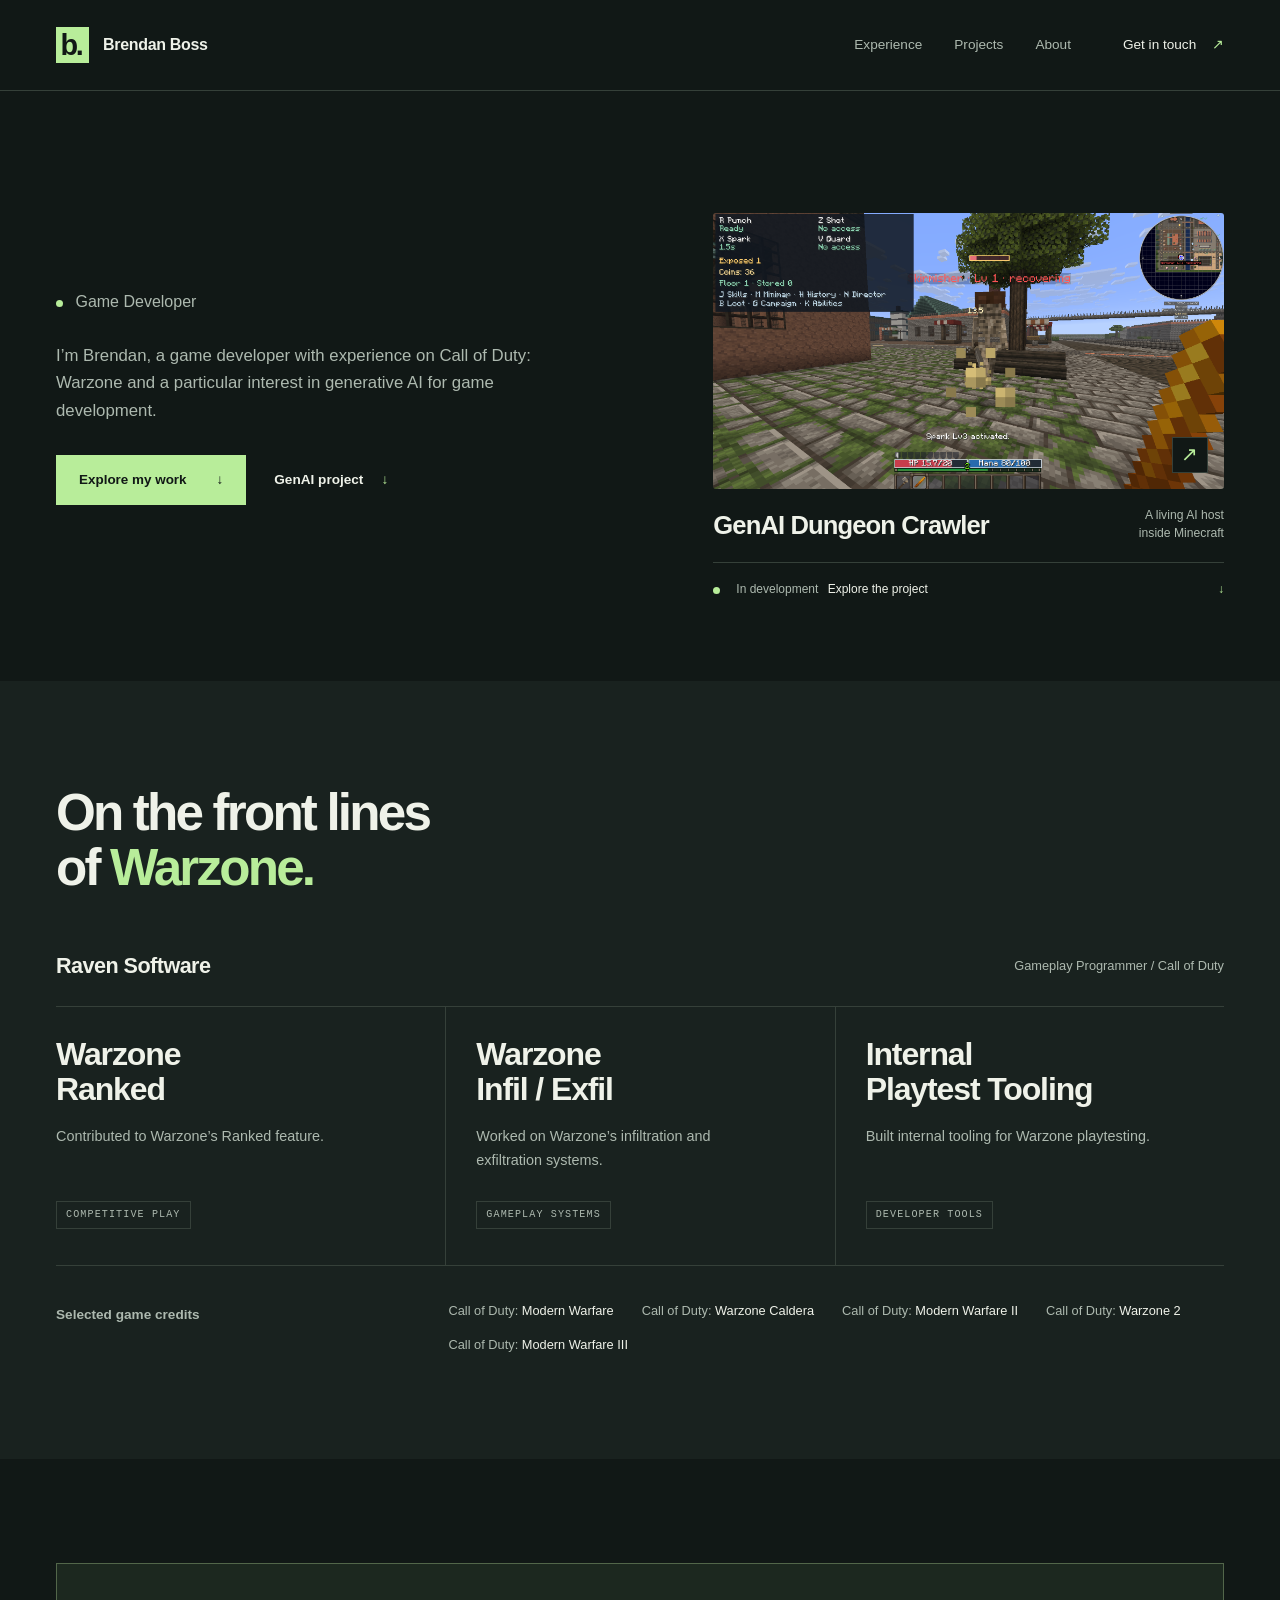
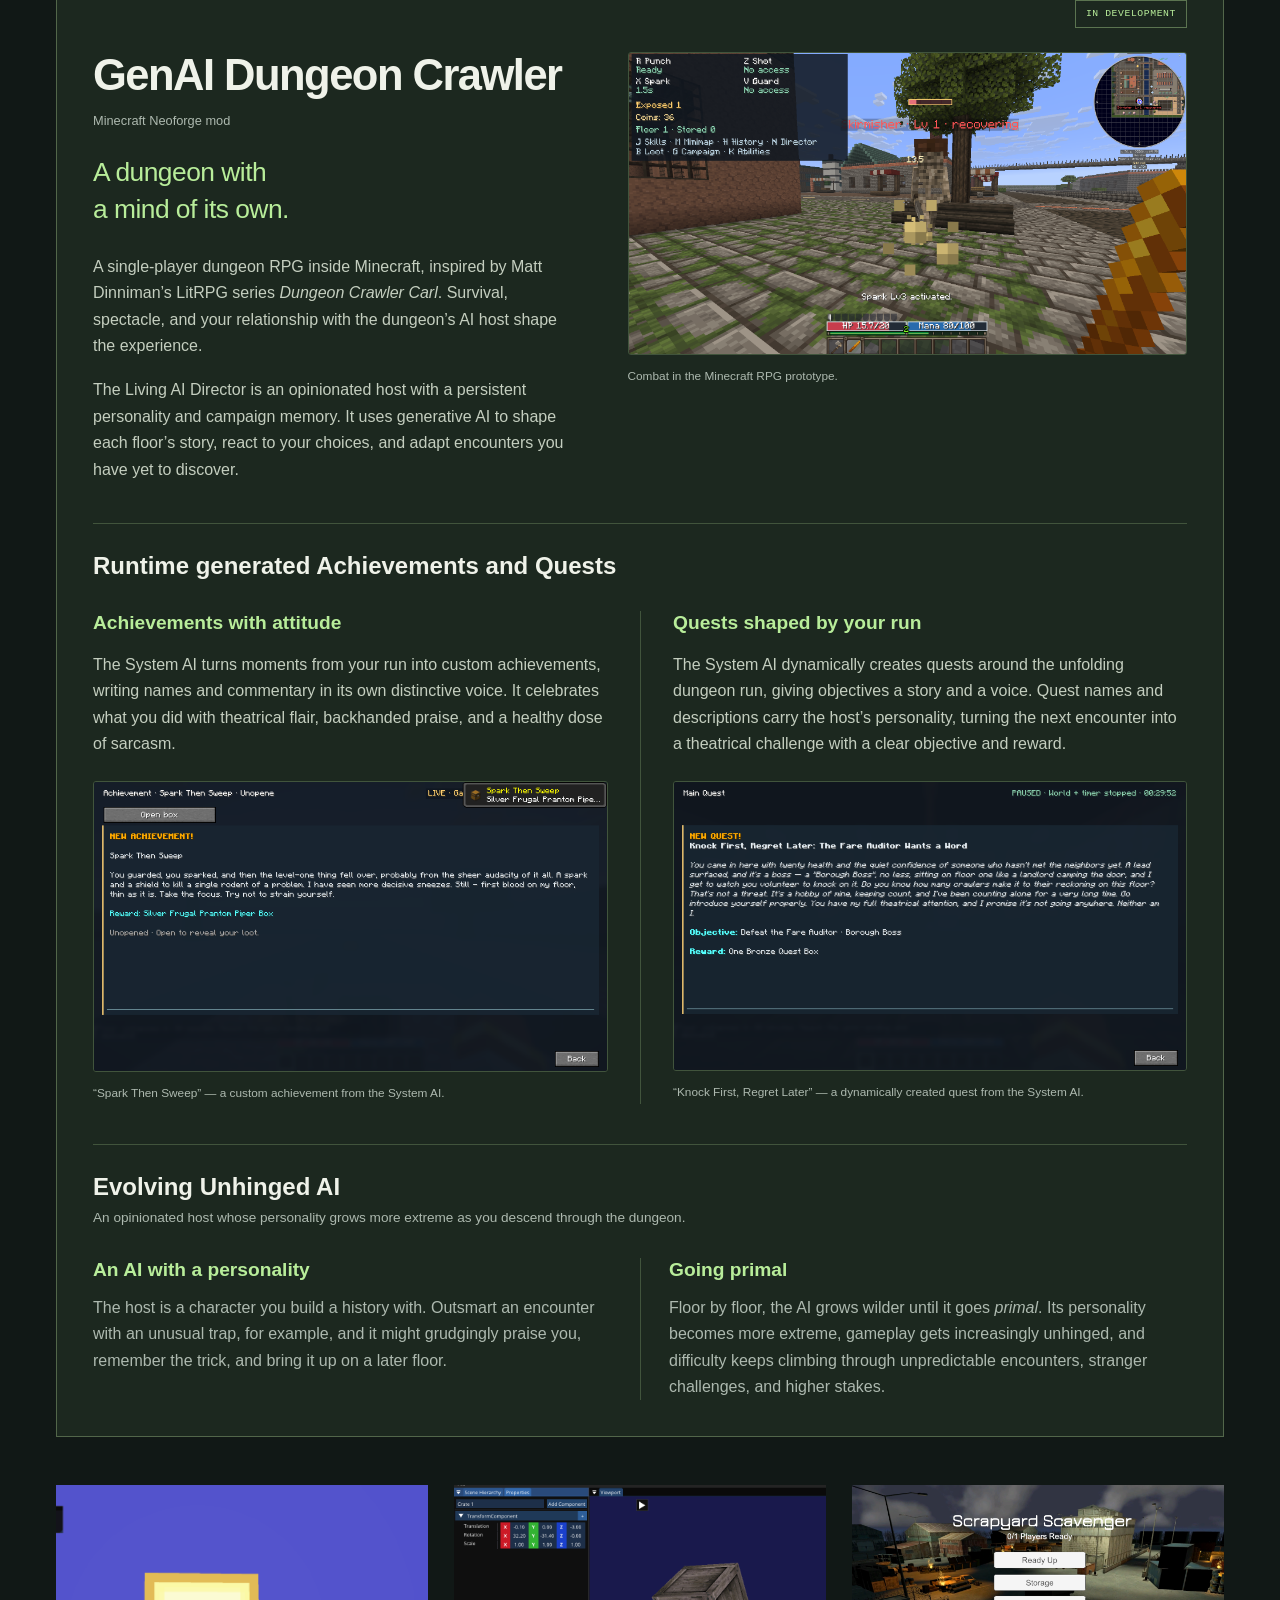
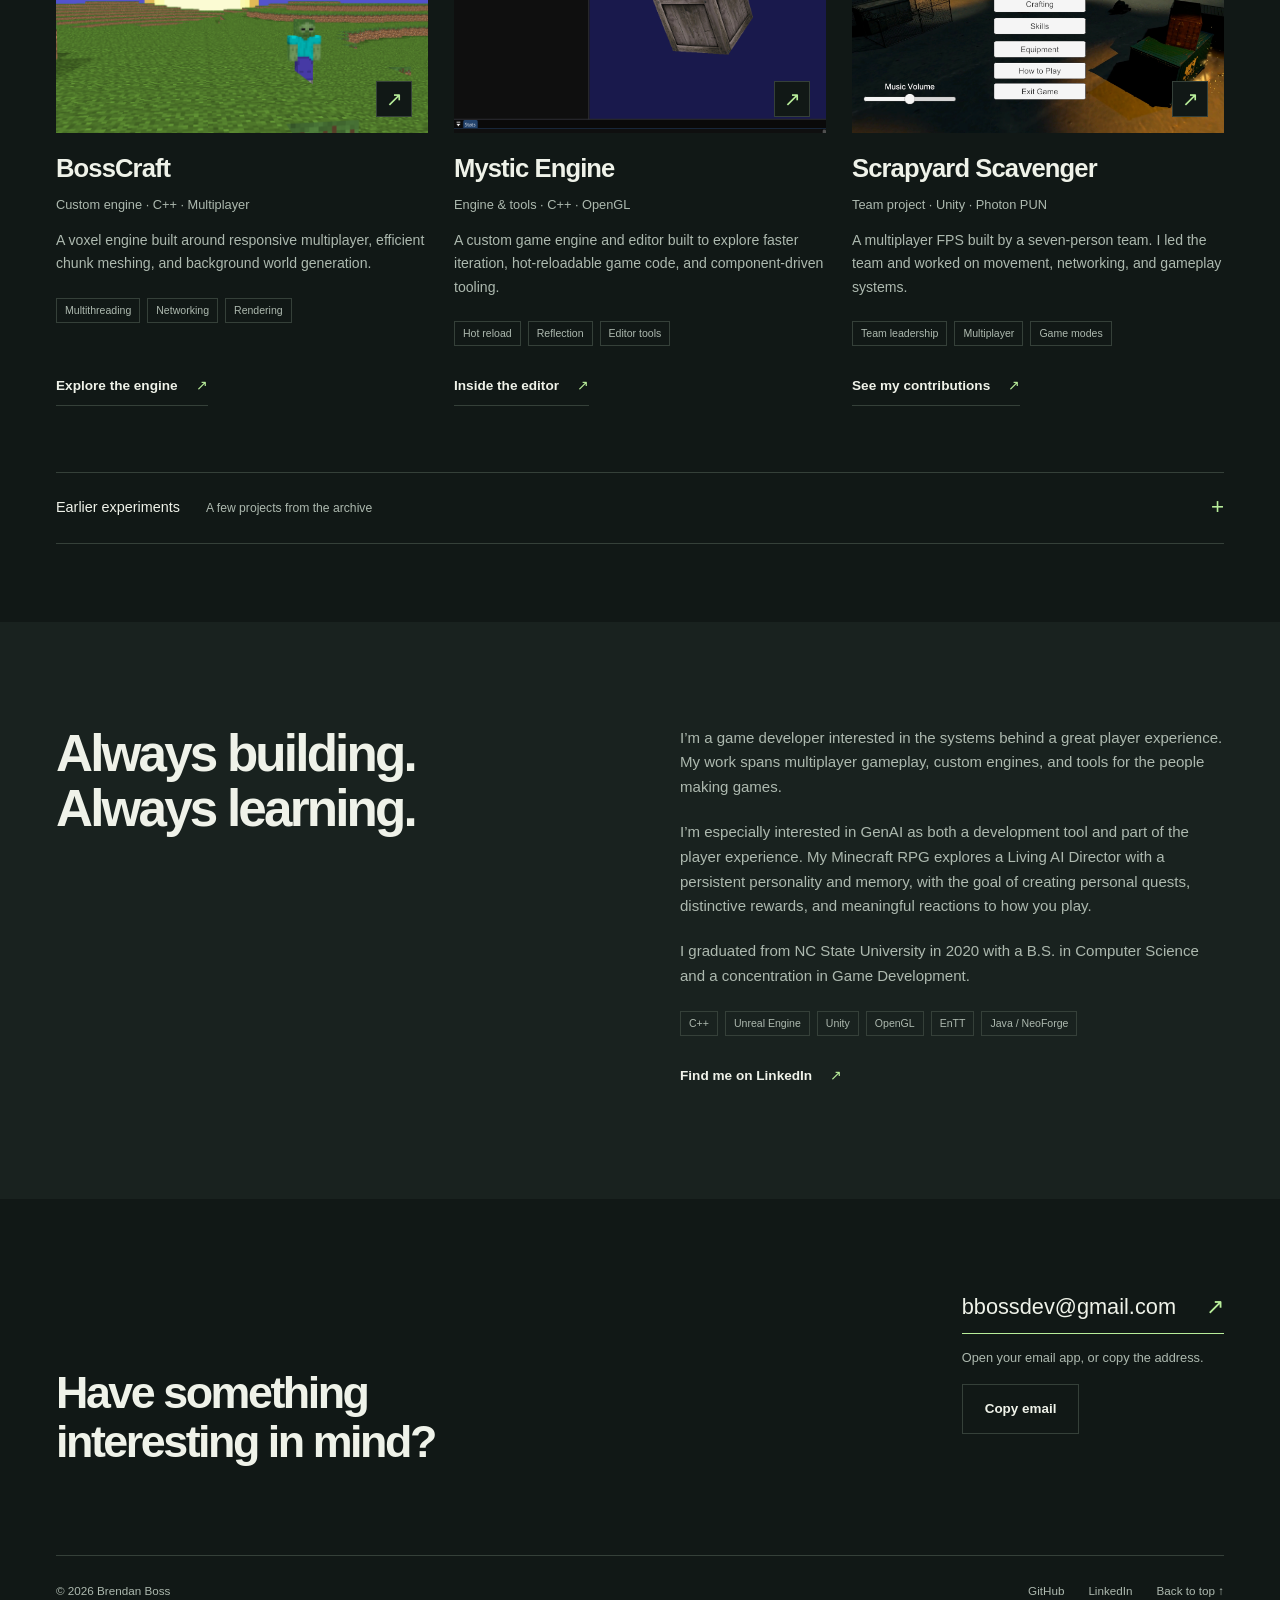
==== index.html @ 2149234e "Show runtime achievements and quests in aligned columns" ====
<!DOCTYPE html>
<html lang="en">
<head>
  <meta charset="utf-8">
  <meta name="viewport" content="width=device-width, initial-scale=1">
  <meta name="description" content="Brendan Boss, game developer exploring generative AI for games. Call of Duty: Warzone experience, custom engines, multiplayer systems, and GenAI Dungeon Crawler.">
  <meta name="author" content="Brendan Boss">
  <meta name="theme-color" content="#111816">
  <meta property="og:type" content="website">
  <meta property="og:title" content="Brendan Boss | Game Development & GenAI">
  <meta property="og:description" content="Game development experience on Call of Duty: Warzone, custom engines, and a growing interest in generative AI for games. Explore Brendan Boss’s work and GenAI Dungeon Crawler.">
  <meta property="og:url" content="https://likethebossone.github.io/">
  <meta property="og:image" content="https://likethebossone.github.io/assets/img/portfolio/ai-minecraft/gameplay.png">
  <meta property="og:image:alt" content="Minecraft RPG combat in a stone courtyard, with skill cooldowns, a minimap, and health and mana bars.">
  <link rel="canonical" href="https://likethebossone.github.io/">
  <link rel="icon" type="image/svg+xml" href="assets/img/favicon.svg">
  <link rel="icon" type="image/x-icon" href="assets/img/favicon.ico">
  <link rel="stylesheet" href="css/styles.css">
  <script src="js/scripts.js" defer></script>
  <title>Brendan Boss | Game Development & GenAI</title>
</head>
<body id="page-top">
  <a class="skip-link" href="#main">Skip to content</a>
  <header class="site-header">
    <div class="container nav-layout">
      <a class="brand" href="#page-top" aria-label="Brendan Boss, home"><span class="brand-mark" aria-hidden="true">b.</span>Brendan Boss</a>
      <button class="menu-toggle" aria-expanded="false" aria-controls="site-nav" hidden>Menu <span aria-hidden="true">+</span></button>
      <nav id="site-nav" class="site-nav" aria-label="Main navigation">
        <a href="#professional">Experience</a>
        <a href="#portfolio">Projects</a>
        <a href="#about">About</a>
        <a class="nav-contact" href="#contact">Get in touch <span aria-hidden="true">↗</span></a>
      </nav>
    </div>
  </header>
  <main id="main">
    <section class="hero container" aria-labelledby="hero-title">
      <div class="hero-copy">
        <h1 class="hero-role" id="hero-title"><span class="status-dot" aria-hidden="true"></span> Game Developer</h1>
        <p class="hero-intro">I’m Brendan, a game developer with experience on Call of Duty: Warzone and a particular interest in generative AI for game development.</p>
        <div class="hero-actions">
          <a class="button button-primary" href="#professional">Explore my work <span aria-hidden="true">↓</span></a>
          <a class="text-link" href="#ai-minecraft">GenAI project <span aria-hidden="true">↓</span></a>
        </div>
      </div>
      <aside class="hero-feature" aria-label="Featured personal project: GenAI Dungeon Crawler">
        <a href="#ai-minecraft" class="hero-image-link" aria-label="Explore GenAI Dungeon Crawler">
          <img src="assets/img/portfolio/ai-minecraft/gameplay.png" width="1902" height="1027" alt="Minecraft RPG combat in a stone courtyard, with skill cooldowns, a minimap, and health and mana bars." fetchpriority="high">
          <span class="image-corner" aria-hidden="true">↗</span>
        </a>
        <div class="hero-feature-caption"><div><h2>GenAI Dungeon Crawler</h2></div><span class="small-note">A living AI host<br>inside Minecraft</span></div>
        <a href="#ai-minecraft" class="now-link"><span class="status-dot" aria-hidden="true"></span><span>In development <strong>Explore the project</strong></span><span aria-hidden="true">↓</span></a>
      </aside>
    </section>

    <section class="section experience-section" id="professional" aria-labelledby="experience-title">
      <div class="container">
        <div class="section-heading"><h2 id="experience-title">On the front lines<br>of <span class="text-accent">Warzone.</span></h2></div>
        <div class="experience-intro"><span class="studio-name">Raven Software</span><span class="role-label">Gameplay Programmer / Call of Duty</span></div>
        <div class="contribution-grid">
          <article class="contribution"><h3>Warzone <br>Ranked</h3><p>Contributed to Warzone’s Ranked feature.</p><span class="category">Competitive play</span></article>
          <article class="contribution"><h3>Warzone <br>Infil / Exfil</h3><p>Worked on Warzone’s infiltration and exfiltration systems.</p><span class="category">Gameplay systems</span></article>
          <article class="contribution"><h3>Internal <br>Playtest Tooling</h3><p>Built internal tooling for Warzone playtesting.</p><span class="category">Developer tools</span></article>
        </div>
        <div class="credits"><h3>Selected game credits</h3><ul><li><span>Call of Duty:</span> Modern Warfare</li><li><span>Call of Duty:</span> Warzone Caldera</li><li><span>Call of Duty:</span> Modern Warfare II</li><li><span>Call of Duty:</span> Warzone 2</li><li><span>Call of Duty:</span> Modern Warfare III</li></ul></div>
      </div>
    </section>

    <section class="section projects-section" id="portfolio" aria-label="Selected projects">
      <div class="container">
        <article class="ai-feature" id="ai-minecraft" aria-labelledby="ai-title">
          <div class="ai-feature-header"><span class="status-label">In development</span></div>
          <div class="ai-overview">
            <div class="ai-copy">
              <h3 id="ai-title">GenAI Dungeon Crawler</h3>
              <p class="project-meta">Minecraft Neoforge mod</p>
              <p class="ai-tagline">A dungeon with<br>a mind of its own.</p>
              <div class="ai-description"><p>A single-player dungeon RPG inside Minecraft, inspired by Matt Dinniman’s LitRPG series <a href="https://mattdinniman.com/books/dungeon-crawler-carl/"><cite>Dungeon Crawler Carl</cite></a>. Survival, spectacle, and your relationship with the dungeon’s AI host shape the experience.</p><p>The Living AI Director is an opinionated host with a persistent personality and campaign memory. It uses generative AI to shape each floor’s story, react to your choices, and adapt encounters you have yet to discover.</p></div>
            </div>
            <figure class="ai-gameplay">
              <img src="assets/img/portfolio/ai-minecraft/gameplay.png" width="1902" height="1027" alt="Minecraft RPG combat in a stone courtyard, with skill cooldowns, a minimap, and health and mana bars." loading="lazy">
              <figcaption>Combat in the Minecraft RPG prototype.</figcaption>
            </figure>
          </div>
          <section class="ai-achievements ai-plans" aria-labelledby="ai-achievements-title">
            <div class="ai-plans-title ai-runtime-title"><h4 id="ai-achievements-title">Runtime generated Achievements and Quests</h4></div>
            <div class="ai-achievement-copy">
            <h5>Achievements with attitude</h5>
            <div class="ai-description"><p>The System AI turns moments from your run into custom achievements, writing names and commentary in its own distinctive voice. It celebrates what you did with theatrical flair, backhanded praise, and a healthy dose of sarcasm.</p></div>
            <figure class="ai-achievement-example">
              <a href="assets/img/portfolio/ai-minecraft/spark-then-sweep.png" aria-label="View the Spark Then Sweep achievement screenshot at full size"><img src="assets/img/portfolio/ai-minecraft/spark-then-sweep.png" width="1280" height="720" alt="Spark Then Sweep custom achievement: the System AI mocks a spark-and-shield victory, then awards a Silver Frugal Prantom Piper Box." loading="lazy"></a>
              <figcaption>“Spark Then Sweep” — a custom achievement from the System AI.</figcaption>
            </figure>
            </div>
            <div class="ai-achievement-copy ai-quest-copy">
              <h5>Quests shaped by your run</h5>
              <div class="ai-description"><p>The System AI dynamically creates quests around the unfolding dungeon run, giving objectives a story and a voice. Quest names and descriptions carry the host’s personality, turning the next encounter into a theatrical challenge with a clear objective and reward.</p></div>
            <figure class="ai-achievement-example">
              <a href="assets/img/portfolio/ai-minecraft/fare-auditor-quest.png" aria-label="View the Fare Auditor quest screenshot at full size"><img src="assets/img/portfolio/ai-minecraft/fare-auditor-quest.png" width="1280" height="720" alt="System AI quest titled Knock First, Regret Later: The Fare Auditor Wants a Word, with theatrical narration, an objective to defeat the Fare Auditor Borough Boss, and a Bronze Quest Box reward." loading="lazy"></a>
              <figcaption>“Knock First, Regret Later” — a dynamically created quest from the System AI.</figcaption>
            </figure>
            </div>
          </section>
          <div class="ai-plans"><div class="ai-plans-title"><h4>Evolving Unhinged AI</h4><p>An opinionated host whose personality grows more extreme as you descend through the dungeon.</p></div><div class="ai-plan-grid">
            <div><h5>An AI with a personality</h5><p>The host is a character you build a history with. Outsmart an encounter with an unusual trap, for example, and it might grudgingly praise you, remember the trick, and bring it up on a later floor.</p></div>
            <div><h5>Going primal</h5><p>Floor by floor, the AI grows wilder until it goes <em>primal</em>. Its personality becomes more extreme, gameplay gets increasingly unhinged, and difficulty keeps climbing through unpredictable encounters, stranger challenges, and higher stakes.</p></div>
          </div></div>
        </article>

        <div class="project-grid">
          <article class="project-card">
            <a class="project-image" href="projects/bosscraft.html" aria-label="Explore BossCraft"><img src="assets/img/portfolio/bosscraft-new.png" width="1914" height="1049" alt="BossCraft's voxel terrain beneath a square setting sun." loading="lazy"><span class="image-corner" aria-hidden="true">↗</span></a>
            <div class="project-body"><h3><a href="projects/bosscraft.html">BossCraft</a></h3><p class="project-meta">Custom engine · C++ · Multiplayer</p><p>A voxel engine built around responsive multiplayer, efficient chunk meshing, and background world generation.</p><ul class="tags" aria-label="Project focuses"><li>Multithreading</li><li>Networking</li><li>Rendering</li></ul><a class="text-link" href="projects/bosscraft.html">Explore the engine <span aria-hidden="true">↗</span></a></div>
          </article>
          <article class="project-card">
            <a class="project-image" href="projects/mystic.html" aria-label="Explore Mystic Engine"><img src="assets/img/portfolio/mysticEngine.png" width="1018" height="711" alt="Mystic's custom editor showing a 3D crate and editable transform components." loading="lazy"><span class="image-corner" aria-hidden="true">↗</span></a>
            <div class="project-body"><h3><a href="projects/mystic.html">Mystic Engine</a></h3><p class="project-meta">Engine & tools · C++ · OpenGL</p><p>A custom game engine and editor built to explore faster iteration, hot-reloadable game code, and component-driven tooling.</p><ul class="tags" aria-label="Project focuses"><li>Hot reload</li><li>Reflection</li><li>Editor tools</li></ul><a class="text-link" href="projects/mystic.html">Inside the editor <span aria-hidden="true">↗</span></a></div>
          </article>
          <article class="project-card">
            <a class="project-image" href="projects/scrapyard-scavenger.html" aria-label="Explore Scrapyard Scavenger"><img src="assets/img/portfolio/scrapyard.png" width="1415" height="972" alt="The Scrapyard Scavenger multiplayer lobby in an abandoned industrial yard." loading="lazy"><span class="image-corner" aria-hidden="true">↗</span></a>
            <div class="project-body"><h3><a href="projects/scrapyard-scavenger.html">Scrapyard Scavenger</a></h3><p class="project-meta">Team project · Unity · Photon PUN</p><p>A multiplayer FPS built by a seven-person team. I led the team and worked on movement, networking, and gameplay systems.</p><ul class="tags" aria-label="Project focuses"><li>Team leadership</li><li>Multiplayer</li><li>Game modes</li></ul><a class="text-link" href="projects/scrapyard-scavenger.html">See my contributions <span aria-hidden="true">↗</span></a></div>
          </article>
        </div>

        <details class="archive"><summary><span>Earlier experiments <span class="archive-note">A few projects from the archive</span></span><span class="details-symbol" aria-hidden="true">+</span></summary><div class="archive-list">
          <a href="https://github.com/LikeTheBossOne/ECS-Engine"><span><strong>ECS Library</strong><small>A from-scratch exploration of data-oriented engine architecture.</small></span><span aria-hidden="true">↗</span></a>
          <a href="https://github.com/LikeTheBossOne/AdventOfTheMystics"><span><strong>Advent of the Mystics</strong><small>Archived Unreal Engine RPG prototype using the Gameplay Ability System.</small></span><span aria-hidden="true">↗</span></a>
          <a href="https://github.com/LikeTheBossOne/ProceduralContentGen"><span><strong>Procedural Generation</strong><small>Archived dungeon-generation experiment in Java and Processing.</small></span><span aria-hidden="true">↗</span></a>
        </div></details>
      </div>
    </section>

    <section class="section about-section" id="about" aria-labelledby="about-title"><div class="container about-grid"><div><h2 id="about-title">Always building.<br>Always learning.</h2></div><div class="about-copy"><p>I’m a game developer interested in the systems behind a great player experience. My work spans multiplayer gameplay, custom engines, and tools for the people making games.</p><p>I’m especially interested in GenAI as both a development tool and part of the player experience. My Minecraft RPG explores a Living AI Director with a persistent personality and memory, with the goal of creating personal quests, distinctive rewards, and meaningful reactions to how you play.</p><p>I graduated from NC State University in 2020 with a B.S. in Computer Science and a concentration in Game Development.</p><ul class="tags" aria-label="Technologies"><li>C++</li><li>Unreal Engine</li><li>Unity</li><li>OpenGL</li><li>EnTT</li><li>Java / NeoForge</li></ul><a class="text-link" href="https://www.linkedin.com/in/brendanboss/">Find me on LinkedIn <span aria-hidden="true">↗</span></a></div></div></section>
    <section class="contact-section container" id="contact" aria-labelledby="contact-title"><div><h2 id="contact-title">Have something<br>interesting in mind?</h2></div><div class="contact-options">
        <a class="contact-link" href="mailto:bbossdev@gmail.com" aria-label="Email Brendan at bbossdev@gmail.com"><span id="contact-email">bbossdev@gmail.com</span> <span aria-hidden="true">↗</span></a>
        <p class="contact-help">Open your email app, or copy the address.</p>
        <button class="button copy-email" type="button" hidden>Copy email</button>
        <p class="copy-status" role="status" aria-live="polite"></p>
      </div></section>
  </main>
  <footer class="site-footer container"><span>© <span data-year>2026</span> Brendan Boss</span><div><a href="https://github.com/LikeTheBossOne">GitHub</a><a href="https://www.linkedin.com/in/brendanboss/">LinkedIn</a><a href="#page-top">Back to top ↑</a></div></footer>
</body>
</html>
---- css/styles.css ----
/* Brendan Boss portfolio: responsive and dependency-free. */
:root {
  color-scheme: dark;
  --bg: #111816;
  --surface: #19221f;
  --text: #eff2e9;
  --muted: #adb9af;
  --accent: #b8ed9a;
  --border: #354039;
  font-family: "Segoe UI", -apple-system, BlinkMacSystemFont, Arial, sans-serif;
  font-synthesis: none;
}
* { box-sizing: border-box; }
html { scroll-behavior: smooth; scroll-padding-top: 104px; }
body { margin: 0; background: var(--bg); color: var(--text); font-size: 16px; line-height: 1.65; }
a { color: inherit; text-decoration: none; text-underline-offset: .22em; }
a:hover { color: var(--accent); }
button { font: inherit; }
img { display: block; width: 100%; height: auto; }
figure { margin: 0; }
p, h1, h2, h3, h4, h5 { margin: 0; }
h1, h2, h3, h4, h5 { line-height: 1.08; font-weight: 600; }
h1, h2 { letter-spacing: -.055em; }
h2 { font-size: clamp(2.2rem, 4vw, 3.65rem); }
h3 { letter-spacing: -.035em; }
button, summary, a { -webkit-tap-highlight-color: transparent; }
:focus-visible { outline: 2px solid var(--accent); outline-offset: 6px; border-radius: 2px; }
::selection { background: var(--accent); color: var(--bg); }
[hidden] { display: none !important; }
.container { width: min(calc(100% - 112px), 1256px); margin-inline: auto; }
.text-accent { color: var(--accent); }
.category, .status-label {
  font-family: "Cascadia Code", Consolas, monospace;
  font-size: .7rem; font-weight: 400; letter-spacing: .11em; line-height: 1.6; text-transform: uppercase;
}
.role-label { font-size: .8rem; color: var(--muted); }
.status-dot { width: 7px; height: 7px; background: var(--accent); display: inline-block; flex: 0 0 7px; border-radius: 50%; margin-right: 8px; }
.skip-link { position: fixed; top: 10px; left: 10px; transform: translateY(-160%); z-index: 100; padding: 10px 18px; background: var(--accent); color: var(--bg); }
.skip-link:focus { transform: translateY(0); color: var(--bg); }
.site-header { border-bottom: 1px solid var(--border); background: var(--bg); position: sticky; top: 0; z-index: 20; }
.nav-layout { display: flex; justify-content: space-between; align-items: center; min-height: 90px; gap: 24px; }
.brand { display: inline-flex; gap: 14px; align-items: center; font-size: 1rem; font-weight: 600; letter-spacing: -.02em; white-space: nowrap; }
.brand-mark { display: grid; place-items: center; width: 33px; height: 36px; background: var(--accent); color: var(--bg); font-size: 1.8rem; line-height: 1; font-weight: 700; letter-spacing: -.08em; padding-right: 3px; }
.site-nav { display: flex; align-items: center; gap: 32px; font-size: .85rem; color: var(--muted); }
.site-nav .nav-contact { color: var(--text); margin-left: 20px; }
.nav-contact span { margin-left: 12px; color: var(--accent); }
.menu-toggle { display: none; }
.hero { display: grid; grid-template-columns: 1.15fr 1fr; column-gap: 70px; align-items: center; padding-block: 88px 64px; }
.hero .hero-role { font-size: 1rem; font-weight: 500; letter-spacing: 0; line-height: 1.4; color: var(--muted); margin: 0; }
h1 { font-size: clamp(3.4rem, 6.4vw, 6.4rem); line-height: .99; margin-top: 27px; font-weight: 550; }
.hero-intro { max-width: 490px; font-size: 1.05rem; color: var(--muted); margin-top: 28px; }
.hero-actions { display: flex; align-items: center; flex-wrap: wrap; gap: 28px; margin-top: 30px; }
.button { display: inline-flex; align-items: center; justify-content: space-between; gap: 30px; min-height: 48px; padding: 13px 22px; font-size: .84rem; font-weight: 600; border: 1px solid var(--border); }
.button-primary { background: var(--accent); color: var(--bg); border-color: var(--accent); }
.button-primary:hover { background: #d0f9ba; color: var(--bg); }
.text-link { display: inline-flex; align-items: center; gap: 18px; font-size: .85rem; font-weight: 600; padding-block: 7px; }
.text-link span { color: var(--accent); }
.hero-feature { min-width: 0; padding-top: 34px; }
.hero-image-link, .project-image { display: block; position: relative; overflow: hidden; background: var(--surface); }
.hero-image-link { border-radius: 3px; }
.hero-image-link img { aspect-ratio: 1902 / 1027; object-fit: contain; transition: transform .4s ease; }
.hero-image-link:hover img, .project-image:hover img { transform: scale(1.025); }
.image-corner { display: grid; place-items: center; position: absolute; right: 16px; bottom: 16px; background: var(--bg); color: var(--accent); width: 36px; height: 36px; font-size: 1.25rem; border: 1px solid var(--border); }
.hero-feature-caption { display: flex; align-items: center; justify-content: space-between; gap: 20px; padding-top: 17px; }
.hero-feature-caption h2 { font-size: 1.6rem; letter-spacing: -.035em; margin-top: 3px; }
.small-note { font-size: .76rem; color: var(--muted); text-align: right; line-height: 1.5; }
.now-link { display: flex; align-items: center; gap: 8px; font-size: .75rem; border-top: 1px solid var(--border); padding-block: 17px; margin-top: 20px; color: var(--muted); }
.now-link strong { font-weight: 500; color: var(--text); margin-left: 6px; }
.now-link > span:last-child { margin-left: auto; color: var(--accent); }
.section { padding-block: 104px; }
.experience-section { background: var(--surface); }
.section-heading { display: grid; grid-template-columns: 1fr 2.2fr; gap: 40px; align-items: start; margin-bottom: 52px; }
.experience-section .section-heading { display: block; }
.experience-intro { display: flex; gap: 20px; align-items: center; justify-content: space-between; border-bottom: 1px solid var(--border); padding-bottom: 23px; }
.studio-name { font-size: 1.35rem; letter-spacing: -.025em; font-weight: 600; }
.contribution-grid { display: grid; grid-template-columns: repeat(3, 1fr); }
.contribution { padding: 30px 30px 36px; border-bottom: 1px solid var(--border); display: flex; flex-direction: column; align-items: flex-start; }
.contribution:first-child { padding-left: 0; }
.contribution:last-child { padding-right: 0; }
.contribution + .contribution { border-left: 1px solid var(--border); }
.contribution h3 { font-size: 2rem; }
.contribution p { color: var(--muted); font-size: .9rem; max-width: 290px; margin-block: 19px 28px; }
.category { color: var(--muted); margin-top: auto; font-size: .63rem; border: 1px solid var(--border); padding: 5px 9px; }
.credits { padding-top: 34px; display: grid; grid-template-columns: 1fr 2.2fr; gap: 40px; }
.credits h3 { padding-top: 5px; font-size: .85rem; letter-spacing: 0; line-height: 1.5; color: var(--muted); }
.credits ul { list-style: none; padding: 0; margin: 0; display: flex; flex-wrap: wrap; column-gap: 28px; row-gap: 13px; }
.credits li { font-size: .8rem; }
.credits li span { color: var(--muted); }
.projects-section { padding-bottom: 78px; }
.ai-feature { border: 1px solid #52664a; background: #1c281f; padding: 36px; margin-bottom: 48px; scroll-margin-top: 32px; }
.ai-feature-header { display: flex; justify-content: flex-end; margin-bottom: 24px; }
.status-label { color: var(--accent); border: 1px solid #5b7450; padding: 5px 10px; letter-spacing: .06em; font-size: .61rem; }
.ai-overview { display: grid; grid-template-columns: minmax(0, 1fr) minmax(0, 1.15fr); align-items: start; gap: 48px; }
.ai-copy { min-width: 0; max-width: 65ch; }
.project-meta { color: var(--muted); font-size: .8rem; margin-top: 12px; line-height: 1.5; }
.ai-overview h3 { font-size: clamp(2rem, 3.4vw, 3rem); }
.ai-tagline { color: var(--accent); font-size: clamp(1.3rem, 2.1vw, 1.65rem); line-height: 1.4; margin-top: 24px; letter-spacing: -.02em; }
.ai-description { margin-top: 26px; }
.ai-description p { font-size: 1rem; color: #c4cebf; }
.ai-description p + p { margin-top: 18px; }
.ai-gameplay { width: min(100%, 560px); justify-self: end; margin: 0; }
.ai-gameplay img { border: 1px solid #41543c; border-radius: 3px; }
.ai-plans { margin-top: 40px; border-top: 1px solid #41543c; padding-top: 29px; }
.ai-plans-title h4 { font-size: 1.5rem; }
.ai-achievements { display: grid; grid-template-columns: repeat(2, minmax(0, 1fr)); align-items: start; gap: 32px 0; }
.ai-achievement-copy { min-width: 0; padding-right: 32px; display: grid; grid-template-rows: subgrid; grid-row: span 3; row-gap: 0; }
.ai-runtime-title { grid-column: 1 / -1; }
.ai-achievement-copy h5 { color: var(--accent); font-size: 1.2rem; line-height: 1.3; margin: 0; }
.ai-achievement-copy .ai-description { margin-top: 16px; }
.ai-quest-copy { border-left: 1px solid #41543c; padding-left: 32px; padding-right: 0; }
.ai-achievement-example { width: 100%; margin: 24px 0 0; }
.ai-achievement-example a { display: block; }
.ai-achievement-example img { width: 100%; height: auto; border: 1px solid #41543c; border-radius: 3px; }
.ai-plans-title > p { font-size: .85rem; color: var(--muted); margin-top: 8px; }
.ai-plan-grid { display: grid; grid-template-columns: repeat(2, minmax(0, 1fr)); row-gap: 28px; margin-top: 28px; }
.ai-plan-grid > div { padding-inline: 28px; }
.ai-plan-grid > div:nth-child(odd) { padding-left: 0; }
.ai-plan-grid > div:nth-child(even) { padding-right: 0; border-left: 1px solid #41543c; }
.ai-plan-grid h5 { color: var(--accent); font-size: 1.2rem; line-height: 1.3; margin-block: 0 12px; }
.ai-plan-grid p { color: var(--muted); font-size: 1rem; }
.ai-details { border-top: 1px solid #41543c; margin-top: 30px; }
summary { list-style: none; cursor: pointer; }
summary::-webkit-details-marker { display: none; }
.ai-details > summary { display: flex; justify-content: space-between; align-items: center; gap: 20px; padding-block: 19px; font-size: .82rem; }
.ai-details summary > span, .details-symbol { font-size: 1.4rem; color: var(--accent); line-height: 1; transition: transform .15s; }
details[open] > summary > span:last-child { transform: rotate(45deg); }
.details-content { font-size: .85rem; color: var(--muted); padding-bottom: 24px; max-width: 900px; }
.ai-flow { display: flex; flex-wrap: wrap; list-style: none; padding: 0; gap: 10px; margin-block: 24px; }
.ai-flow li { color: var(--text); border: 1px solid #52664a; padding: 8px 13px; font-size: .75rem; }
.ai-flow li:not(:last-child)::after { content: " →"; margin-left: 10px; color: var(--accent); }
.ai-status { border-top: 1px solid #41543c; display: grid; grid-template-columns: 1fr 1fr; gap: 48px; padding-top: 25px; }
.ai-status p { font-size: .77rem; color: var(--muted); margin-top: 6px; }
.status-heading { font-size: .85rem; font-weight: 500; color: var(--accent); }
.project-grid { display: grid; grid-template-columns: repeat(3, 1fr); gap: 26px; }
.project-card { display: flex; flex-direction: column; min-width: 0; }
.project-image img { aspect-ratio: 1.5; object-fit: cover; transition: transform .4s ease; }
.project-body { display: flex; flex-direction: column; align-items: flex-start; flex: 1; padding: 22px 0 16px; }
.project-body h3 { font-size: 1.6rem; }
.project-body > p:not(.project-meta) { margin-top: 15px; font-size: .88rem; color: var(--muted); }
.tags { display: flex; flex-wrap: wrap; gap: 7px; padding: 0; list-style: none; margin-block: 22px; }
.tags li { font-size: .66rem; padding: 3px 8px; border: 1px solid var(--border); color: var(--muted); }
.project-body > .text-link { margin-top: auto; border-bottom: 1px solid var(--border); }
.archive { margin-top: 50px; border-block: 1px solid var(--border); }
.archive > summary { display: flex; align-items: center; justify-content: space-between; gap: 20px; padding-block: 23px; font-size: .9rem; }
.archive-note { font-size: .76rem; color: var(--muted); margin-left: 22px; }
.archive-list { padding-bottom: 15px; }
.archive-list > a { display: flex; align-items: center; justify-content: space-between; gap: 20px; border-top: 1px solid var(--border); padding-block: 17px; }
.archive-list strong { font-size: .9rem; font-weight: 500; }
.archive-list small { display: block; font-size: .78rem; color: var(--muted); margin-top: 3px; }
.archive-list > a > span:last-child { color: var(--accent); }
.about-section { background: var(--surface); }
.about-grid { display: grid; grid-template-columns: 1fr 1fr; gap: 80px; }
.about-grid h2 { margin-top: 0; }
.about-copy p { color: var(--muted); font-size: .94rem; }
.about-copy p + p { margin-top: 20px; }
.contact-section { display: flex; justify-content: space-between; align-items: flex-end; gap: 35px; padding-block: 90px; }
.contact-section h2 { margin-top: 0; font-size: clamp(2rem, 3.5vw, 3rem); }
.contact-link { display: inline-flex; align-items: center; gap: 30px; border-bottom: 1px solid var(--accent); padding-bottom: 8px; margin-bottom: 5px; font-size: clamp(1rem, 1.7vw, 1.4rem); }
.contact-link > span[aria-hidden] { color: var(--accent); }
.contact-options { max-width: 100%; }
.contact-help, .copy-status { font-size: .8rem; color: var(--muted); }
.contact-help { margin-block: 8px 16px; }
.copy-email { color: var(--text); background: transparent; cursor: pointer; }
.copy-email:hover { border-color: var(--accent); color: var(--accent); }
.copy-email:disabled { opacity: .65; cursor: wait; }
.copy-status { min-height: 1.65em; margin-top: 10px; }
.site-footer { border-top: 1px solid var(--border); display: flex; justify-content: space-between; align-items: center; gap: 20px; padding-block: 25px; font-size: .73rem; color: var(--muted); }
.site-footer > div { display: flex; gap: 24px; }
/* Individual project stories share navigation and visual styles. */
.case-header { padding-block: 50px 44px; }
.back-link { font-size: .8rem; color: var(--muted); display: inline-block; padding-block: 8px; margin-bottom: 40px; }
.case-header h1 { font-size: clamp(2.9rem, 6vw, 5.4rem); margin-block: 18px 24px; }
.case-lead { max-width: 750px; color: var(--muted); font-size: 1.13rem; }
.case-meta { display: flex; flex-wrap: wrap; gap: 22px 60px; margin-block: 33px; }
.case-meta dt { color: var(--muted); font-family: Consolas, monospace; text-transform: uppercase; letter-spacing: .08em; font-size: .63rem; }
.case-meta dd { margin: 4px 0 0; font-size: .85rem; }
.case-cover img { max-height: 650px; object-fit: contain; background: #0b100e; }
figcaption { color: var(--muted); font-size: .74rem; margin-top: 12px; }
.case-content { max-width: 860px; padding-block: 65px 40px; }
.case-content section { margin-bottom: 54px; }
.case-content h2 { font-size: 2rem; letter-spacing: -.035em; margin-bottom: 22px; }
.case-content h3 { font-size: 1.2rem; margin-block: 25px 12px; }
.case-content p, .case-content li { color: var(--muted); font-size: .98rem; }
.case-content p + p { margin-top: 16px; }
.case-content ul { padding-left: 22px; }
.case-content li { margin-bottom: 12px; padding-left: 4px; }
.case-content strong { color: var(--text); font-weight: 500; }
.case-content p a, .case-content li a { color: var(--accent); text-decoration: underline; }
.case-content figure { margin-top: 26px; }
.case-next { border-top: 1px solid var(--border); padding-block: 40px 65px; display: flex; align-items: center; justify-content: space-between; gap: 25px; }
.case-next h2 { font-size: 2rem; }
@media (min-width: 1450px) { .hero { column-gap: 95px; } }
@media (max-width: 1100px) {
  .container { width: calc(100% - 64px); }
  .hero { column-gap: 36px; padding-top: 65px; }
  h1 { font-size: clamp(3.5rem, 6.5vw, 5.5rem); }
  .site-nav { gap: 22px; }
  .site-nav .nav-contact { margin-left: 0; }
  .contribution h3 { font-size: 1.7rem; }
  .project-grid { gap: 22px; }
  .project-body h3 { font-size: 1.4rem; }
  .about-grid { gap: 50px; }
  .ai-overview { gap: 32px; }
  .ai-plan-grid > div { padding-inline: 20px; }
}
@media (max-width: 800px) {
  .ai-achievements { grid-template-columns: 1fr; gap: 26px; }
  .ai-achievement-copy { padding-right: 0; display: block; grid-row: auto; }
  .ai-quest-copy { border-left: 0; padding-left: 0; border-top: 1px solid #41543c; padding-top: 26px; }
  .nav-layout { min-height: 76px; flex-wrap: wrap; gap: 0; }
  .brand { min-height: 76px; }
  .menu-toggle:not([hidden]) { display: flex; align-items: center; gap: 18px; border: 1px solid var(--border); background: transparent; color: var(--text); padding: 8px 12px; font-size: .78rem; min-height: 44px; cursor: pointer; }
  .menu-toggle span { color: var(--accent); font-size: 1.1rem; }
  .site-nav { width: 100%; flex-wrap: wrap; justify-content: space-between; padding-bottom: 14px; gap: 4px 16px; }
  .site-nav a { padding-block: 9px; }
  .js-enabled .site-nav:not(.is-open) { display: none; }
  .brand { font-size: .9rem; }
  .site-nav { gap: 20px; font-size: .78rem; }
  .hero { gap: 25px; }
  h1 { font-size: clamp(3rem, 6.5vw, 4.2rem); }
  .hero-intro { font-size: .95rem; }
  .now-link { align-items: baseline; }
  .now-link strong { display: block; margin-left: 0; }
  .section { padding-block: 76px; }
  .section-heading, .credits { grid-template-columns: 1fr 2fr; gap: 24px; }
  .contribution { padding-inline: 20px; }
  .contribution h3 { font-size: 1.4rem; }
  .contribution p { font-size: .83rem; }
  .ai-feature { padding: 28px; }
  .ai-overview { grid-template-columns: 1fr; gap: 28px; }
  .ai-gameplay { justify-self: center; }
  .ai-plan-grid { grid-template-columns: 1fr; gap: 25px; }
  .ai-plan-grid > div { padding-inline: 0; }
  .ai-plan-grid > div:nth-child(even) { border-left: 0; }
  .ai-plan-grid > div + div { border-left: 0; border-top: 1px solid #41543c; padding-top: 22px; }
  .project-grid { grid-template-columns: 1fr 1fr; row-gap: 38px; }
  .project-card:last-child { grid-column: 1/-1; display: grid; grid-template-columns: 1fr 1fr; gap: 22px; }
  .project-card:last-child .project-image img { height: 100%; }
  .project-card:last-child .project-body { padding-top: 0; }
  .contact-section { align-items: flex-start; flex-direction: column; padding-block: 65px; }
}
@media (max-width: 600px) {
  html { scroll-padding-top: 88px; }
  .container { width: calc(100% - 40px); }
  .nav-layout { min-height: 70px; flex-wrap: wrap; gap: 0; }
  .brand { min-height: 70px; }
  .brand-mark { width: 28px; height: 31px; font-size: 1.55rem; }
  .hero { grid-template-columns: 1fr; padding-block: 48px 40px; gap: 0; }
  h1 { font-size: clamp(2.9rem, 12.5vw, 4.5rem); margin-top: 24px; }
  .hero-intro { margin-top: 24px; font-size: .97rem; }
  .hero-actions { gap: 24px; margin-top: 24px; }
  .hero-feature { padding-top: 40px; }
  .hero-feature-caption h2 { font-size: 1.45rem; }
  .now-link { align-items: center; margin-top: 17px; }
  .now-link strong { display: inline; margin-left: 4px; }
  .section { padding-block: 58px; }
  .section-heading { display: block; margin-bottom: 34px; }
  .experience-intro { align-items: flex-start; flex-direction: column; gap: 7px; padding-bottom: 20px; }
  .contribution-grid { display: block; }
  .contribution, .contribution:first-child, .contribution:last-child { padding: 25px 0; }
  .contribution + .contribution { border-left: 0; }
  .contribution h3 { margin: 0; font-size: 1.5rem; }
  .contribution h3 br { display: none; }
  .contribution p { margin-block: 12px; font-size: .88rem; }
  .credits { display: block; padding-top: 28px; }
  .credits ul { display: block; margin-top: 15px; }
  .credits li + li { margin-top: 9px; }
  .ai-feature { padding: 24px 20px; margin-bottom: 35px; }
  .ai-feature-header { margin-bottom: 28px; }
  .status-label { font-size: .55rem; padding: 4px 7px; }
  .ai-overview { grid-template-columns: 1fr; gap: 23px; }
  .ai-overview h3 { font-size: 2rem; }
  .ai-tagline { font-size: 1.23rem; }
  .ai-description p { font-size: .85rem; }
  .ai-plans { margin-top: 26px; padding-top: 24px; }
  .ai-plans-title > p { margin-top: 10px; }
  .ai-plan-grid h5 { margin-bottom: 8px; }
  .ai-details > summary { font-size: .76rem; }
  .ai-flow { display: grid; }
  .ai-flow li:not(:last-child)::after { content: " ↓"; }
  .ai-status { grid-template-columns: 1fr; gap: 20px; }
  .project-grid { grid-template-columns: 1fr; gap: 36px; }
  .project-card:last-child { display: flex; gap: 0; }
  .project-card:last-child .project-image img { height: auto; }
  .project-card:last-child .project-body { padding-top: 22px; }
  .project-body h3 { font-size: 1.7rem; }
  .project-body .tags { margin-block: 18px; }
  .archive { margin-top: 34px; }
  .archive-note { display: block; margin: 4px 0 0; }
  .about-grid { grid-template-columns: 1fr; gap: 28px; }
  .contact-section { padding-block: 58px; gap: 30px; }
  .contact-link { font-size: 1.07rem; }
  .site-footer { align-items: flex-start; flex-direction: column; padding-block: 24px; gap: 12px; }
  .site-footer > div { flex-wrap: wrap; }
  .case-header { padding-top: 25px; }
  .back-link { margin-bottom: 24px; }
  .case-lead { font-size: 1rem; }
  .case-meta { gap: 20px 32px; }
  .case-content { padding-top: 45px; }
  .case-content h2 { font-size: 1.7rem; }
  .case-next { align-items: flex-start; flex-direction: column; gap: 20px; }
}
@media (prefers-reduced-motion: reduce) {
  html { scroll-behavior: auto; }
  *, *::before, *::after { transition: none !important; animation: none !important; }
}
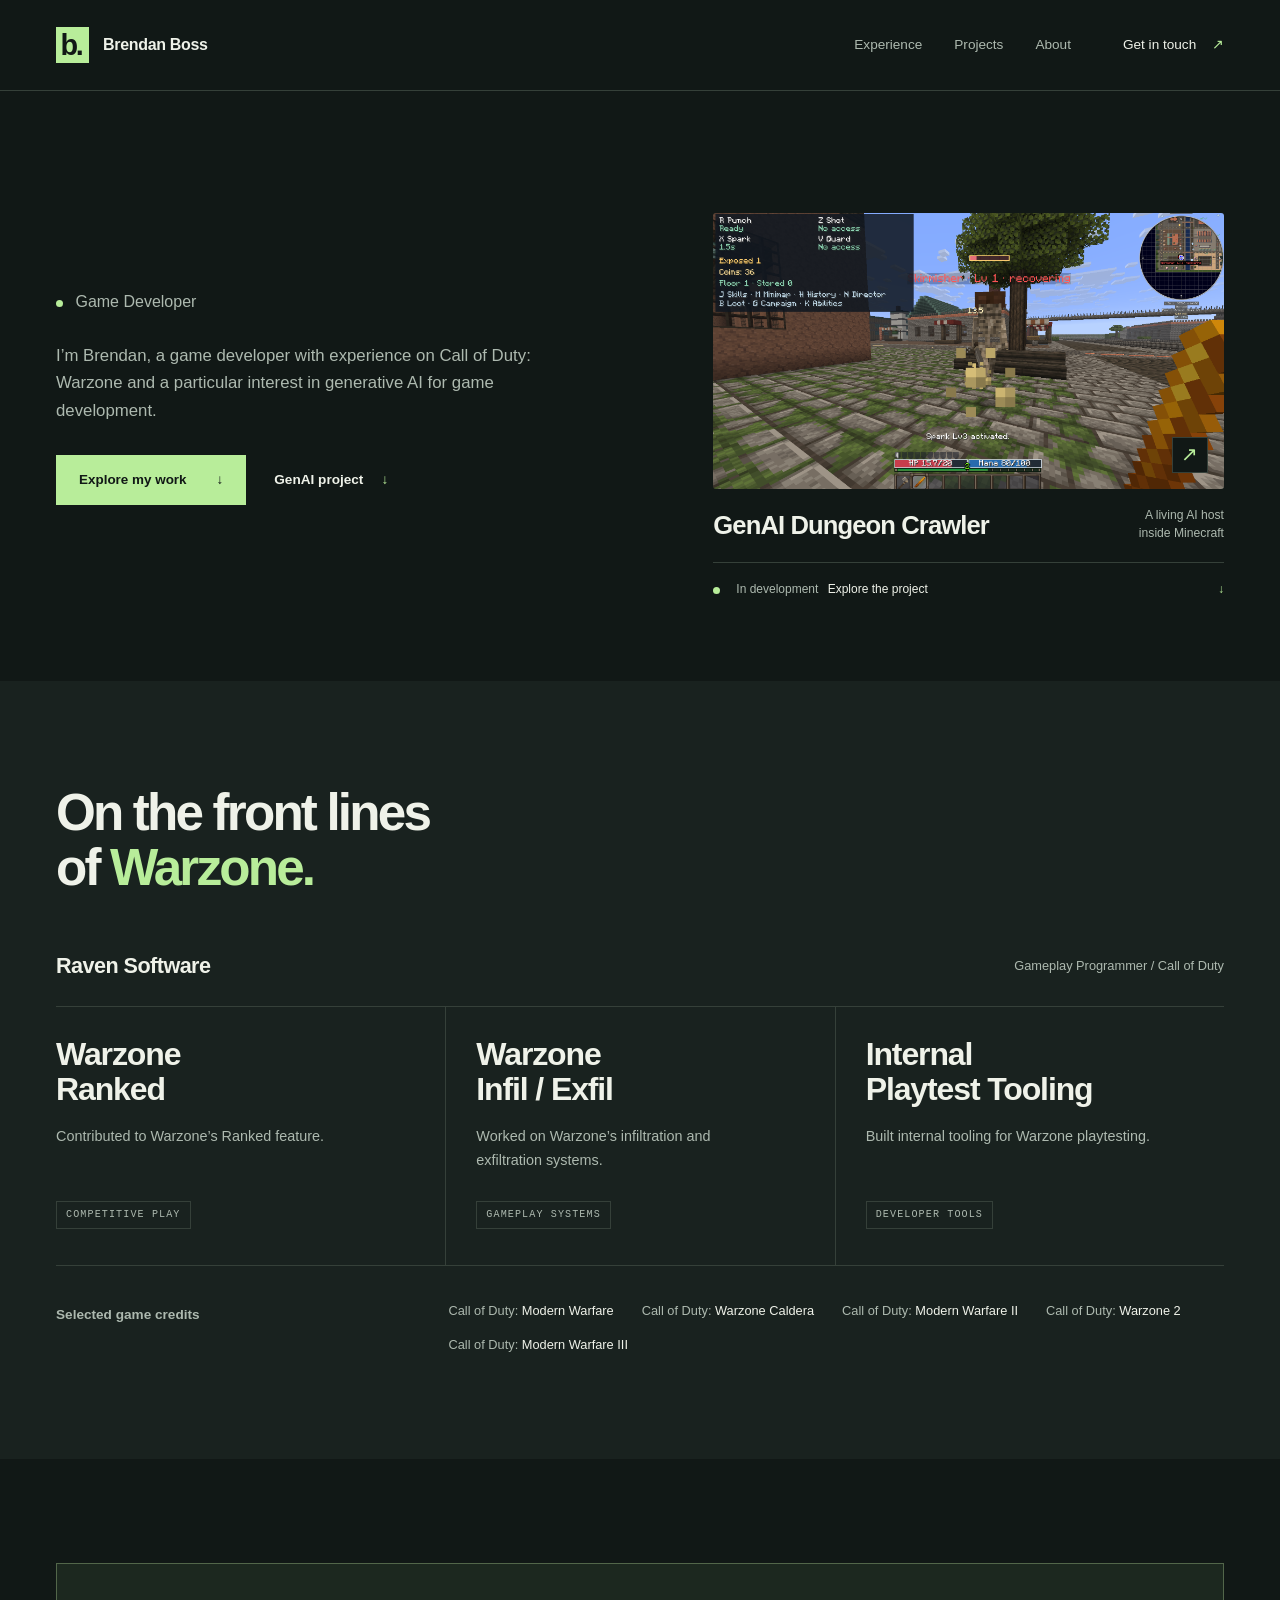
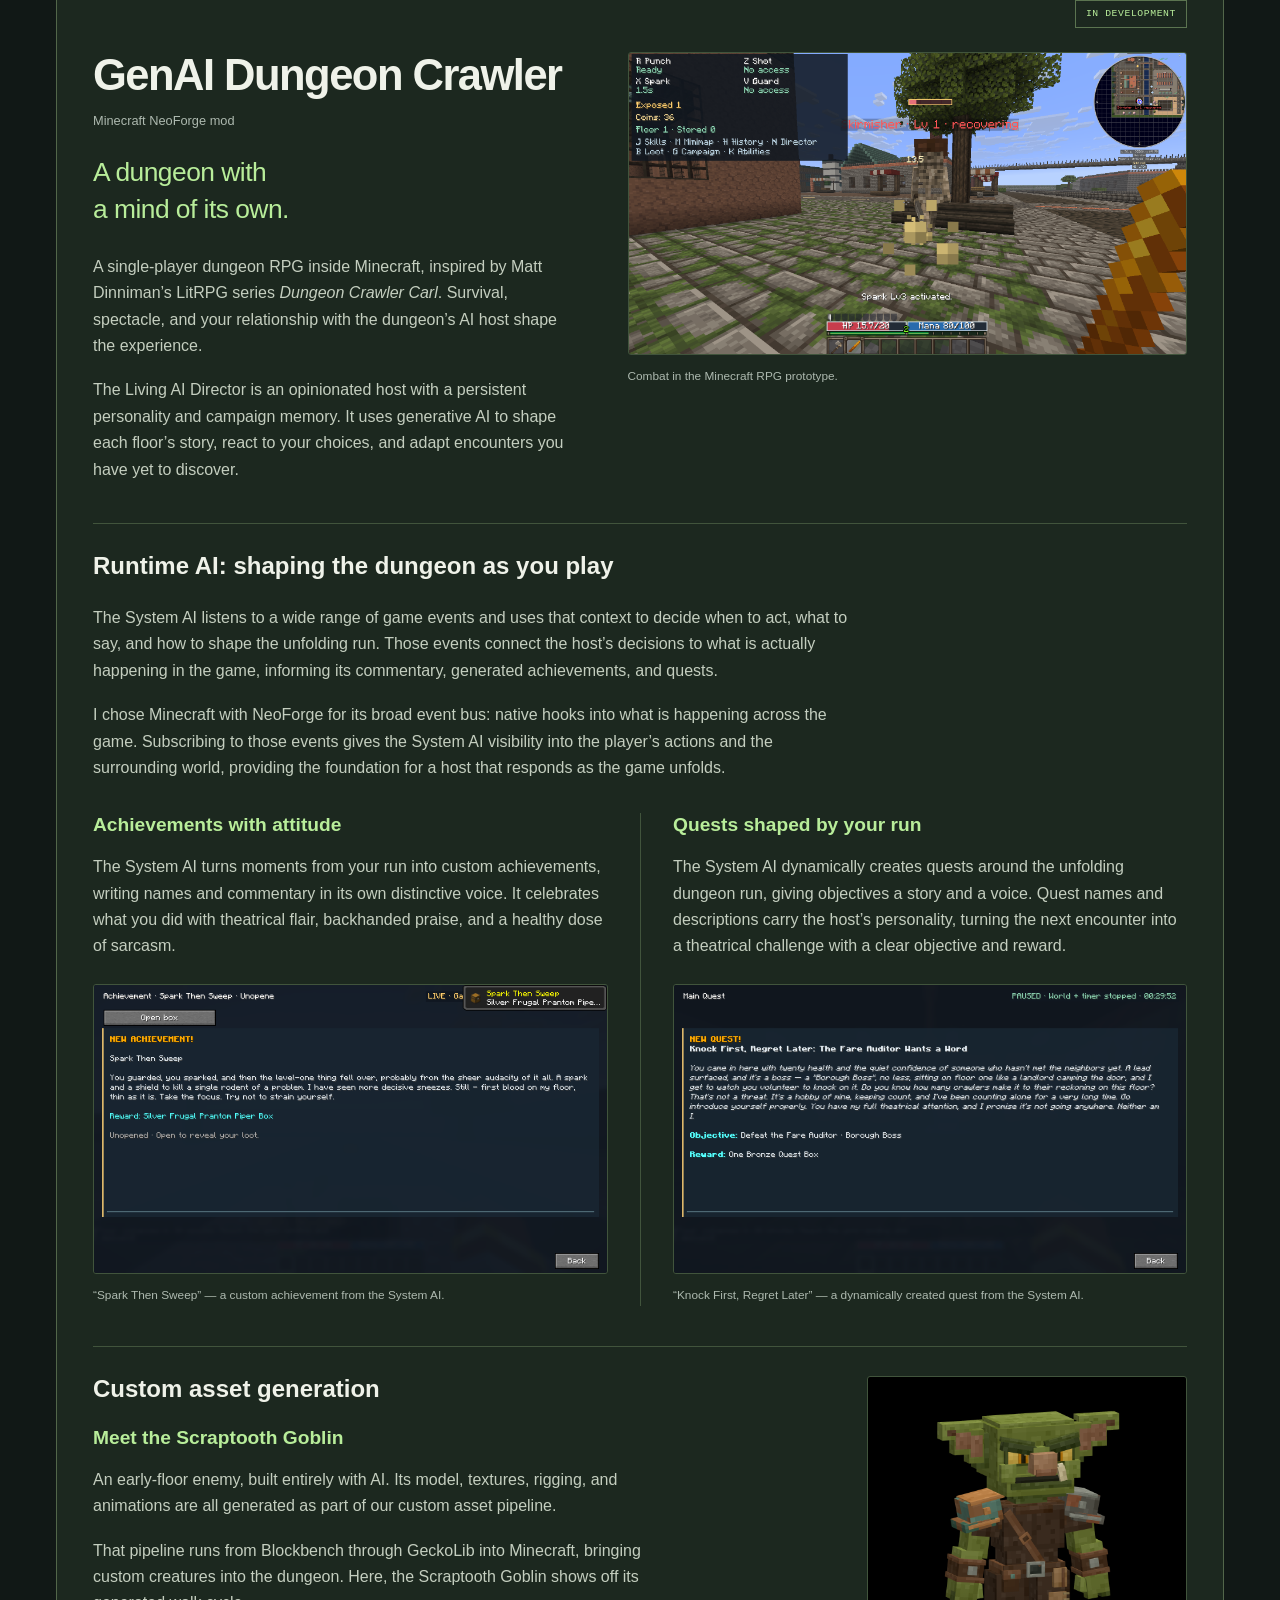
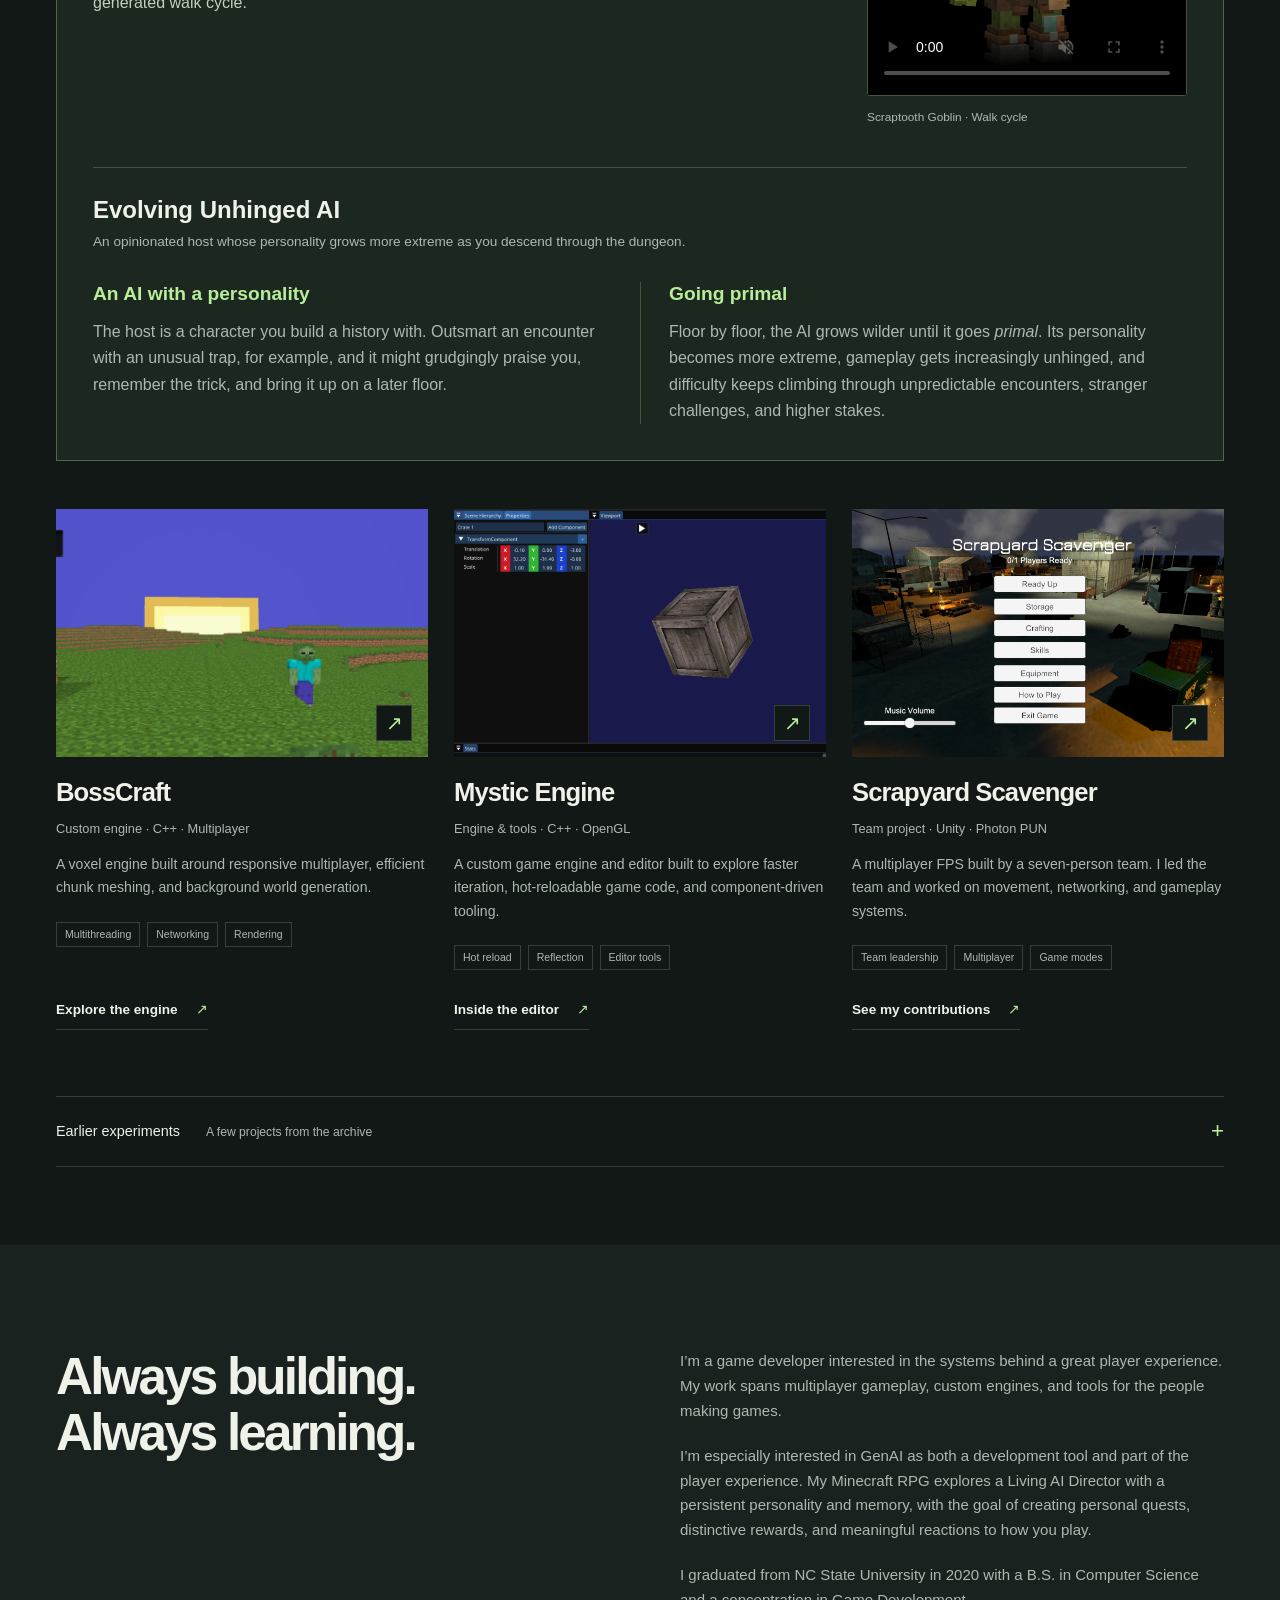
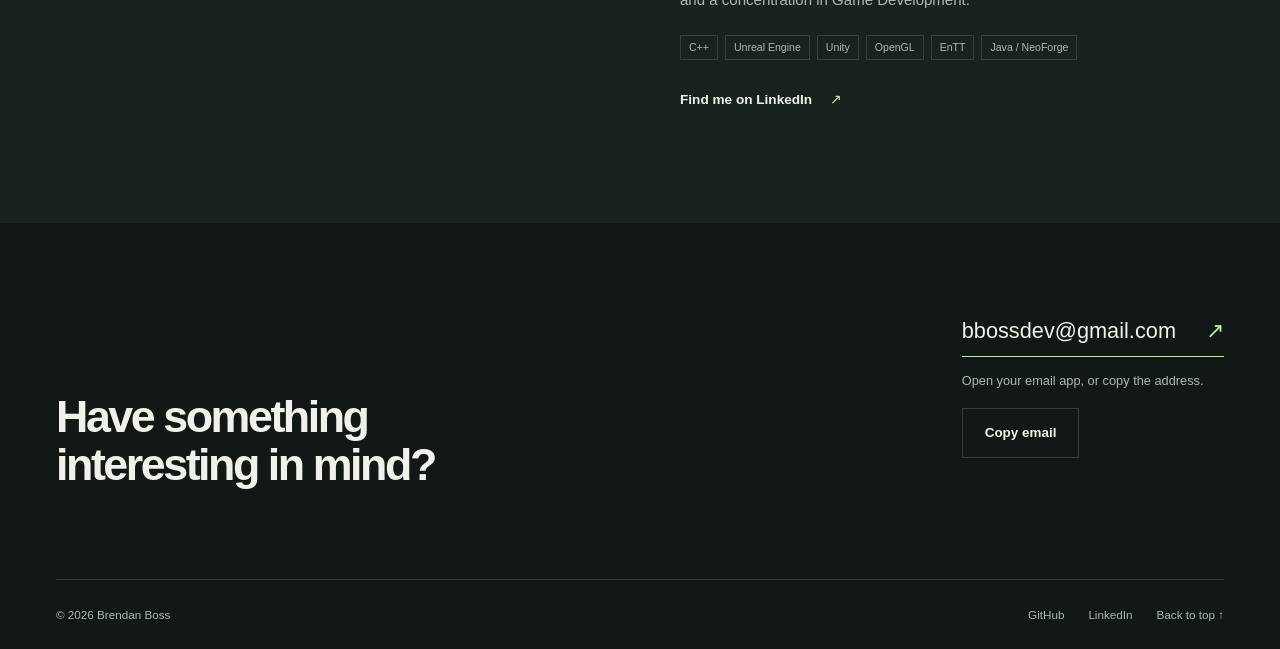
==== commit 424b39d9: "Showcase AI-generated assets and event-driven runtime AI" ====
--- a/index.html
+++ b/index.html
@@ -73,7 +73,7 @@
           <div class="ai-overview">
             <div class="ai-copy">
               <h3 id="ai-title">GenAI Dungeon Crawler</h3>
-              <p class="project-meta">Minecraft Neoforge mod</p>
+              <p class="project-meta">Minecraft NeoForge mod</p>
               <p class="ai-tagline">A dungeon with<br>a mind of its own.</p>
               <div class="ai-description"><p>A single-player dungeon RPG inside Minecraft, inspired by Matt Dinniman’s LitRPG series <a href="https://mattdinniman.com/books/dungeon-crawler-carl/"><cite>Dungeon Crawler Carl</cite></a>. Survival, spectacle, and your relationship with the dungeon’s AI host shape the experience.</p><p>The Living AI Director is an opinionated host with a persistent personality and campaign memory. It uses generative AI to shape each floor’s story, react to your choices, and adapt encounters you have yet to discover.</p></div>
             </div>
@@ -83,7 +83,13 @@
             </figure>
           </div>
           <section class="ai-achievements ai-plans" aria-labelledby="ai-achievements-title">
-            <div class="ai-plans-title ai-runtime-title"><h4 id="ai-achievements-title">Runtime generated Achievements and Quests</h4></div>
+            <div class="ai-plans-title ai-runtime-title">
+              <h4 id="ai-achievements-title">Runtime AI: shaping the dungeon as you play</h4>
+              <div class="ai-description ai-runtime-intro">
+                <p>The System AI listens to a wide range of game events and uses that context to decide when to act, what to say, and how to shape the unfolding run. Those events connect the host’s decisions to what is actually happening in the game, informing its commentary, generated achievements, and quests.</p>
+                <p>I chose Minecraft with NeoForge for its broad event bus: native hooks into what is happening across the game. Subscribing to those events gives the System AI visibility into the player’s actions and the surrounding world, providing the foundation for a host that responds as the game unfolds.</p>
+              </div>
+            </div>
             <div class="ai-achievement-copy">
             <h5>Achievements with attitude</h5>
             <div class="ai-description"><p>The System AI turns moments from your run into custom achievements, writing names and commentary in its own distinctive voice. It celebrates what you did with theatrical flair, backhanded praise, and a healthy dose of sarcasm.</p></div>
@@ -99,6 +105,25 @@
               <a href="assets/img/portfolio/ai-minecraft/fare-auditor-quest.png" aria-label="View the Fare Auditor quest screenshot at full size"><img src="assets/img/portfolio/ai-minecraft/fare-auditor-quest.png" width="1280" height="720" alt="System AI quest titled Knock First, Regret Later: The Fare Auditor Wants a Word, with theatrical narration, an objective to defeat the Fare Auditor Borough Boss, and a Bronze Quest Box reward." loading="lazy"></a>
               <figcaption>“Knock First, Regret Later” — a dynamically created quest from the System AI.</figcaption>
             </figure>
+            </div>
+          </section>
+          <section class="ai-assets ai-plans" aria-labelledby="ai-assets-title">
+            <div class="ai-assets-grid">
+              <div class="ai-asset-copy">
+                <div class="ai-plans-title"><h4 id="ai-assets-title">Custom asset generation</h4></div>
+                <h5>Meet the Scraptooth Goblin</h5>
+                <div class="ai-description">
+                  <p>An early-floor enemy, built entirely with AI. Its model, textures, rigging, and animations are all generated as part of our custom asset pipeline.</p>
+                  <p>That pipeline runs from Blockbench through GeckoLib into Minecraft, bringing custom creatures into the dungeon. Here, the Scraptooth Goblin shows off its generated walk cycle.</p>
+                </div>
+              </div>
+              <figure class="ai-asset-demo">
+                <video controls autoplay muted loop playsinline preload="metadata" poster="assets/img/portfolio/ai-minecraft/scraptooth-goblin.png" aria-label="Scraptooth Goblin walk animation">
+                  <source src="assets/video/ai-minecraft/scraptooth-goblin-walk.mp4" type="video/mp4">
+                  <a href="assets/video/ai-minecraft/scraptooth-goblin-walk.mp4">Watch the Scraptooth Goblin walk animation.</a>
+                </video>
+                <figcaption>Scraptooth Goblin · Walk cycle</figcaption>
+              </figure>
             </div>
           </section>
           <div class="ai-plans"><div class="ai-plans-title"><h4>Evolving Unhinged AI</h4><p>An opinionated host whose personality grows more extreme as you descend through the dungeon.</p></div><div class="ai-plan-grid">
--- a/css/styles.css
+++ b/css/styles.css
@@ -102,9 +102,16 @@
 .ai-gameplay img { border: 1px solid #41543c; border-radius: 3px; }
 .ai-plans { margin-top: 40px; border-top: 1px solid #41543c; padding-top: 29px; }
 .ai-plans-title h4 { font-size: 1.5rem; }
+.ai-assets-grid { display: grid; grid-template-columns: minmax(0, 1fr) minmax(0, 320px); align-items: start; gap: 40px; }
+.ai-asset-copy { max-width: 62ch; }
+.ai-asset-copy .ai-description { margin-top: 16px; }
+.ai-asset-copy h5 { color: var(--accent); font-size: 1.2rem; line-height: 1.3; margin: 24px 0 0; }
+.ai-asset-demo { min-width: 0; width: min(100%, 320px); justify-self: center; margin: 0; }
+.ai-asset-demo video { display: block; width: 100%; aspect-ratio: 1; object-fit: contain; background: #000; border: 1px solid #41543c; border-radius: 3px; }
 .ai-achievements { display: grid; grid-template-columns: repeat(2, minmax(0, 1fr)); align-items: start; gap: 32px 0; }
 .ai-achievement-copy { min-width: 0; padding-right: 32px; display: grid; grid-template-rows: subgrid; grid-row: span 3; row-gap: 0; }
 .ai-runtime-title { grid-column: 1 / -1; }
+.ai-runtime-intro { max-width: 85ch; }
 .ai-achievement-copy h5 { color: var(--accent); font-size: 1.2rem; line-height: 1.3; margin: 0; }
 .ai-achievement-copy .ai-description { margin-top: 16px; }
 .ai-quest-copy { border-left: 1px solid #41543c; padding-left: 32px; padding-right: 0; }
@@ -204,6 +211,7 @@
   .ai-plan-grid > div { padding-inline: 20px; }
 }
 @media (max-width: 800px) {
+  .ai-assets-grid { grid-template-columns: 1fr; }
   .ai-achievements { grid-template-columns: 1fr; gap: 26px; }
   .ai-achievement-copy { padding-right: 0; display: block; grid-row: auto; }
   .ai-quest-copy { border-left: 0; padding-left: 0; border-top: 1px solid #41543c; padding-top: 26px; }
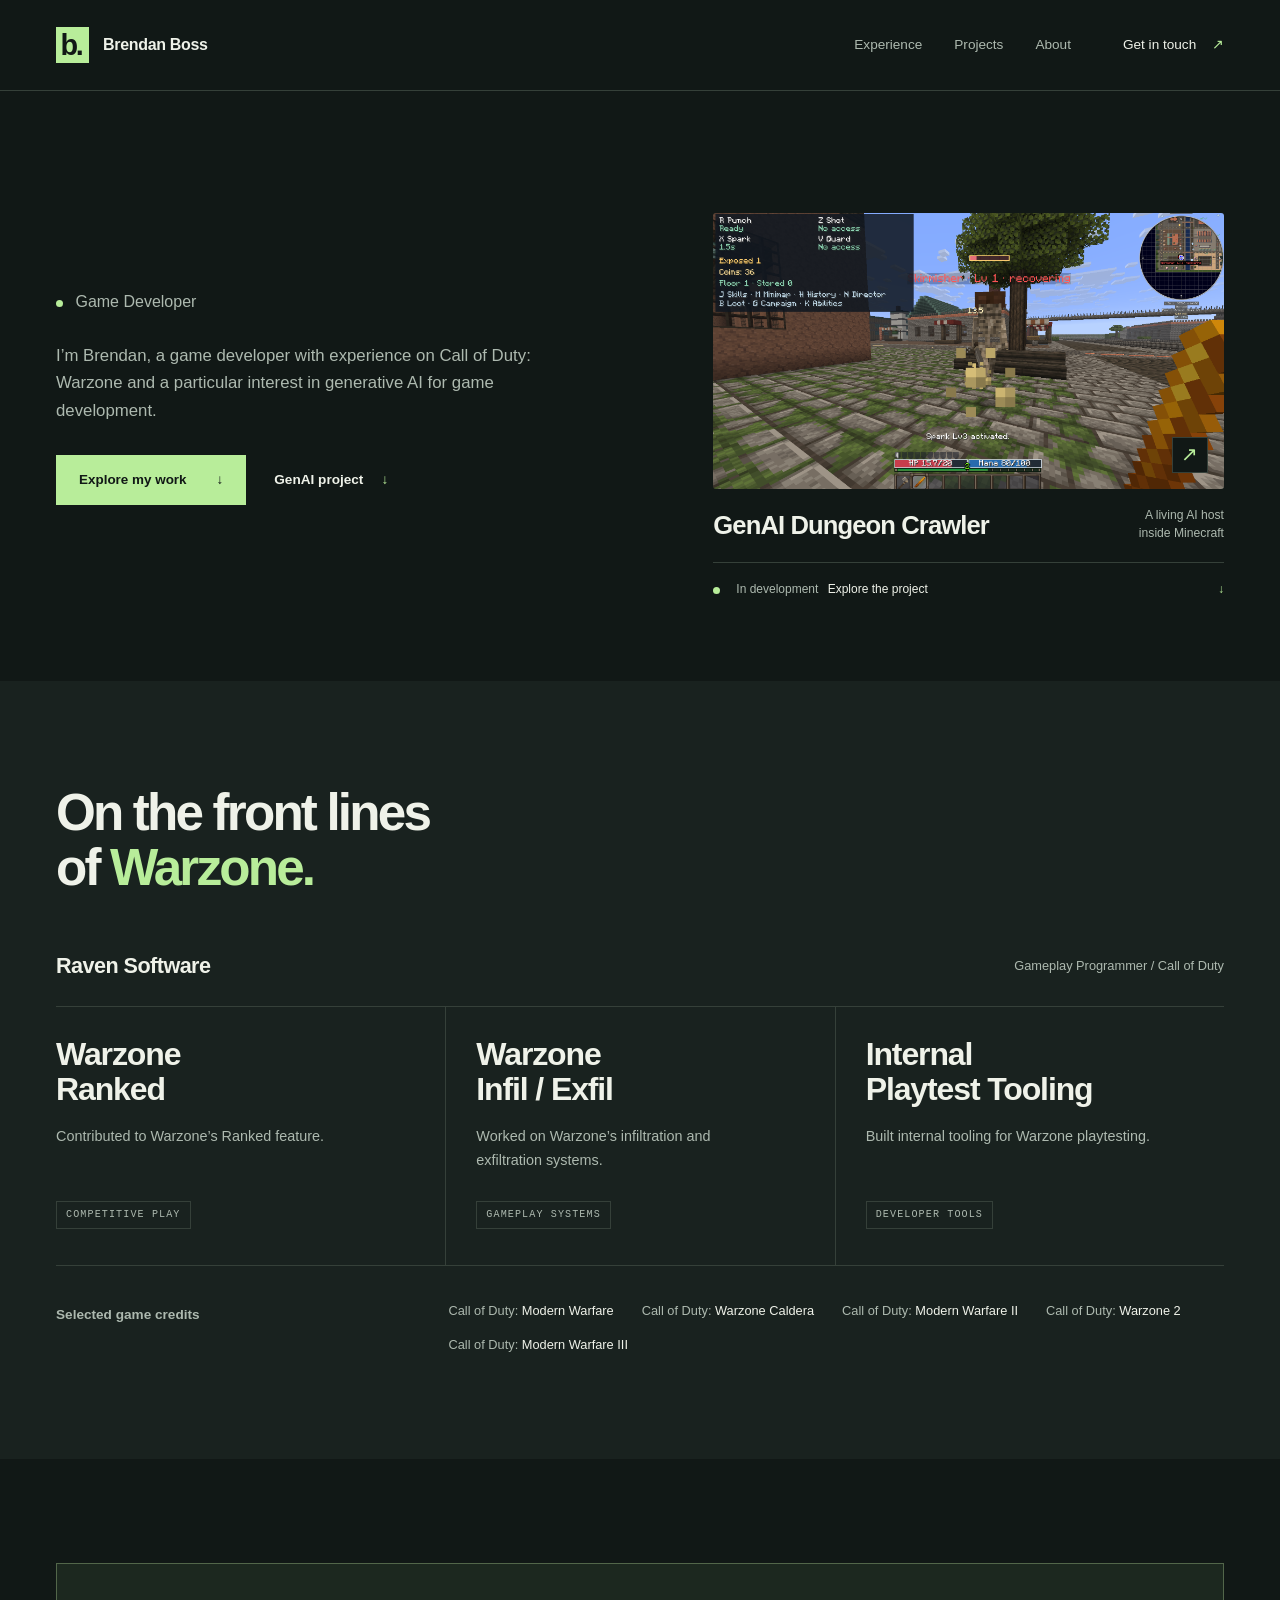
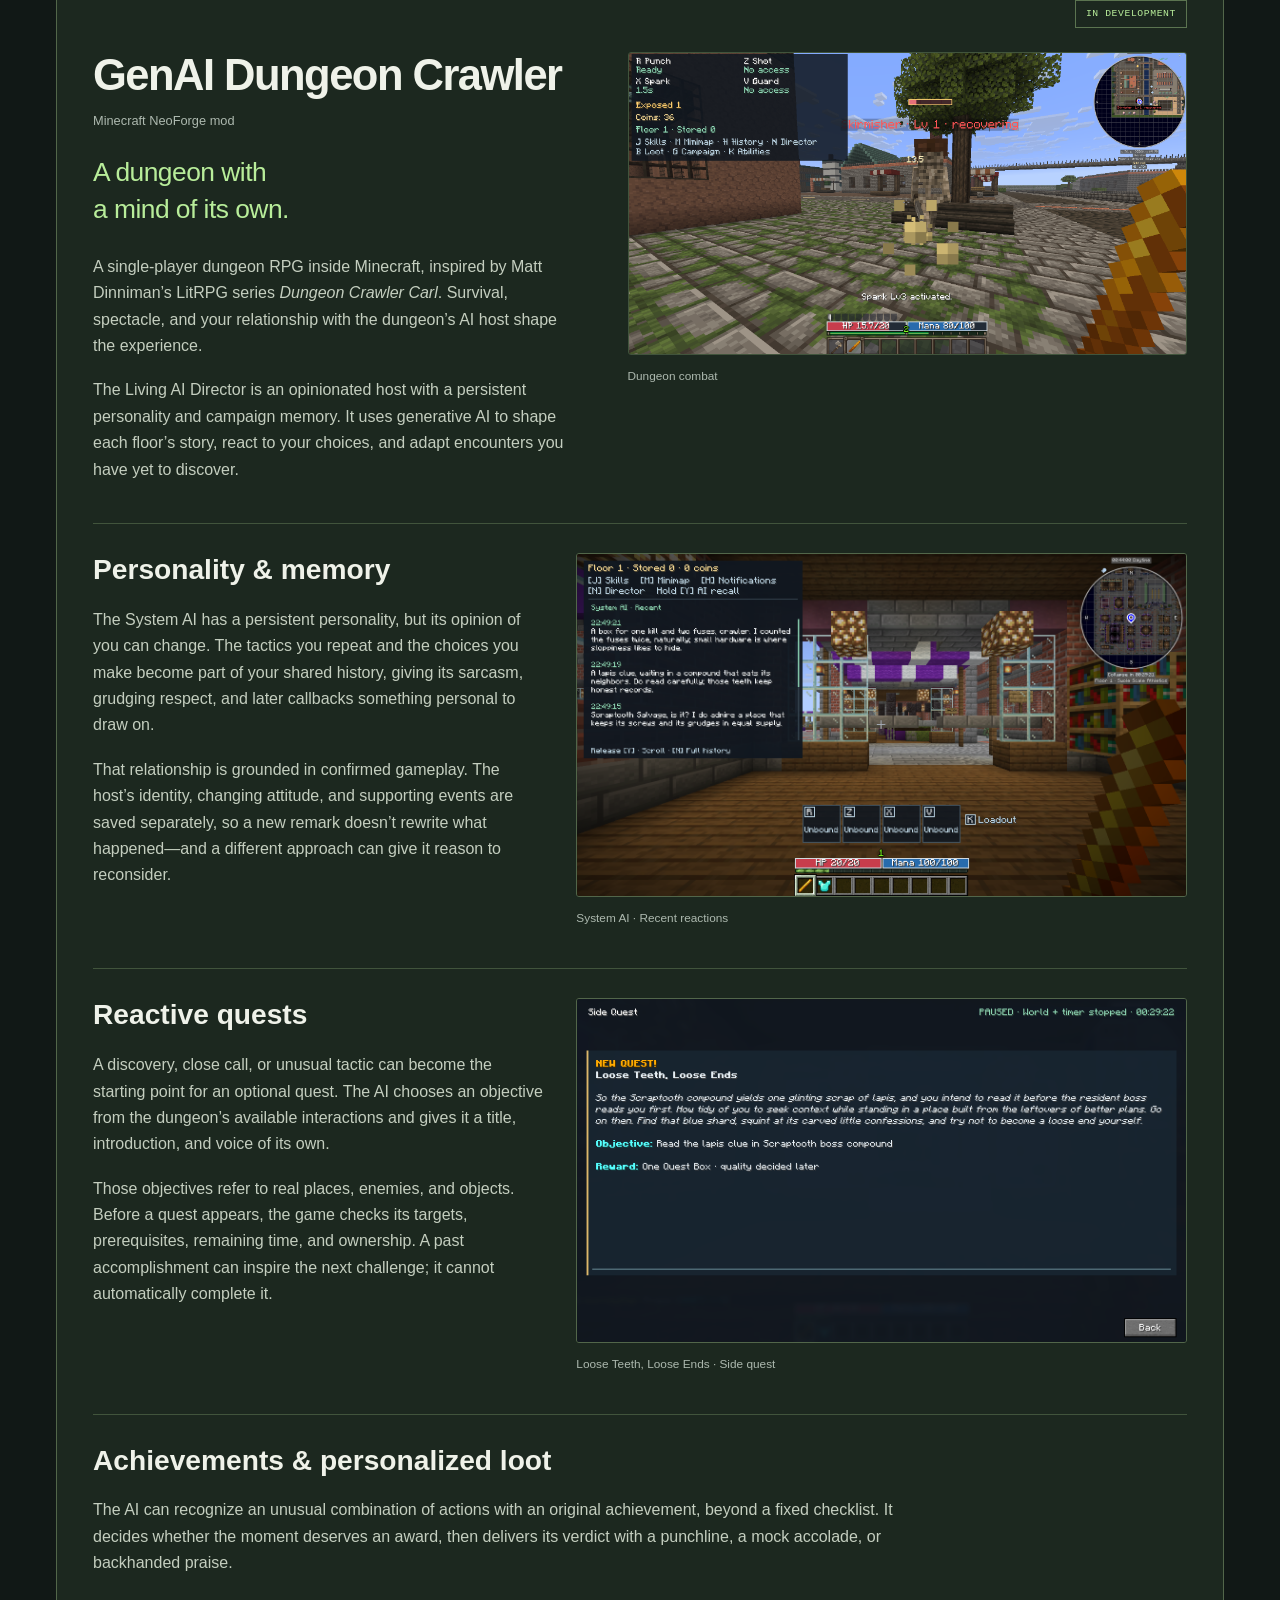
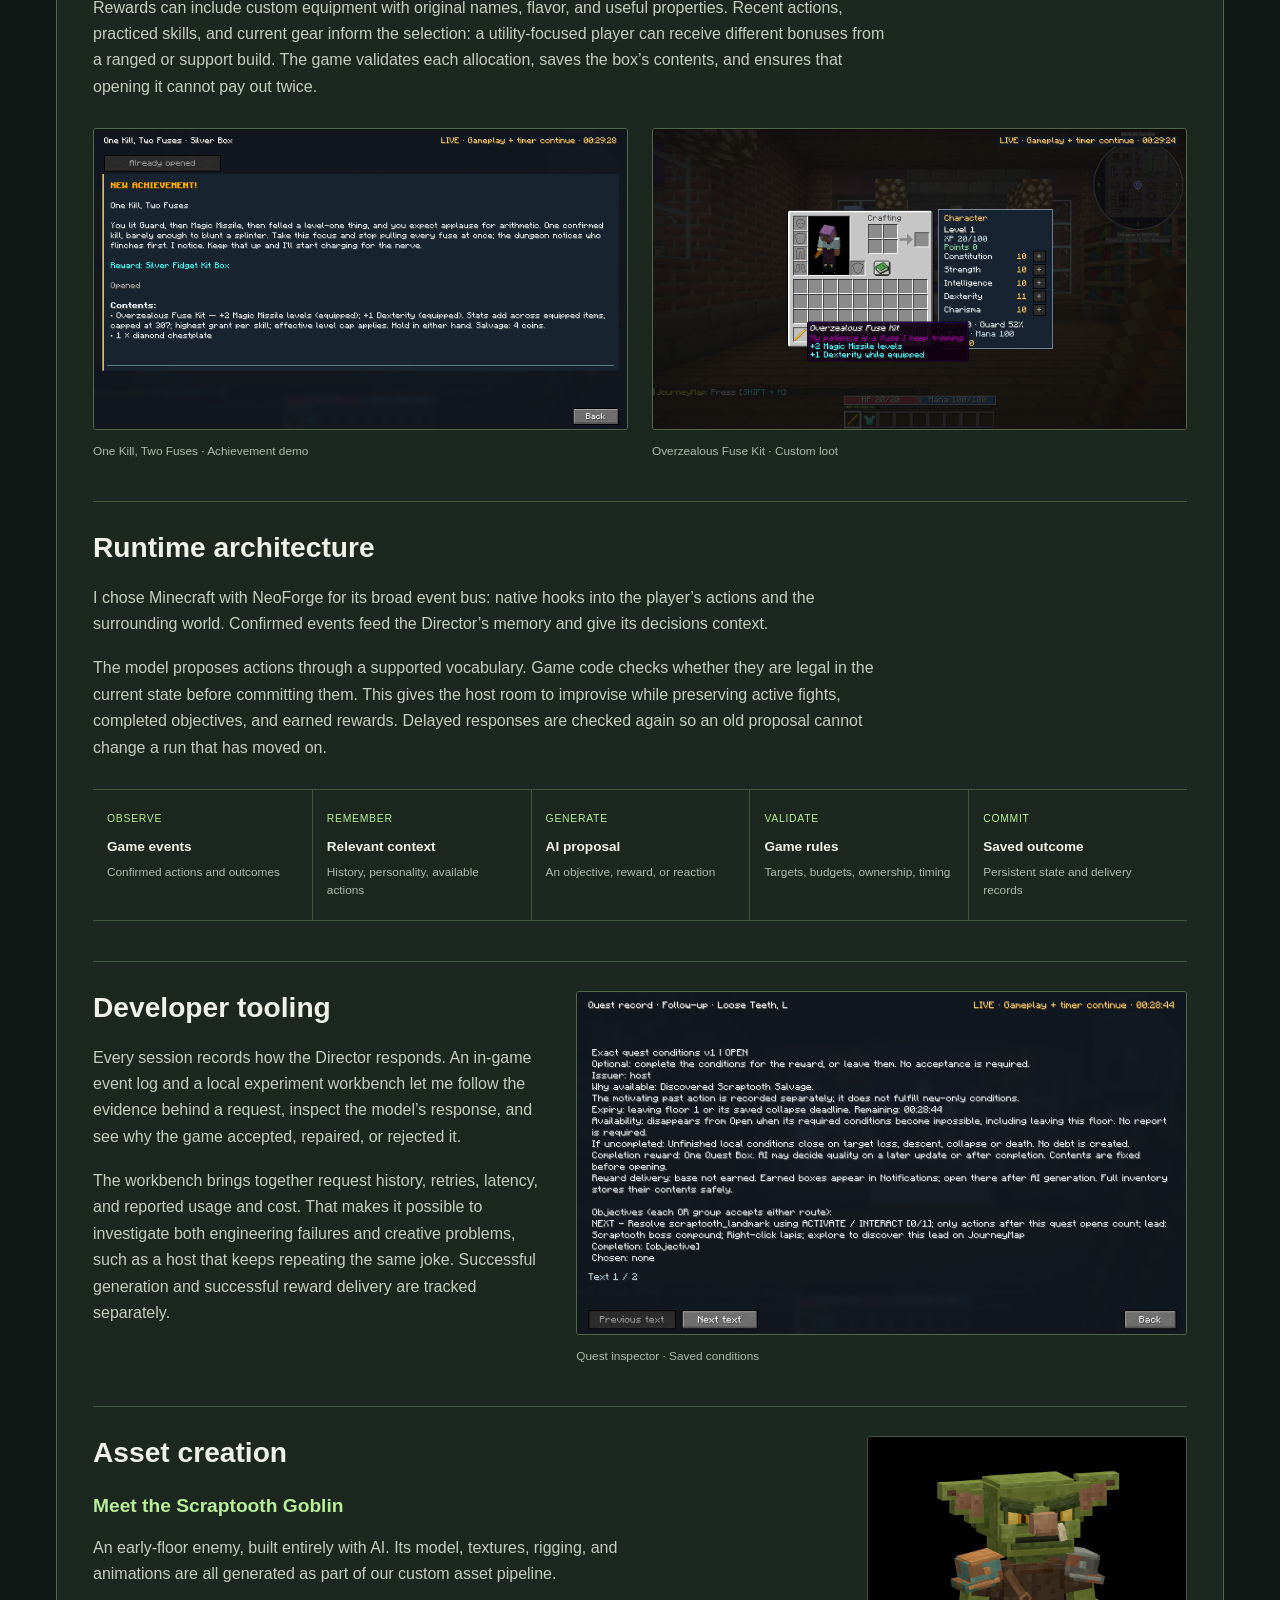
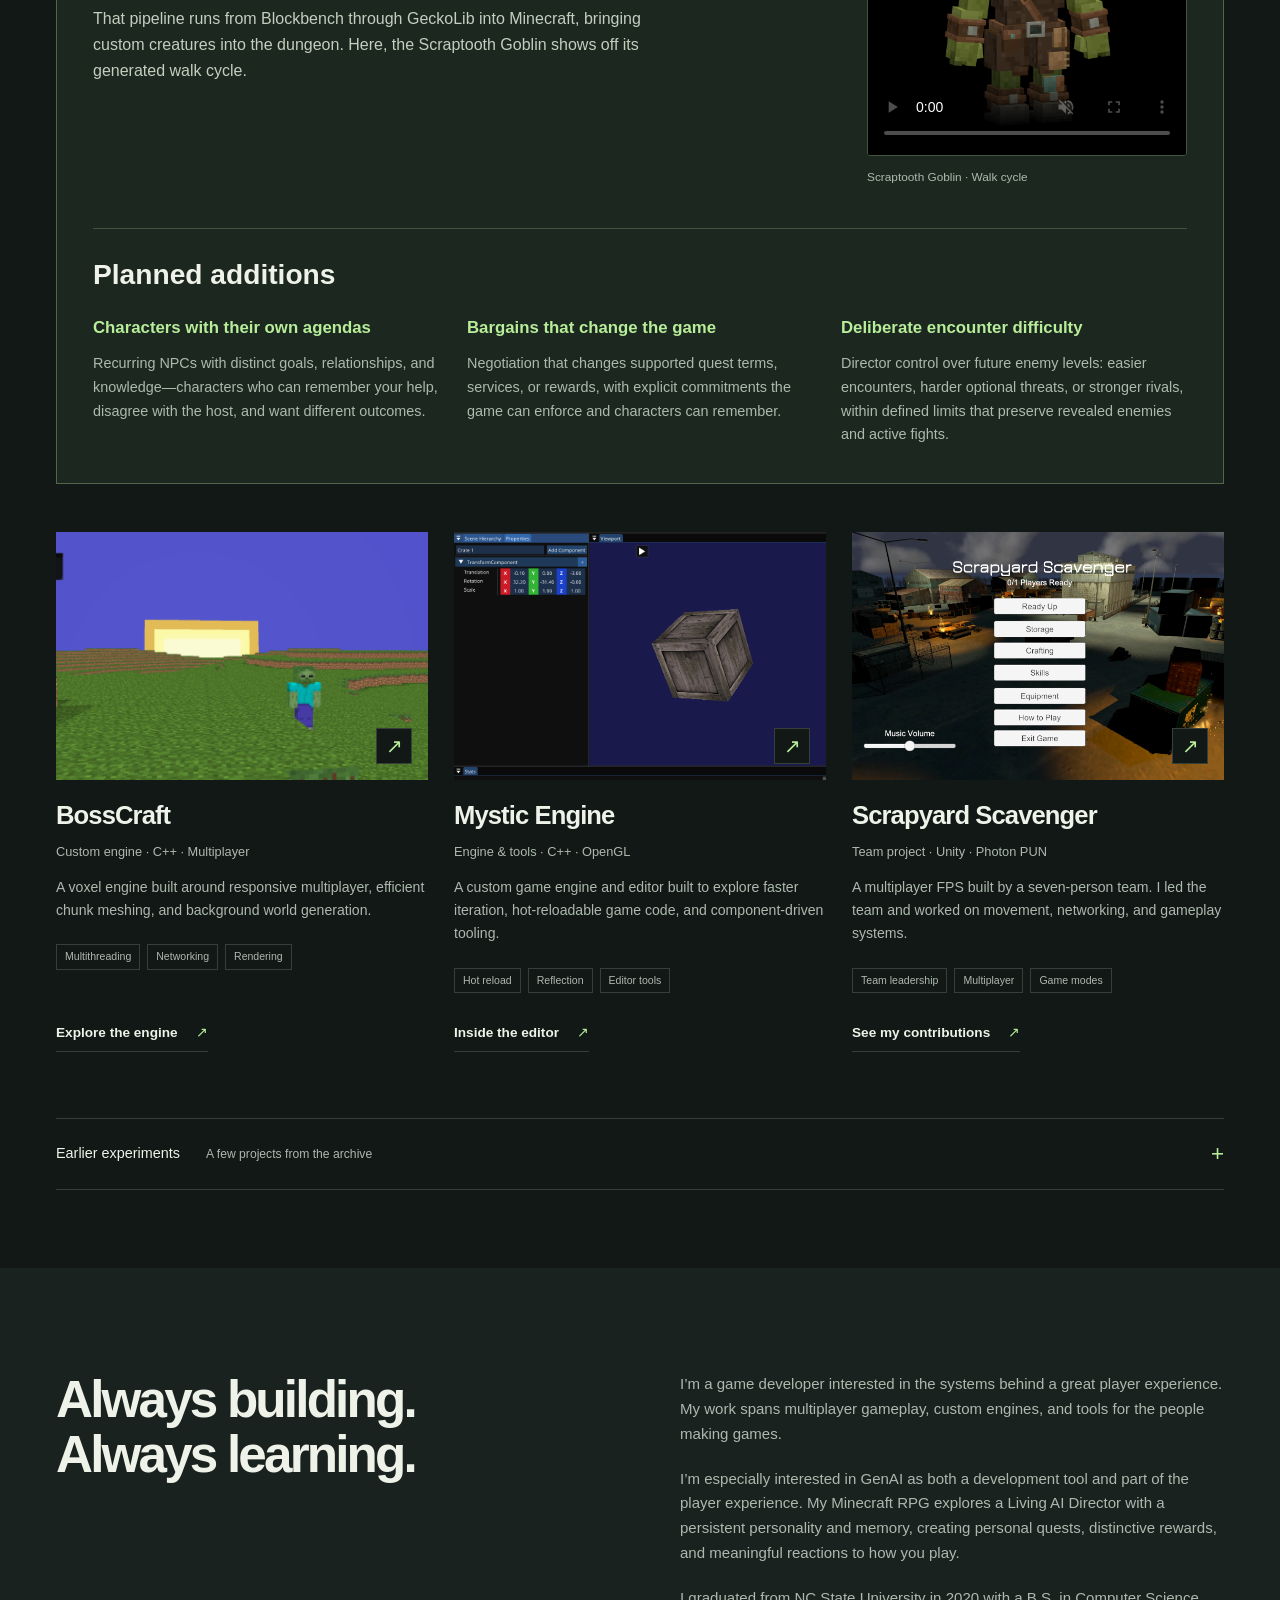
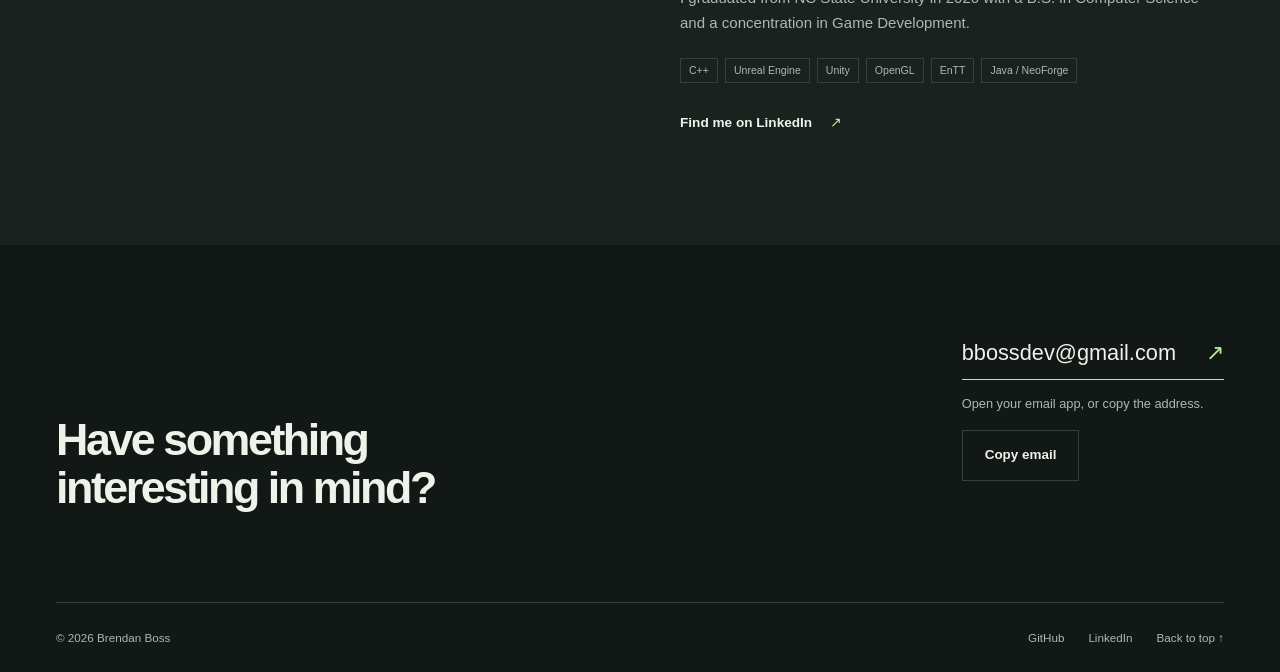
==== commit a6b451eb: "Showcase AI systems with live gameplay captures" ====
--- a/index.html
+++ b/index.html
@@ -79,38 +79,72 @@
             </div>
             <figure class="ai-gameplay">
               <img src="assets/img/portfolio/ai-minecraft/gameplay.png" width="1902" height="1027" alt="Minecraft RPG combat in a stone courtyard, with skill cooldowns, a minimap, and health and mana bars." loading="lazy">
-              <figcaption>Combat in the Minecraft RPG prototype.</figcaption>
+              <figcaption>Dungeon combat</figcaption>
             </figure>
           </div>
-          <section class="ai-achievements ai-plans" aria-labelledby="ai-achievements-title">
-            <div class="ai-plans-title ai-runtime-title">
-              <h4 id="ai-achievements-title">Runtime AI: shaping the dungeon as you play</h4>
-              <div class="ai-description ai-runtime-intro">
-                <p>The System AI listens to a wide range of game events and uses that context to decide when to act, what to say, and how to shape the unfolding run. Those events connect the host’s decisions to what is actually happening in the game, informing its commentary, generated achievements, and quests.</p>
-                <p>I chose Minecraft with NeoForge for its broad event bus: native hooks into what is happening across the game. Subscribing to those events gives the System AI visibility into the player’s actions and the surrounding world, providing the foundation for a host that responds as the game unfolds.</p>
-              </div>
-            </div>
-            <div class="ai-achievement-copy">
-            <h5>Achievements with attitude</h5>
-            <div class="ai-description"><p>The System AI turns moments from your run into custom achievements, writing names and commentary in its own distinctive voice. It celebrates what you did with theatrical flair, backhanded praise, and a healthy dose of sarcasm.</p></div>
-            <figure class="ai-achievement-example">
-              <a href="assets/img/portfolio/ai-minecraft/spark-then-sweep.png" aria-label="View the Spark Then Sweep achievement screenshot at full size"><img src="assets/img/portfolio/ai-minecraft/spark-then-sweep.png" width="1280" height="720" alt="Spark Then Sweep custom achievement: the System AI mocks a spark-and-shield victory, then awards a Silver Frugal Prantom Piper Box." loading="lazy"></a>
-              <figcaption>“Spark Then Sweep” — a custom achievement from the System AI.</figcaption>
-            </figure>
-            </div>
-            <div class="ai-achievement-copy ai-quest-copy">
-              <h5>Quests shaped by your run</h5>
-              <div class="ai-description"><p>The System AI dynamically creates quests around the unfolding dungeon run, giving objectives a story and a voice. Quest names and descriptions carry the host’s personality, turning the next encounter into a theatrical challenge with a clear objective and reward.</p></div>
-            <figure class="ai-achievement-example">
-              <a href="assets/img/portfolio/ai-minecraft/fare-auditor-quest.png" aria-label="View the Fare Auditor quest screenshot at full size"><img src="assets/img/portfolio/ai-minecraft/fare-auditor-quest.png" width="1280" height="720" alt="System AI quest titled Knock First, Regret Later: The Fare Auditor Wants a Word, with theatrical narration, an objective to defeat the Fare Auditor Borough Boss, and a Bronze Quest Box reward." loading="lazy"></a>
-              <figcaption>“Knock First, Regret Later” — a dynamically created quest from the System AI.</figcaption>
-            </figure>
-            </div>
-          </section>
-          <section class="ai-assets ai-plans" aria-labelledby="ai-assets-title">
+          <section class="ai-story ai-story-media ai-plans" aria-labelledby="ai-relationship-title">
+            <div class="ai-story-copy">
+              <h4 id="ai-relationship-title">Personality & memory</h4>
+              <div class="ai-description"><p>The System AI has a persistent personality, but its opinion of you can change. The tactics you repeat and the choices you make become part of your shared history, giving its sarcasm, grudging respect, and later callbacks something personal to draw on.</p><p>That relationship is grounded in confirmed gameplay. The host’s identity, changing attitude, and supporting events are saved separately, so a new remark doesn’t rewrite what happened—and a different approach can give it reason to reconsider.</p></div>
+            </div>
+            <figure class="ai-capture">
+              <a href="assets/img/portfolio/ai-minecraft/host-reactions.png" aria-label="View the System AI's recent reactions at full size"><img src="assets/img/portfolio/ai-minecraft/host-reactions.png" width="1280" height="720" alt="System AI recall overlay with original comments about Scraptooth Salvage, a clue, and the player's earned box." loading="lazy"></a>
+              <figcaption>System AI · Recent reactions</figcaption>
+            </figure>
+          </section>
+          <section class="ai-story ai-story-media ai-plans" aria-labelledby="ai-quests-title">
+            <div class="ai-story-copy">
+              <h4 id="ai-quests-title">Reactive quests</h4>
+              <div class="ai-description"><p>A discovery, close call, or unusual tactic can become the starting point for an optional quest. The AI chooses an objective from the dungeon’s available interactions and gives it a title, introduction, and voice of its own.</p><p>Those objectives refer to real places, enemies, and objects. Before a quest appears, the game checks its targets, prerequisites, remaining time, and ownership. A past accomplishment can inspire the next challenge; it cannot automatically complete it.</p></div>
+            </div>
+            <figure class="ai-capture">
+              <a href="assets/img/portfolio/ai-minecraft/loose-teeth-quest.png" aria-label="View the Loose Teeth, Loose Ends quest at full size"><img src="assets/img/portfolio/ai-minecraft/loose-teeth-quest.png" width="1280" height="720" alt="Loose Teeth, Loose Ends quest with an objective to read a clue in the Scraptooth boss compound." loading="lazy"></a>
+              <figcaption>Loose Teeth, Loose Ends · Side quest</figcaption>
+            </figure>
+          </section>
+          <section class="ai-story ai-plans" aria-labelledby="ai-rewards-title">
+            <div class="ai-story-copy ai-story-wide">
+              <h4 id="ai-rewards-title">Achievements & personalized loot</h4>
+              <div class="ai-description"><p>The AI can recognize an unusual combination of actions with an original achievement, beyond a fixed checklist. It decides whether the moment deserves an award, then delivers its verdict with a punchline, a mock accolade, or backhanded praise.</p><p>Rewards can include custom equipment with original names, flavor, and useful properties. Recent actions, practiced skills, and current gear inform the selection: a utility-focused player can receive different bonuses from a ranged or support build. The game validates each allocation, saves the box’s contents, and ensures that opening it cannot pay out twice.</p></div>
+            </div>
+            <div class="ai-capture-grid">
+            <figure class="ai-capture">
+              <a href="assets/img/portfolio/ai-minecraft/one-kill-two-fuses.png" aria-label="View the One Kill, Two Fuses achievement at full size"><img src="assets/img/portfolio/ai-minecraft/one-kill-two-fuses.png" width="1280" height="720" alt="One Kill, Two Fuses achievement with sarcastic AI commentary and its opened reward." loading="lazy"></a>
+              <figcaption>One Kill, Two Fuses · Achievement demo</figcaption>
+            </figure>
+            <figure class="ai-capture">
+              <a href="assets/img/portfolio/ai-minecraft/overzealous-fuse-kit.png" aria-label="View the Overzealous Fuse Kit tooltip at full size"><img src="assets/img/portfolio/ai-minecraft/overzealous-fuse-kit.png" width="1280" height="720" alt="Overzealous Fuse Kit tooltip showing plus two Magic Missile levels and plus one Dexterity." loading="lazy"></a>
+              <figcaption>Overzealous Fuse Kit · Custom loot</figcaption>
+            </figure>
+            </div>
+          </section>
+          <section class="ai-story ai-plans" aria-labelledby="ai-architecture-title">
+            <div class="ai-story-copy ai-story-wide">
+              <h4 id="ai-architecture-title">Runtime architecture</h4>
+              <div class="ai-description"><p>I chose Minecraft with NeoForge for its broad event bus: native hooks into the player’s actions and the surrounding world. Confirmed events feed the Director’s memory and give its decisions context.</p><p>The model proposes actions through a supported vocabulary. Game code checks whether they are legal in the current state before committing them. This gives the host room to improvise while preserving active fights, completed objectives, and earned rewards. Delayed responses are checked again so an old proposal cannot change a run that has moved on.</p></div>
+            </div>
+            <ol class="ai-pipeline" aria-label="From gameplay to a saved AI-directed outcome">
+              <li><span>Observe</span><strong>Game events</strong><small>Confirmed actions and outcomes</small></li>
+              <li><span>Remember</span><strong>Relevant context</strong><small>History, personality, available actions</small></li>
+              <li><span>Generate</span><strong>AI proposal</strong><small>An objective, reward, or reaction</small></li>
+              <li><span>Validate</span><strong>Game rules</strong><small>Targets, budgets, ownership, timing</small></li>
+              <li><span>Commit</span><strong>Saved outcome</strong><small>Persistent state and delivery records</small></li>
+            </ol>
+          </section>
+          <section class="ai-story ai-story-media ai-plans" aria-labelledby="ai-workbench-title">
+            <div class="ai-story-copy">
+              <h4 id="ai-workbench-title">Developer tooling</h4>
+              <div class="ai-description"><p>Every session records how the Director responds. An in-game event log and a local experiment workbench let me follow the evidence behind a request, inspect the model’s response, and see why the game accepted, repaired, or rejected it.</p><p>The workbench brings together request history, retries, latency, and reported usage and cost. That makes it possible to investigate both engineering failures and creative problems, such as a host that keeps repeating the same joke. Successful generation and successful reward delivery are tracked separately.</p></div>
+            </div>
+            <figure class="ai-capture">
+              <a href="assets/img/portfolio/ai-minecraft/quest-inspection.png" aria-label="View the generated quest's saved conditions at full size"><img src="assets/img/portfolio/ai-minecraft/quest-inspection.png" width="1280" height="720" alt="In-game inspection of Loose Teeth, Loose Ends, showing its discovery trigger, exact objective, expiry, and reward delivery state." loading="lazy"></a>
+              <figcaption>Quest inspector · Saved conditions</figcaption>
+            </figure>
+          </section>
+          <section class="ai-assets ai-story ai-plans" aria-labelledby="ai-assets-title">
             <div class="ai-assets-grid">
               <div class="ai-asset-copy">
-                <div class="ai-plans-title"><h4 id="ai-assets-title">Custom asset generation</h4></div>
+                <h4 id="ai-assets-title">Asset creation</h4>
                 <h5>Meet the Scraptooth Goblin</h5>
                 <div class="ai-description">
                   <p>An early-floor enemy, built entirely with AI. Its model, textures, rigging, and animations are all generated as part of our custom asset pipeline.</p>
@@ -126,10 +160,14 @@
               </figure>
             </div>
           </section>
-          <div class="ai-plans"><div class="ai-plans-title"><h4>Evolving Unhinged AI</h4><p>An opinionated host whose personality grows more extreme as you descend through the dungeon.</p></div><div class="ai-plan-grid">
-            <div><h5>An AI with a personality</h5><p>The host is a character you build a history with. Outsmart an encounter with an unusual trap, for example, and it might grudgingly praise you, remember the trick, and bring it up on a later floor.</p></div>
-            <div><h5>Going primal</h5><p>Floor by floor, the AI grows wilder until it goes <em>primal</em>. Its personality becomes more extreme, gameplay gets increasingly unhinged, and difficulty keeps climbing through unpredictable encounters, stranger challenges, and higher stakes.</p></div>
-          </div></div>
+          <section class="ai-story ai-plans" aria-labelledby="ai-future-title">
+            <h4 id="ai-future-title">Planned additions</h4>
+            <div class="ai-future-grid">
+              <div><h5>Characters with their own agendas</h5><p>Recurring NPCs with distinct goals, relationships, and knowledge—characters who can remember your help, disagree with the host, and want different outcomes.</p></div>
+              <div><h5>Bargains that change the game</h5><p>Negotiation that changes supported quest terms, services, or rewards, with explicit commitments the game can enforce and characters can remember.</p></div>
+              <div><h5>Deliberate encounter difficulty</h5><p>Director control over future enemy levels: easier encounters, harder optional threats, or stronger rivals, within defined limits that preserve revealed enemies and active fights.</p></div>
+            </div>
+          </section>
         </article>
 
         <div class="project-grid">
@@ -155,7 +193,7 @@
       </div>
     </section>
 
-    <section class="section about-section" id="about" aria-labelledby="about-title"><div class="container about-grid"><div><h2 id="about-title">Always building.<br>Always learning.</h2></div><div class="about-copy"><p>I’m a game developer interested in the systems behind a great player experience. My work spans multiplayer gameplay, custom engines, and tools for the people making games.</p><p>I’m especially interested in GenAI as both a development tool and part of the player experience. My Minecraft RPG explores a Living AI Director with a persistent personality and memory, with the goal of creating personal quests, distinctive rewards, and meaningful reactions to how you play.</p><p>I graduated from NC State University in 2020 with a B.S. in Computer Science and a concentration in Game Development.</p><ul class="tags" aria-label="Technologies"><li>C++</li><li>Unreal Engine</li><li>Unity</li><li>OpenGL</li><li>EnTT</li><li>Java / NeoForge</li></ul><a class="text-link" href="https://www.linkedin.com/in/brendanboss/">Find me on LinkedIn <span aria-hidden="true">↗</span></a></div></div></section>
+    <section class="section about-section" id="about" aria-labelledby="about-title"><div class="container about-grid"><div><h2 id="about-title">Always building.<br>Always learning.</h2></div><div class="about-copy"><p>I’m a game developer interested in the systems behind a great player experience. My work spans multiplayer gameplay, custom engines, and tools for the people making games.</p><p>I’m especially interested in GenAI as both a development tool and part of the player experience. My Minecraft RPG explores a Living AI Director with a persistent personality and memory, creating personal quests, distinctive rewards, and meaningful reactions to how you play.</p><p>I graduated from NC State University in 2020 with a B.S. in Computer Science and a concentration in Game Development.</p><ul class="tags" aria-label="Technologies"><li>C++</li><li>Unreal Engine</li><li>Unity</li><li>OpenGL</li><li>EnTT</li><li>Java / NeoForge</li></ul><a class="text-link" href="https://www.linkedin.com/in/brendanboss/">Find me on LinkedIn <span aria-hidden="true">↗</span></a></div></div></section>
     <section class="contact-section container" id="contact" aria-labelledby="contact-title"><div><h2 id="contact-title">Have something<br>interesting in mind?</h2></div><div class="contact-options">
         <a class="contact-link" href="mailto:bbossdev@gmail.com" aria-label="Email Brendan at bbossdev@gmail.com"><span id="contact-email">bbossdev@gmail.com</span> <span aria-hidden="true">↗</span></a>
         <p class="contact-help">Open your email app, or copy the address.</p>
--- a/css/styles.css
+++ b/css/styles.css
@@ -102,29 +102,33 @@
 .ai-gameplay img { border: 1px solid #41543c; border-radius: 3px; }
 .ai-plans { margin-top: 40px; border-top: 1px solid #41543c; padding-top: 29px; }
 .ai-plans-title h4 { font-size: 1.5rem; }
+.ai-story h4 { font-size: clamp(1.4rem, 2.2vw, 1.85rem); line-height: 1.2; max-width: 30ch; }
+.ai-story-copy { max-width: 78ch; }
+.ai-story-wide { max-width: 90ch; }
+.ai-story .ai-description { margin-top: 20px; }
+.ai-story-media { display: grid; grid-template-columns: minmax(0, .85fr) minmax(0, 1.15fr); gap: 32px; align-items: start; }
+.ai-capture { min-width: 0; }
+.ai-capture a { display: block; }
+.ai-capture img { border: 1px solid #52664a; border-radius: 3px; }
+.ai-capture a:hover img { border-color: var(--accent); }
+.ai-capture figcaption { line-height: 1.6; }
+.ai-capture-grid { display: grid; grid-template-columns: repeat(2, minmax(0, 1fr)); gap: 24px; margin-top: 28px; }
+.ai-pipeline { list-style: none; padding: 0; margin: 28px 0 0; display: grid; grid-template-columns: repeat(5, minmax(0, 1fr)); border-block: 1px solid #41543c; }
+.ai-pipeline li { padding: 20px 14px; position: relative; }
+.ai-pipeline li + li { border-left: 1px solid #41543c; }
+.ai-pipeline span { display: block; color: var(--accent); font-size: .65rem; margin-bottom: 10px; text-transform: uppercase; letter-spacing: .07em; }
+.ai-pipeline strong { display: block; font-size: .85rem; font-weight: 600; line-height: 1.4; }
+.ai-pipeline small { display: block; color: var(--muted); font-size: .74rem; line-height: 1.5; margin-top: 8px; }
+.ai-future-grid { display: grid; grid-template-columns: repeat(3, minmax(0, 1fr)); gap: 28px; margin-top: 26px; }
+.ai-future-grid h5 { color: var(--accent); font-size: 1.05rem; line-height: 1.35; margin-bottom: 12px; }
+.ai-future-grid p { color: var(--muted); font-size: .9rem; }
 .ai-assets-grid { display: grid; grid-template-columns: minmax(0, 1fr) minmax(0, 320px); align-items: start; gap: 40px; }
 .ai-asset-copy { max-width: 62ch; }
 .ai-asset-copy .ai-description { margin-top: 16px; }
 .ai-asset-copy h5 { color: var(--accent); font-size: 1.2rem; line-height: 1.3; margin: 24px 0 0; }
 .ai-asset-demo { min-width: 0; width: min(100%, 320px); justify-self: center; margin: 0; }
 .ai-asset-demo video { display: block; width: 100%; aspect-ratio: 1; object-fit: contain; background: #000; border: 1px solid #41543c; border-radius: 3px; }
-.ai-achievements { display: grid; grid-template-columns: repeat(2, minmax(0, 1fr)); align-items: start; gap: 32px 0; }
-.ai-achievement-copy { min-width: 0; padding-right: 32px; display: grid; grid-template-rows: subgrid; grid-row: span 3; row-gap: 0; }
-.ai-runtime-title { grid-column: 1 / -1; }
-.ai-runtime-intro { max-width: 85ch; }
-.ai-achievement-copy h5 { color: var(--accent); font-size: 1.2rem; line-height: 1.3; margin: 0; }
-.ai-achievement-copy .ai-description { margin-top: 16px; }
-.ai-quest-copy { border-left: 1px solid #41543c; padding-left: 32px; padding-right: 0; }
-.ai-achievement-example { width: 100%; margin: 24px 0 0; }
-.ai-achievement-example a { display: block; }
-.ai-achievement-example img { width: 100%; height: auto; border: 1px solid #41543c; border-radius: 3px; }
 .ai-plans-title > p { font-size: .85rem; color: var(--muted); margin-top: 8px; }
-.ai-plan-grid { display: grid; grid-template-columns: repeat(2, minmax(0, 1fr)); row-gap: 28px; margin-top: 28px; }
-.ai-plan-grid > div { padding-inline: 28px; }
-.ai-plan-grid > div:nth-child(odd) { padding-left: 0; }
-.ai-plan-grid > div:nth-child(even) { padding-right: 0; border-left: 1px solid #41543c; }
-.ai-plan-grid h5 { color: var(--accent); font-size: 1.2rem; line-height: 1.3; margin-block: 0 12px; }
-.ai-plan-grid p { color: var(--muted); font-size: 1rem; }
 .ai-details { border-top: 1px solid #41543c; margin-top: 30px; }
 summary { list-style: none; cursor: pointer; }
 summary::-webkit-details-marker { display: none; }
@@ -208,13 +212,18 @@
   .project-body h3 { font-size: 1.4rem; }
   .about-grid { gap: 50px; }
   .ai-overview { gap: 32px; }
-  .ai-plan-grid > div { padding-inline: 20px; }
 }
 @media (max-width: 800px) {
+  .ai-story-media { grid-template-columns: 1fr; gap: 24px; }
+  .ai-story-copy { max-width: none; }
+  .ai-future-grid { grid-template-columns: 1fr; gap: 24px; }
+  .ai-pipeline { grid-template-columns: 1fr; }
+  .ai-pipeline li { display: grid; grid-template-columns: 90px 1fr; column-gap: 16px; padding: 16px 0; }
+  .ai-pipeline li + li { border-left: 0; border-top: 1px solid #41543c; }
+  .ai-pipeline span { grid-row: span 2; margin: 2px 0 0; }
+  .ai-pipeline small { margin-top: 3px; }
+  .ai-capture-grid { grid-template-columns: 1fr; }
   .ai-assets-grid { grid-template-columns: 1fr; }
-  .ai-achievements { grid-template-columns: 1fr; gap: 26px; }
-  .ai-achievement-copy { padding-right: 0; display: block; grid-row: auto; }
-  .ai-quest-copy { border-left: 0; padding-left: 0; border-top: 1px solid #41543c; padding-top: 26px; }
   .nav-layout { min-height: 76px; flex-wrap: wrap; gap: 0; }
   .brand { min-height: 76px; }
   .menu-toggle:not([hidden]) { display: flex; align-items: center; gap: 18px; border: 1px solid var(--border); background: transparent; color: var(--text); padding: 8px 12px; font-size: .78rem; min-height: 44px; cursor: pointer; }
@@ -237,10 +246,6 @@
   .ai-feature { padding: 28px; }
   .ai-overview { grid-template-columns: 1fr; gap: 28px; }
   .ai-gameplay { justify-self: center; }
-  .ai-plan-grid { grid-template-columns: 1fr; gap: 25px; }
-  .ai-plan-grid > div { padding-inline: 0; }
-  .ai-plan-grid > div:nth-child(even) { border-left: 0; }
-  .ai-plan-grid > div + div { border-left: 0; border-top: 1px solid #41543c; padding-top: 22px; }
   .project-grid { grid-template-columns: 1fr 1fr; row-gap: 38px; }
   .project-card:last-child { grid-column: 1/-1; display: grid; grid-template-columns: 1fr 1fr; gap: 22px; }
   .project-card:last-child .project-image img { height: 100%; }
@@ -282,7 +287,6 @@
   .ai-description p { font-size: .85rem; }
   .ai-plans { margin-top: 26px; padding-top: 24px; }
   .ai-plans-title > p { margin-top: 10px; }
-  .ai-plan-grid h5 { margin-bottom: 8px; }
   .ai-details > summary { font-size: .76rem; }
   .ai-flow { display: grid; }
   .ai-flow li:not(:last-child)::after { content: " ↓"; }
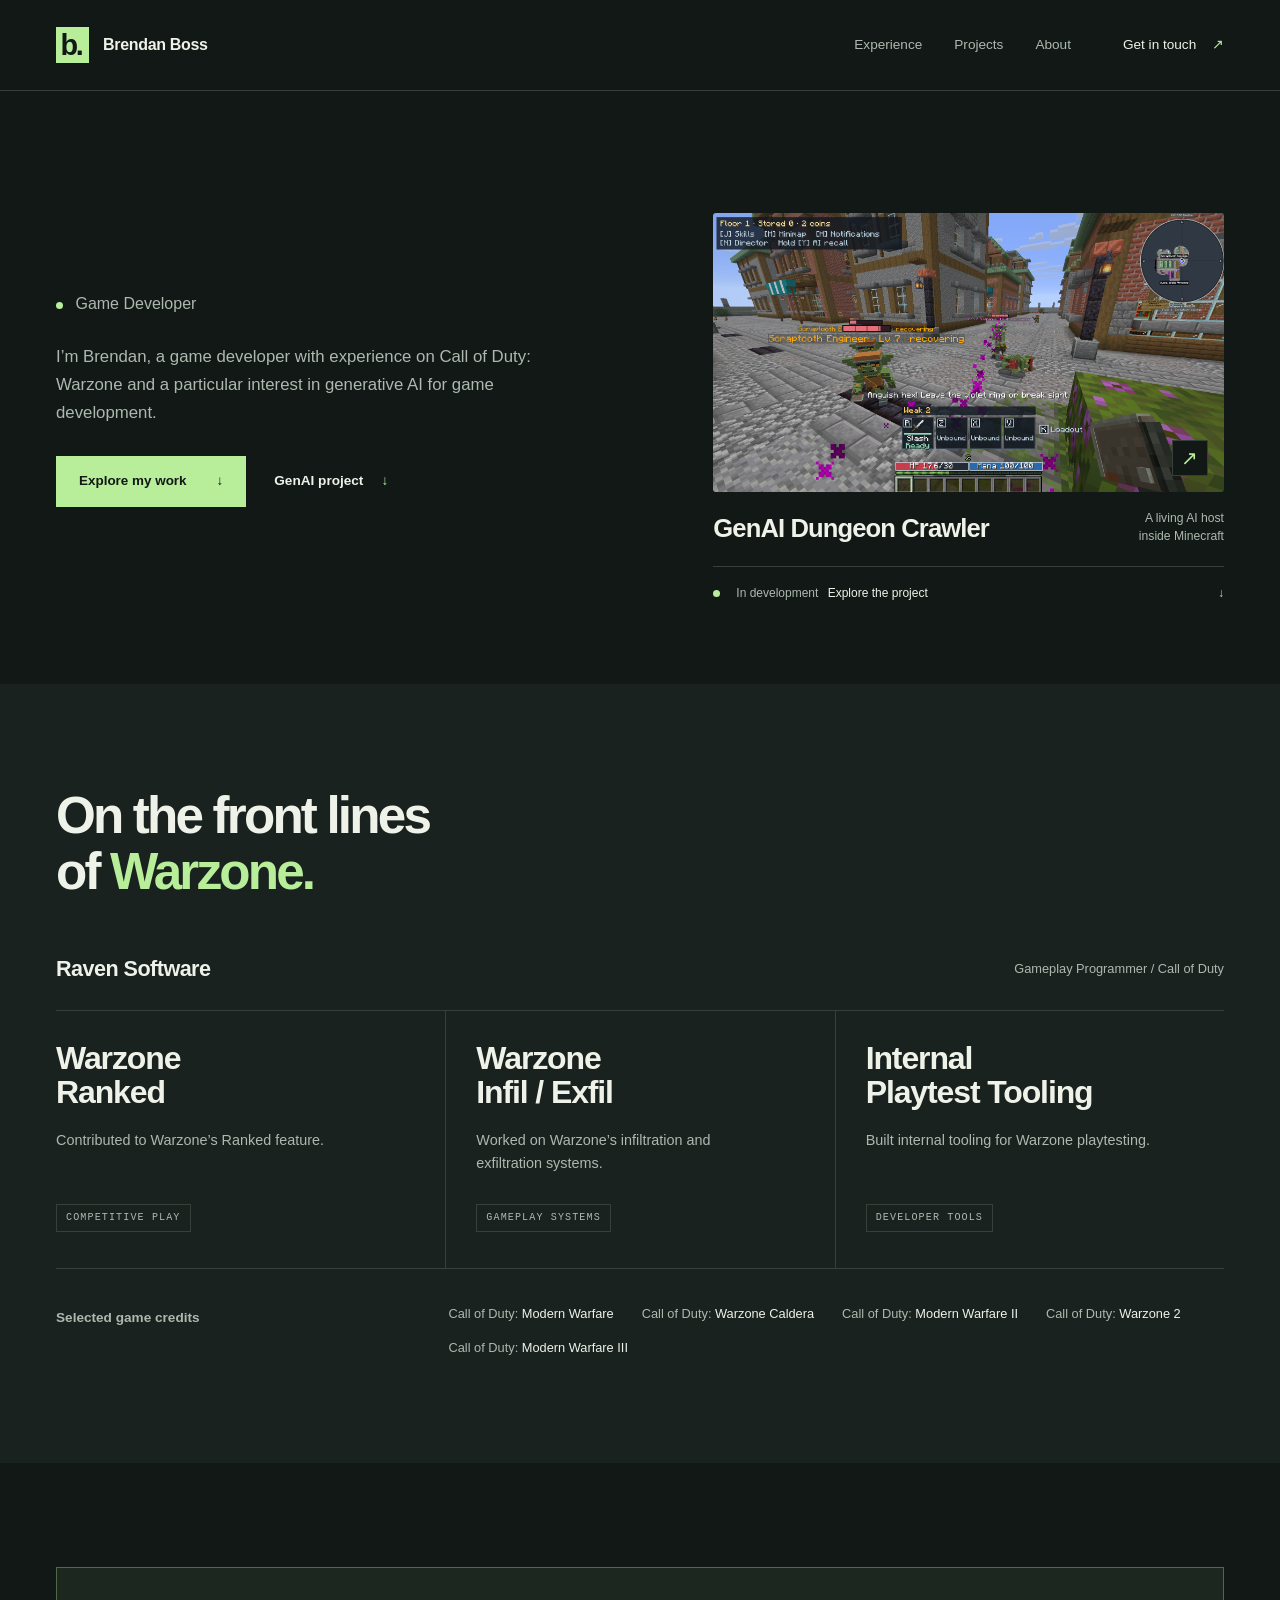
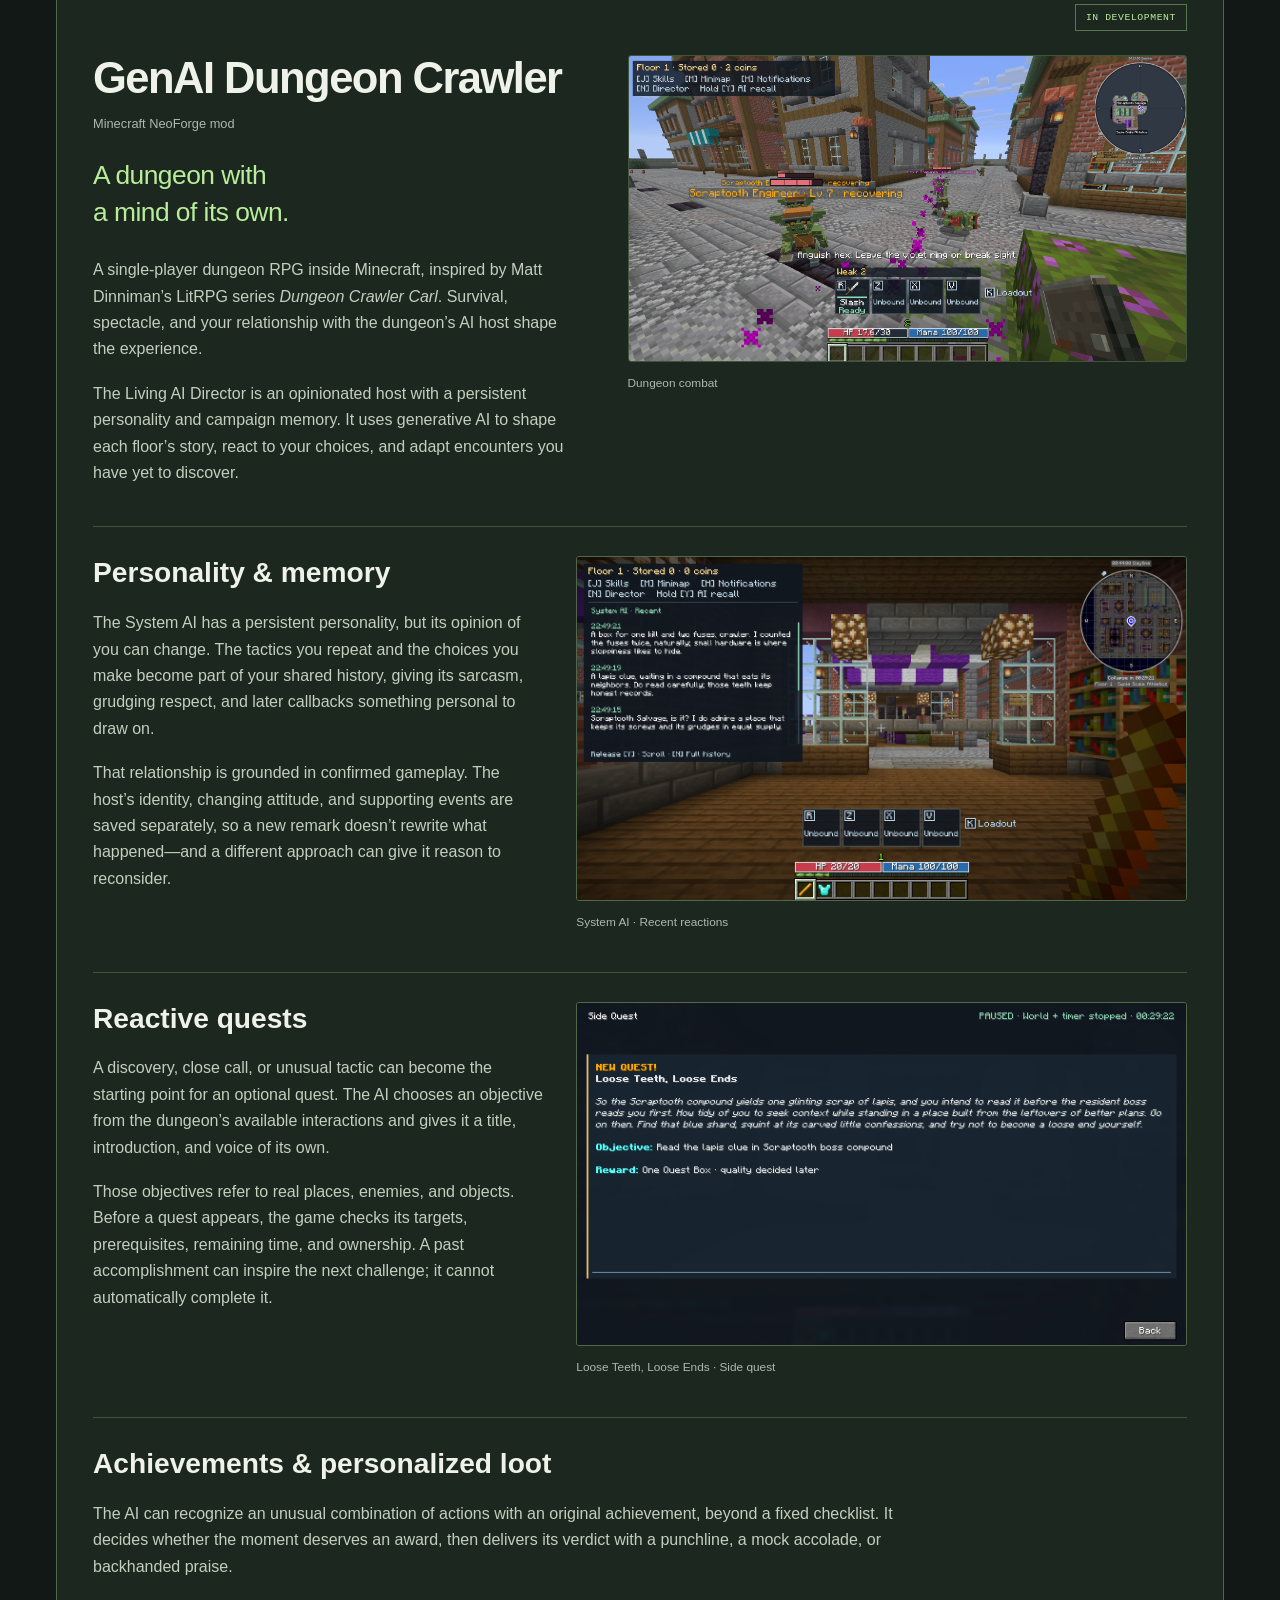
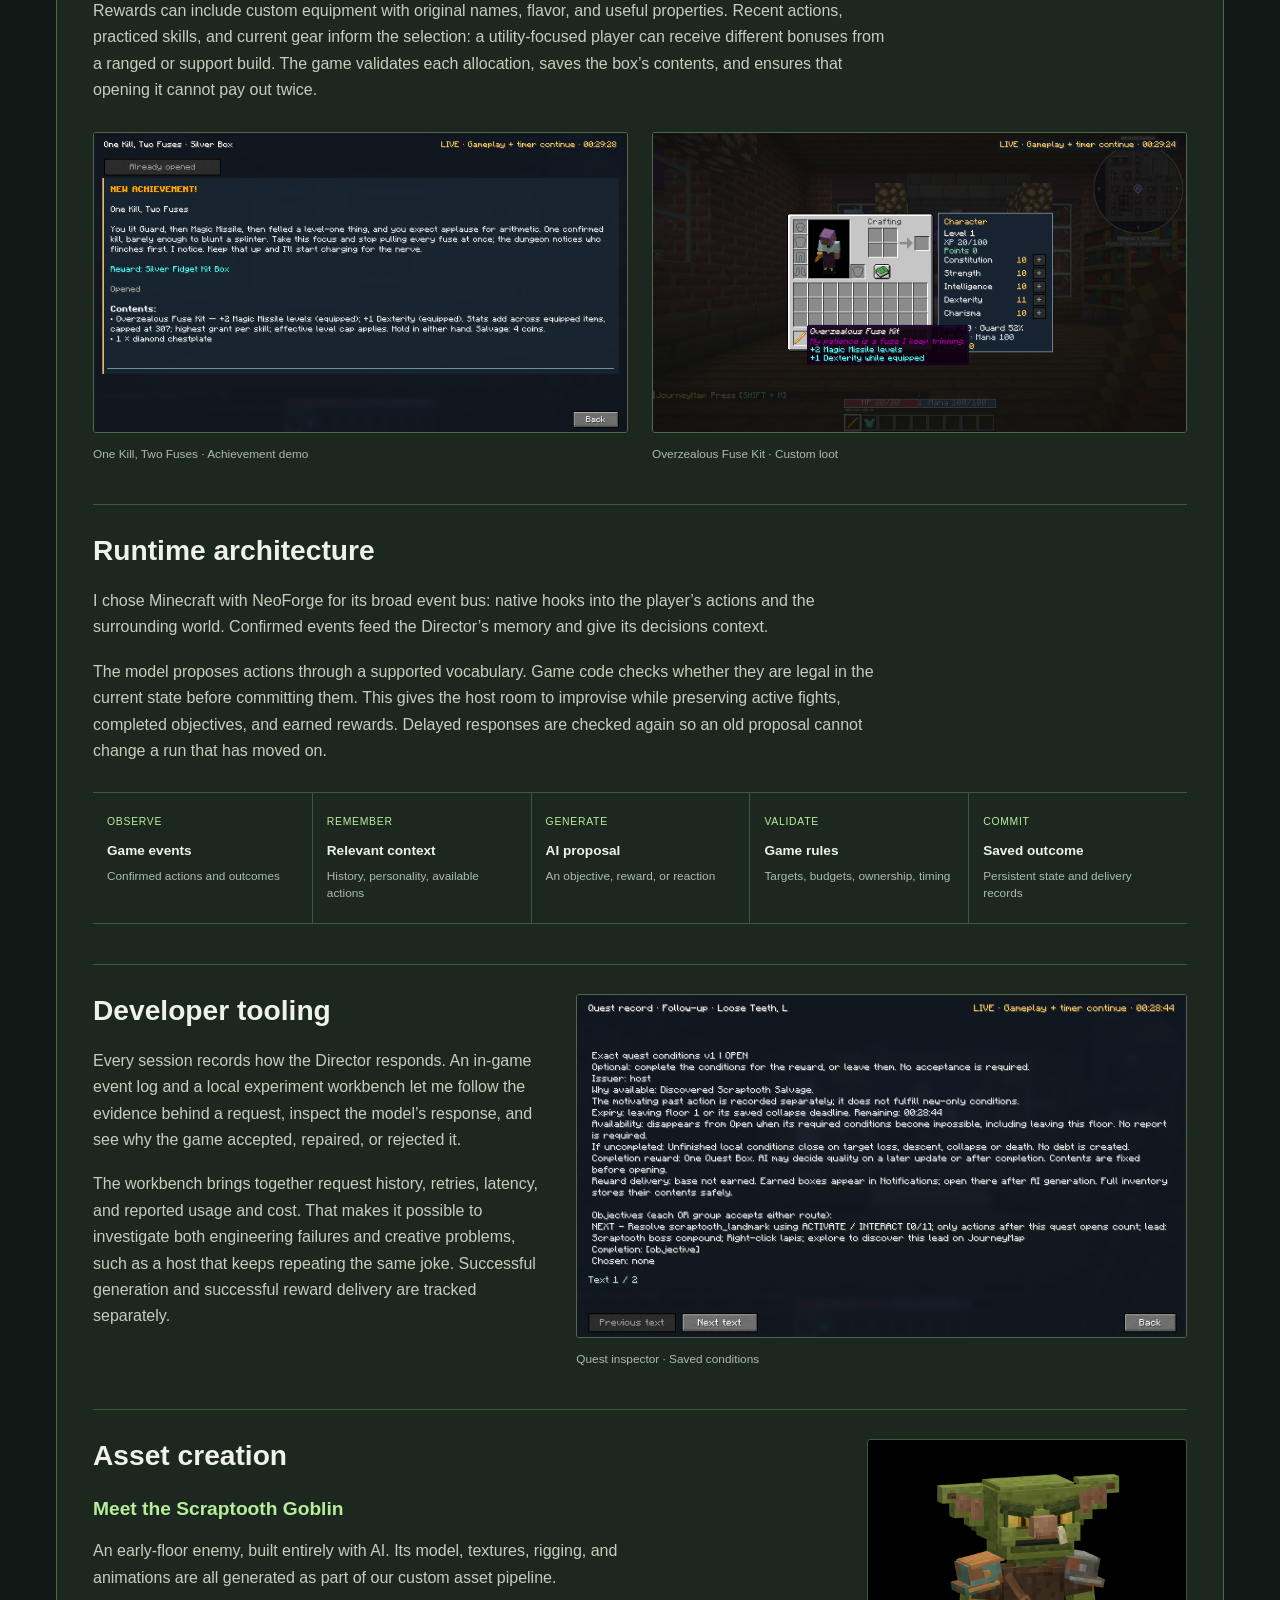
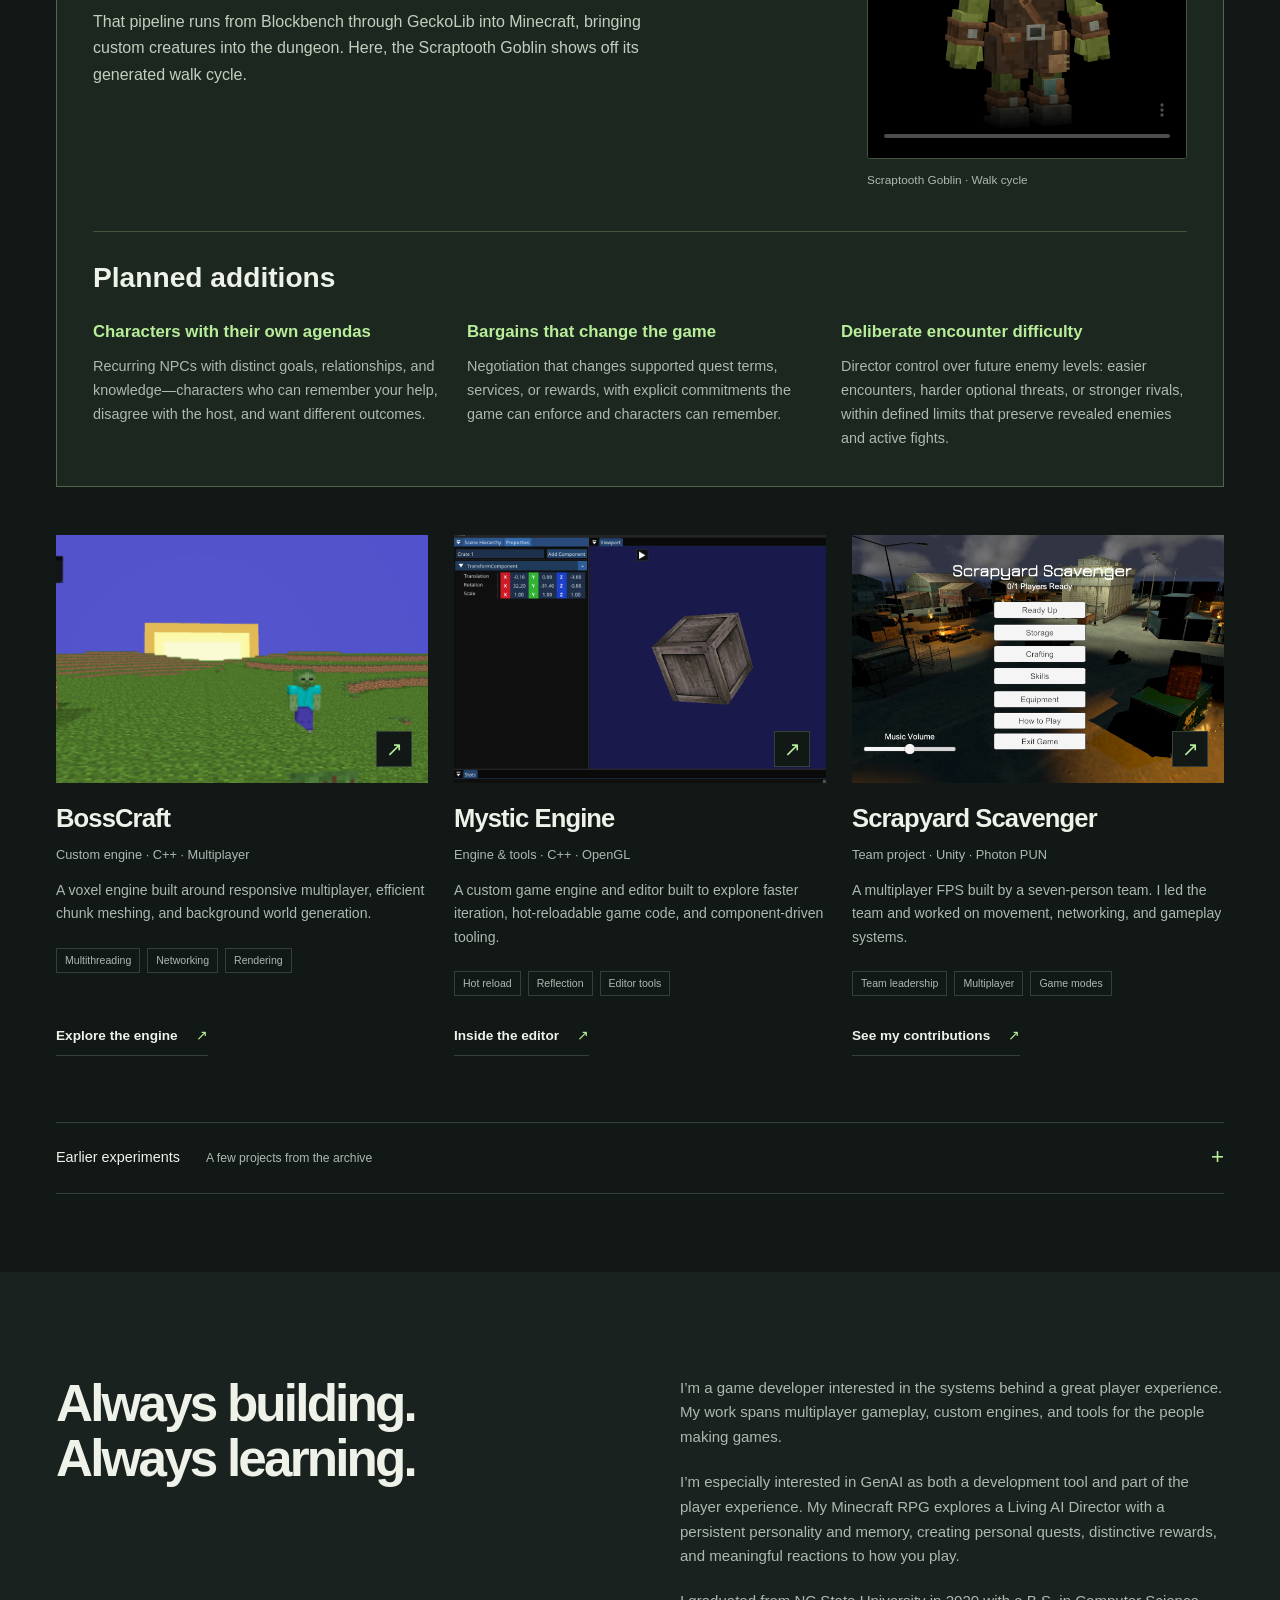
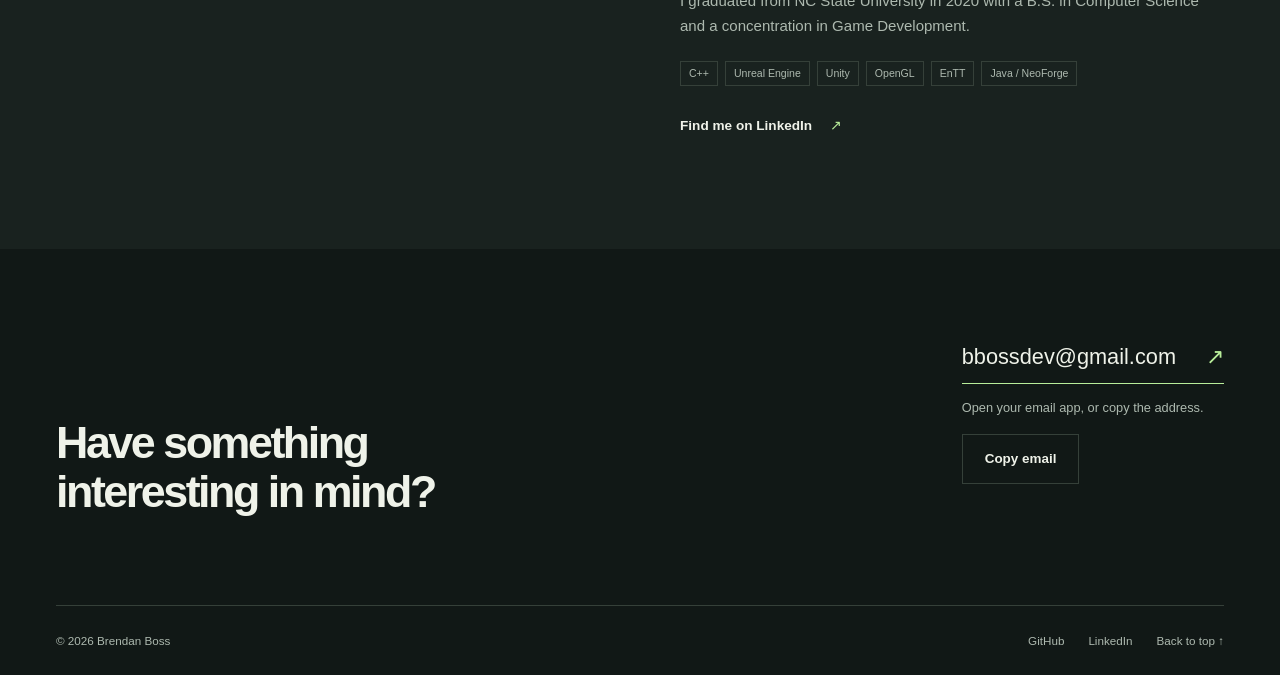
==== commit 92f03a04: "Update dungeon crawler gameplay screenshot" ====
--- a/index.html
+++ b/index.html
@@ -11,7 +11,7 @@
   <meta property="og:description" content="Game development experience on Call of Duty: Warzone, custom engines, and a growing interest in generative AI for games. Explore Brendan Boss’s work and GenAI Dungeon Crawler.">
   <meta property="og:url" content="https://likethebossone.github.io/">
   <meta property="og:image" content="https://likethebossone.github.io/assets/img/portfolio/ai-minecraft/gameplay.png">
-  <meta property="og:image:alt" content="Minecraft RPG combat in a stone courtyard, with skill cooldowns, a minimap, and health and mana bars.">
+  <meta property="og:image:alt" content="Minecraft RPG combat against Scraptooth goblins in a dungeon street, with spell effects, a minimap, and health and mana bars.">
   <link rel="canonical" href="https://likethebossone.github.io/">
   <link rel="icon" type="image/svg+xml" href="assets/img/favicon.svg">
   <link rel="icon" type="image/x-icon" href="assets/img/favicon.ico">
@@ -45,7 +45,7 @@
       </div>
       <aside class="hero-feature" aria-label="Featured personal project: GenAI Dungeon Crawler">
         <a href="#ai-minecraft" class="hero-image-link" aria-label="Explore GenAI Dungeon Crawler">
-          <img src="assets/img/portfolio/ai-minecraft/gameplay.png" width="1902" height="1027" alt="Minecraft RPG combat in a stone courtyard, with skill cooldowns, a minimap, and health and mana bars." fetchpriority="high">
+          <img src="assets/img/portfolio/ai-minecraft/gameplay.png" width="1903" height="1040" alt="Minecraft RPG combat against Scraptooth goblins in a dungeon street, with spell effects, a minimap, and health and mana bars." fetchpriority="high">
           <span class="image-corner" aria-hidden="true">↗</span>
         </a>
         <div class="hero-feature-caption"><div><h2>GenAI Dungeon Crawler</h2></div><span class="small-note">A living AI host<br>inside Minecraft</span></div>
@@ -78,7 +78,7 @@
               <div class="ai-description"><p>A single-player dungeon RPG inside Minecraft, inspired by Matt Dinniman’s LitRPG series <a href="https://mattdinniman.com/books/dungeon-crawler-carl/"><cite>Dungeon Crawler Carl</cite></a>. Survival, spectacle, and your relationship with the dungeon’s AI host shape the experience.</p><p>The Living AI Director is an opinionated host with a persistent personality and campaign memory. It uses generative AI to shape each floor’s story, react to your choices, and adapt encounters you have yet to discover.</p></div>
             </div>
             <figure class="ai-gameplay">
-              <img src="assets/img/portfolio/ai-minecraft/gameplay.png" width="1902" height="1027" alt="Minecraft RPG combat in a stone courtyard, with skill cooldowns, a minimap, and health and mana bars." loading="lazy">
+              <img src="assets/img/portfolio/ai-minecraft/gameplay.png" width="1903" height="1040" alt="Minecraft RPG combat against Scraptooth goblins in a dungeon street, with spell effects, a minimap, and health and mana bars." loading="lazy">
               <figcaption>Dungeon combat</figcaption>
             </figure>
           </div>
--- a/css/styles.css
+++ b/css/styles.css
@@ -58,7 +58,7 @@
 .hero-feature { min-width: 0; padding-top: 34px; }
 .hero-image-link, .project-image { display: block; position: relative; overflow: hidden; background: var(--surface); }
 .hero-image-link { border-radius: 3px; }
-.hero-image-link img { aspect-ratio: 1902 / 1027; object-fit: contain; transition: transform .4s ease; }
+.hero-image-link img { aspect-ratio: 1903 / 1040; object-fit: contain; transition: transform .4s ease; }
 .hero-image-link:hover img, .project-image:hover img { transform: scale(1.025); }
 .image-corner { display: grid; place-items: center; position: absolute; right: 16px; bottom: 16px; background: var(--bg); color: var(--accent); width: 36px; height: 36px; font-size: 1.25rem; border: 1px solid var(--border); }
 .hero-feature-caption { display: flex; align-items: center; justify-content: space-between; gap: 20px; padding-top: 17px; }
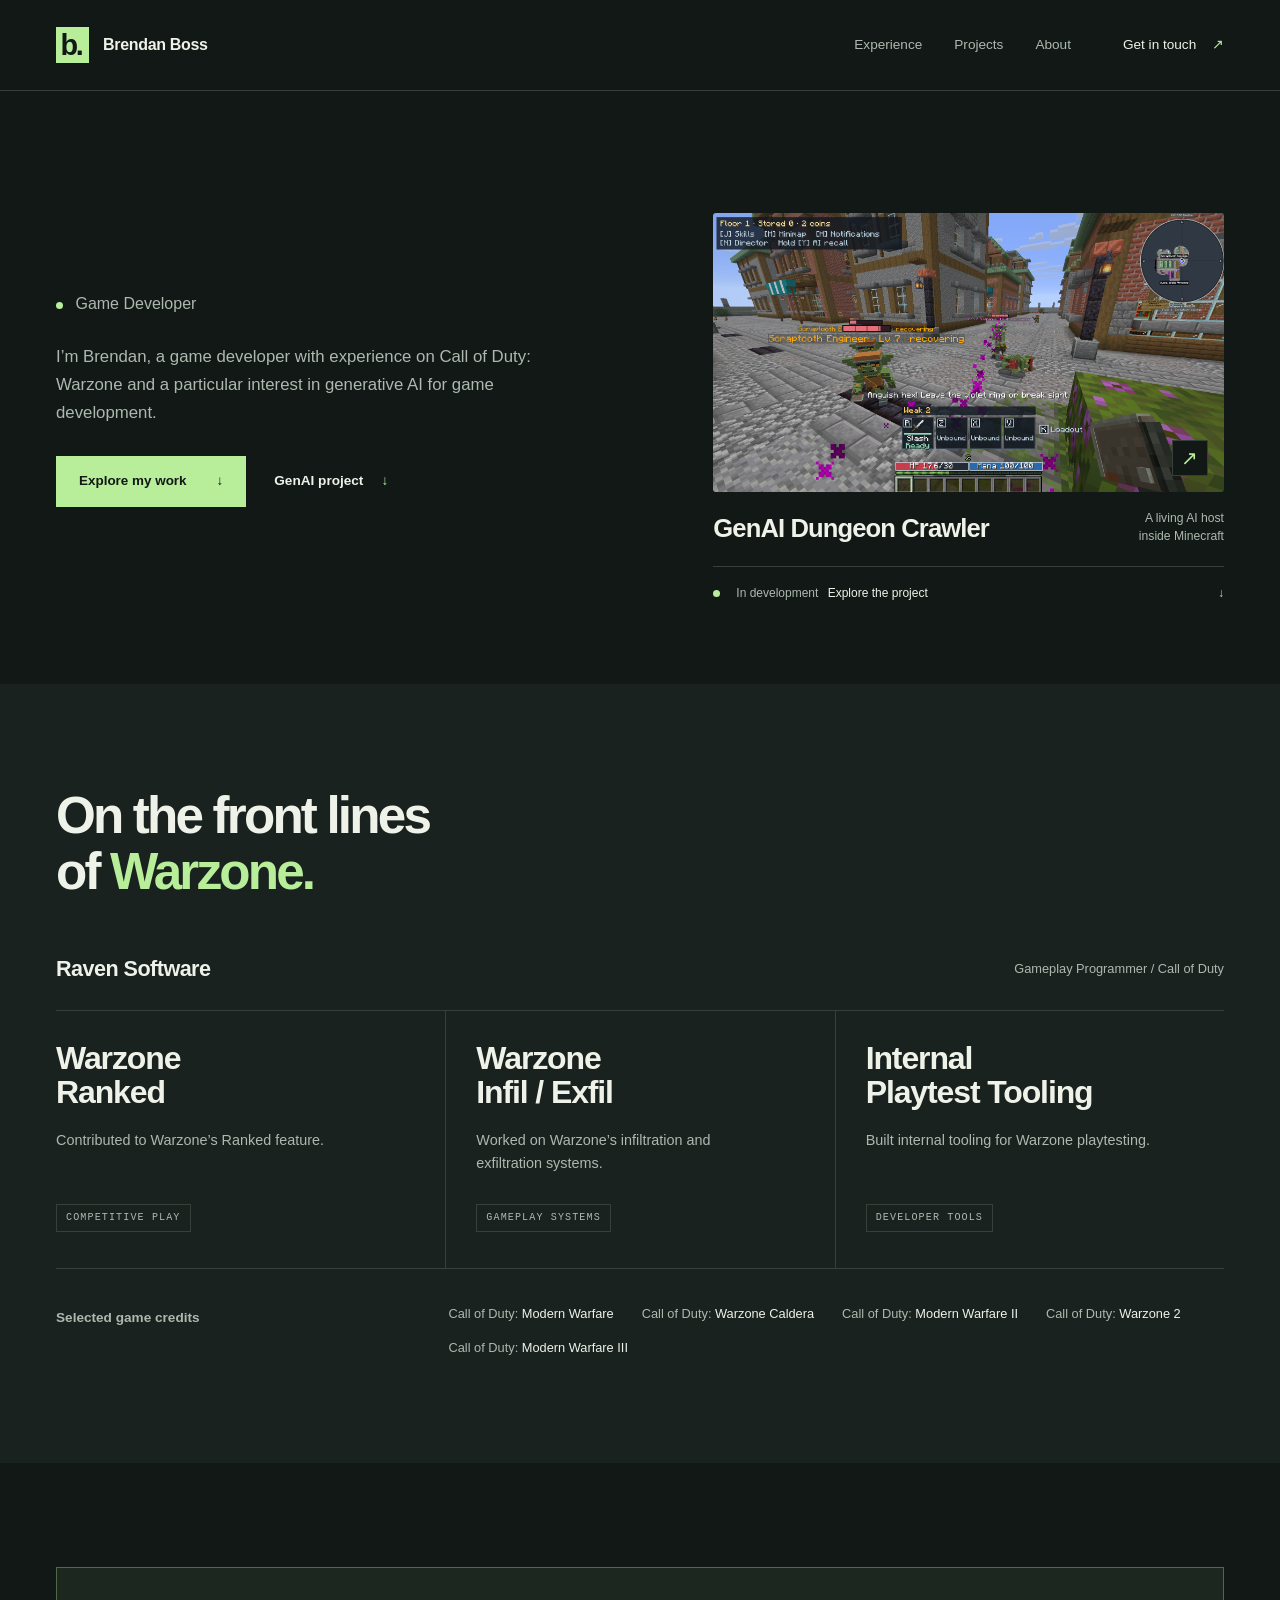
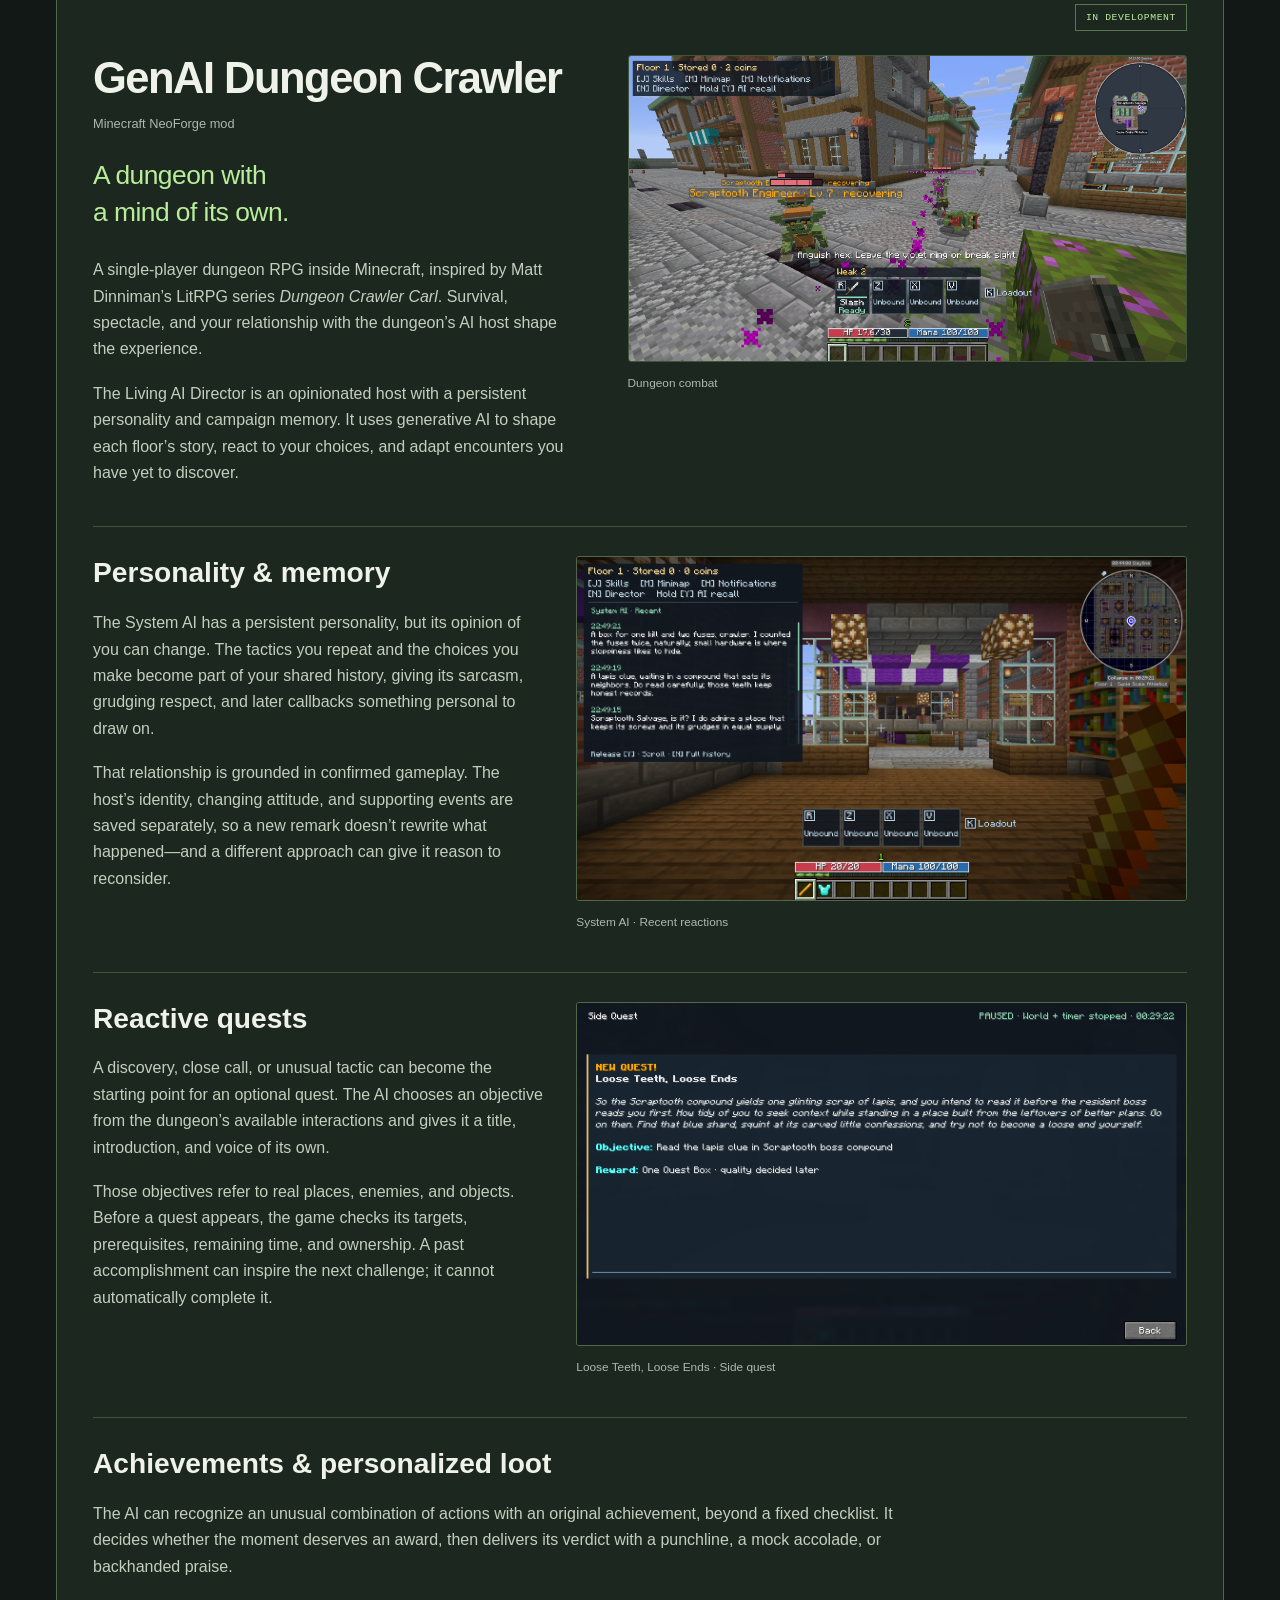
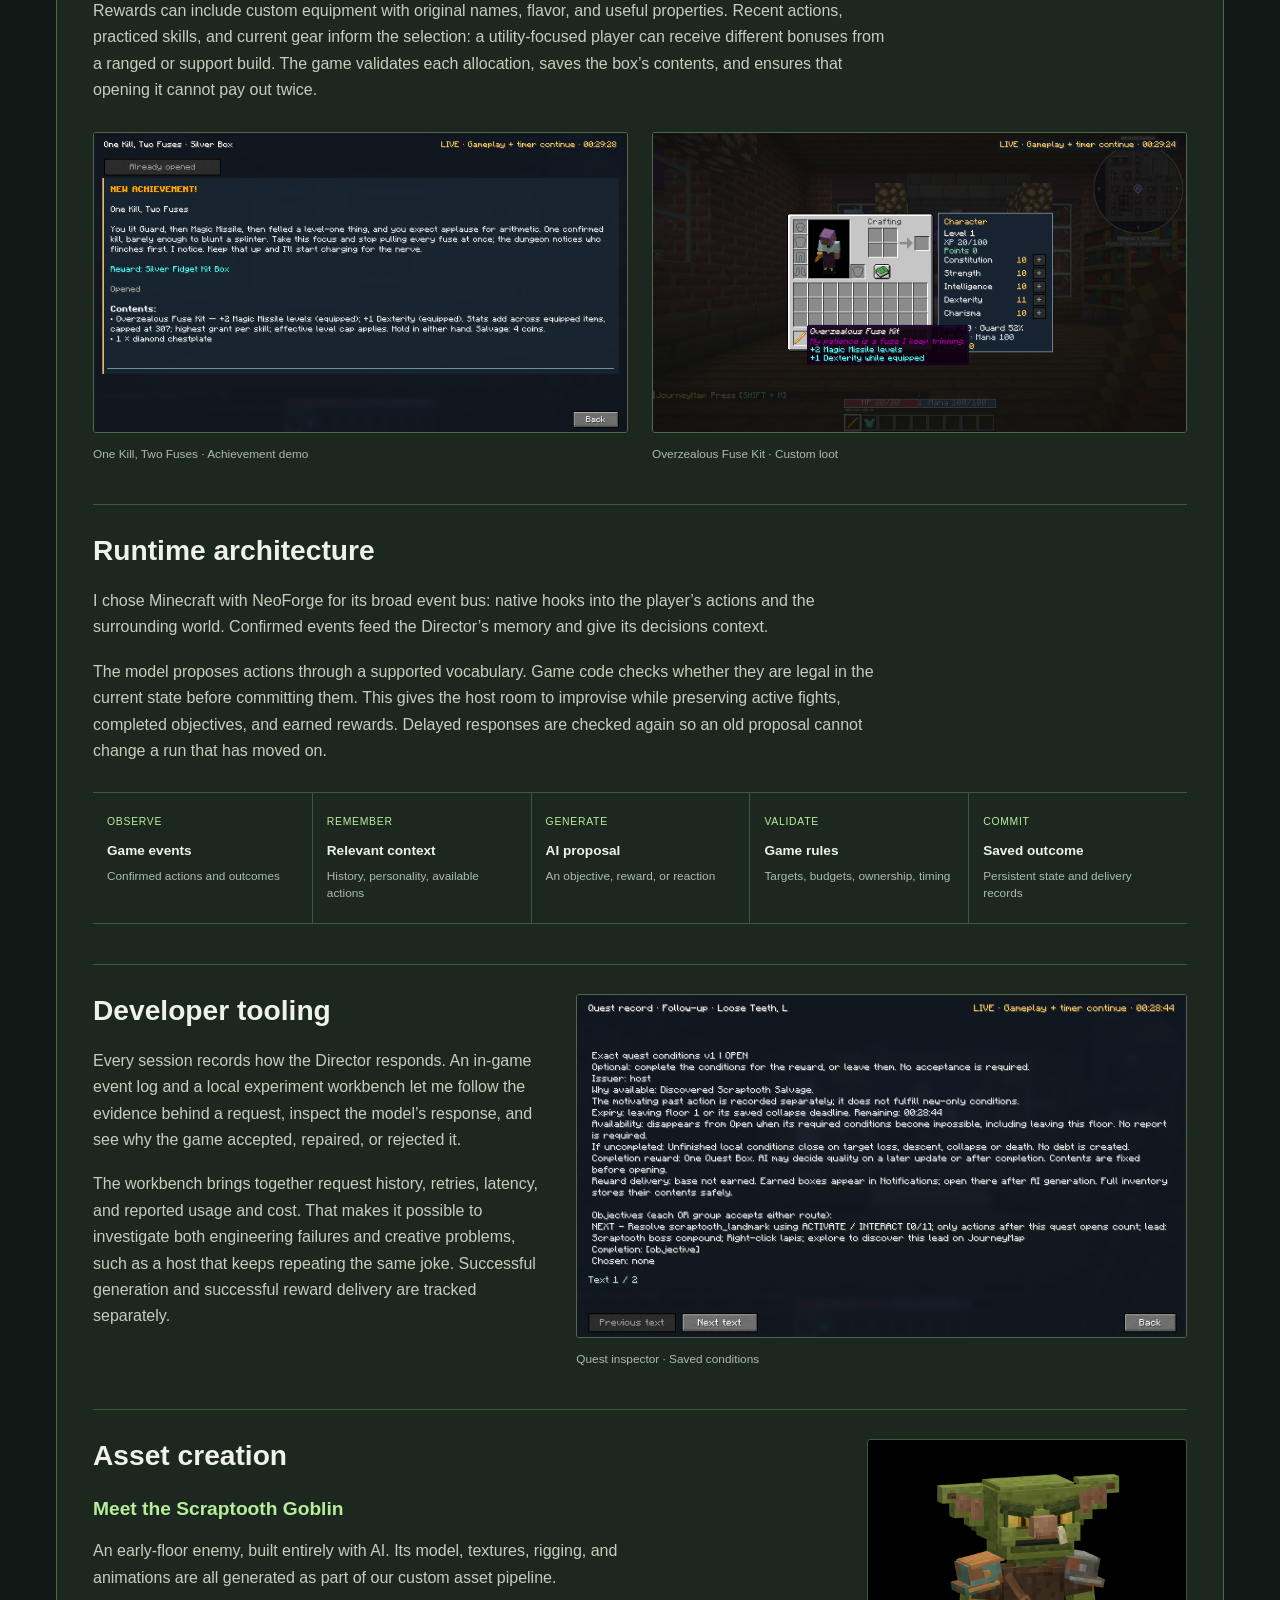
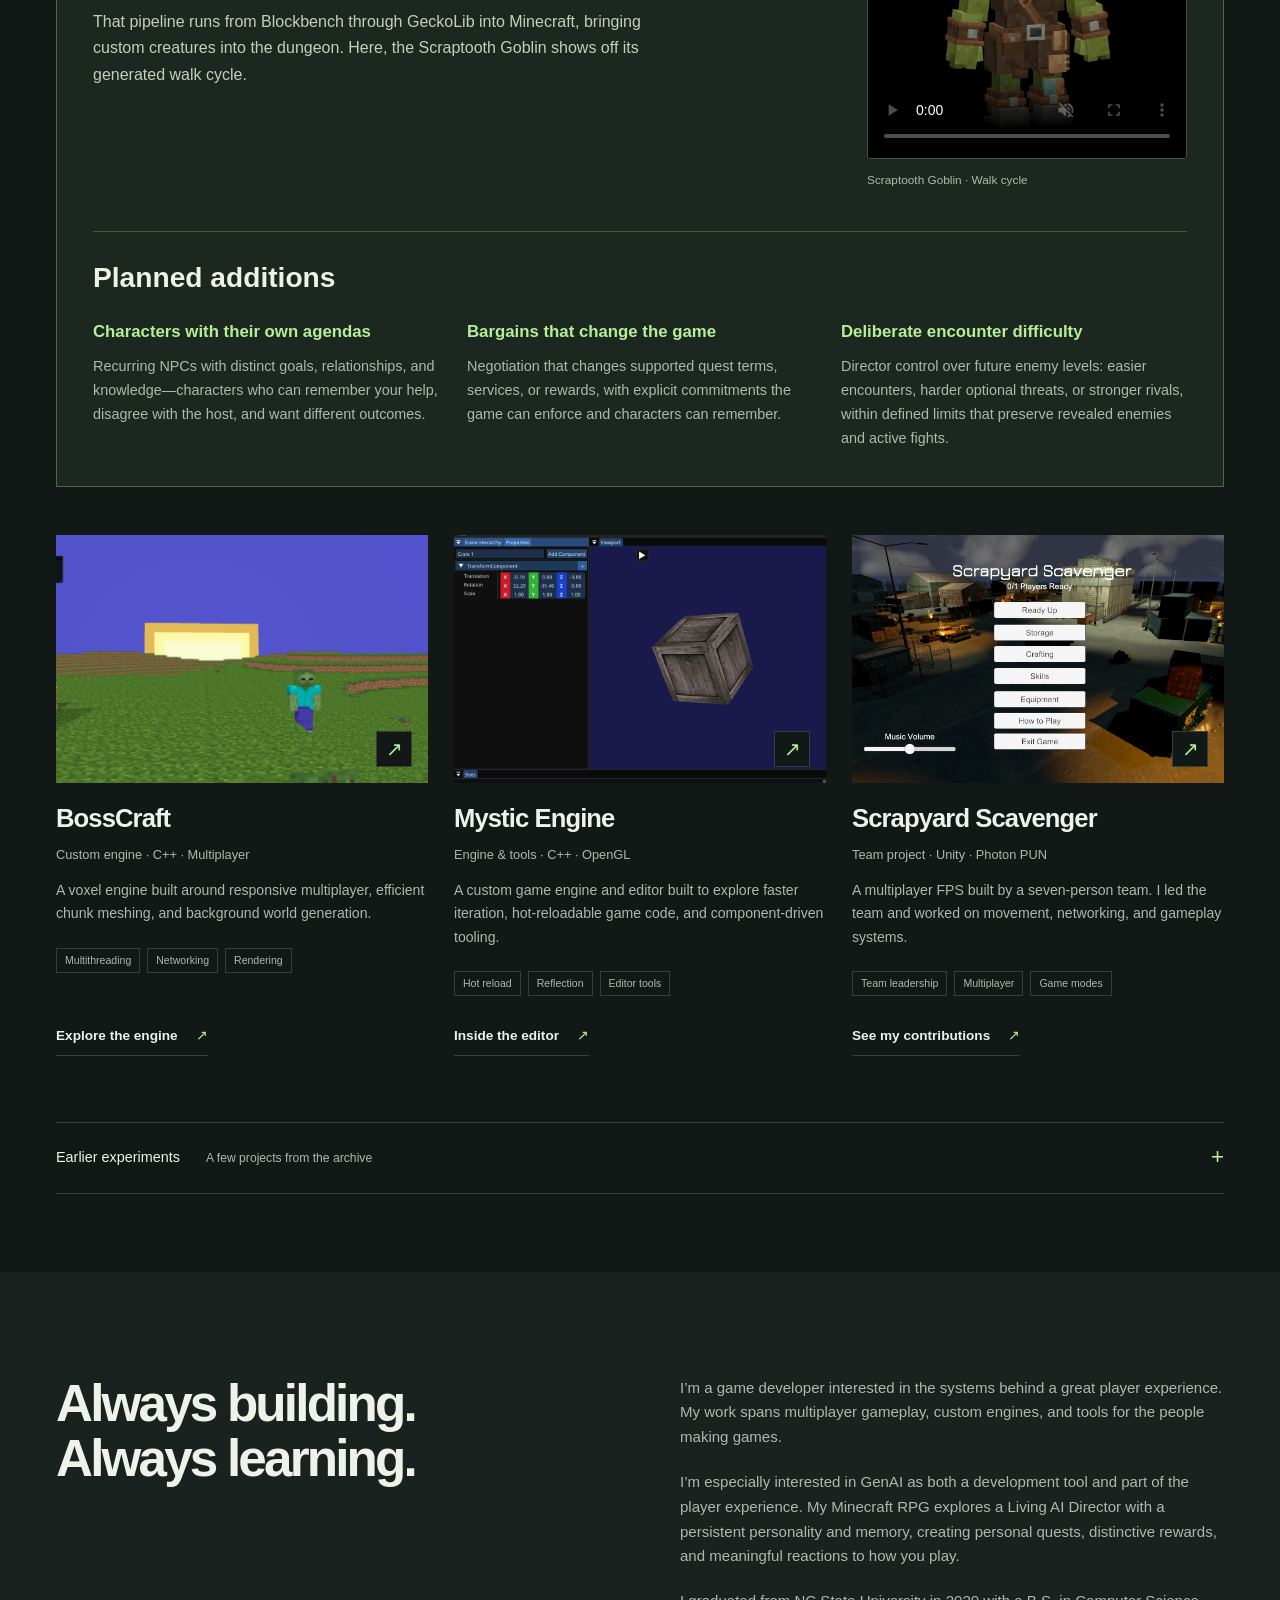
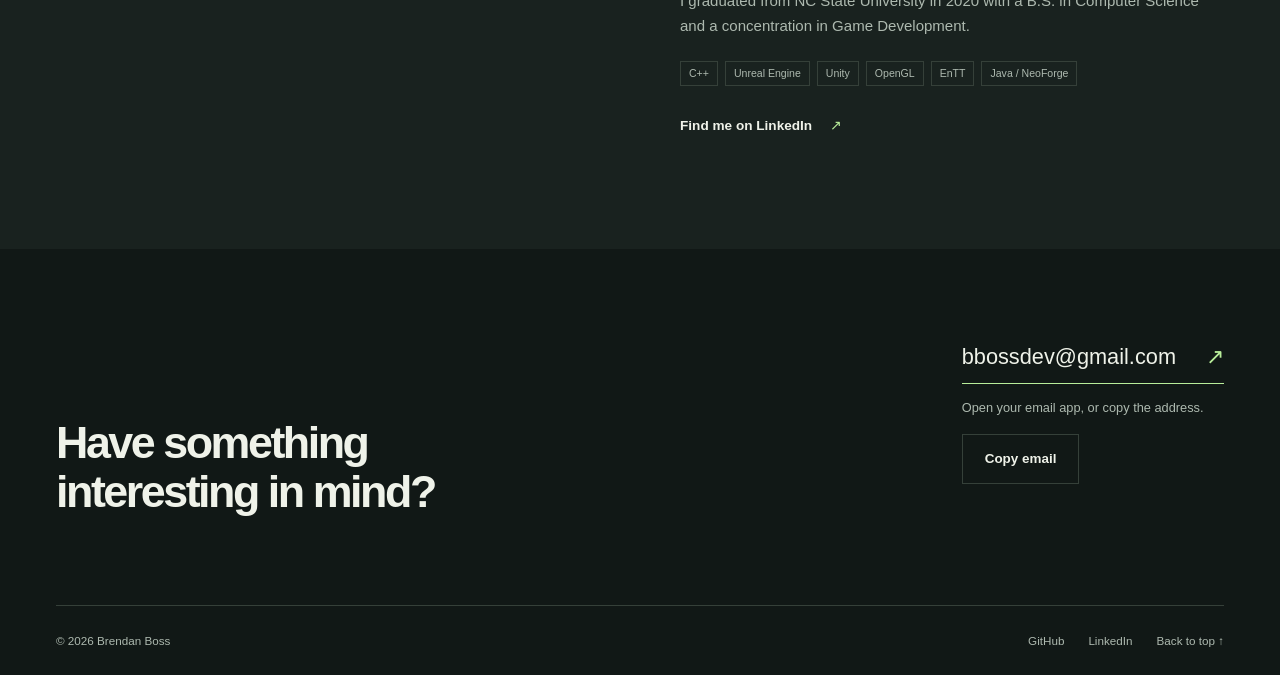
==== commit f53d65dd: "Version gameplay image URL to invalidate browser caches" ====
--- a/index.html
+++ b/index.html
@@ -10,7 +10,7 @@
   <meta property="og:title" content="Brendan Boss | Game Development & GenAI">
   <meta property="og:description" content="Game development experience on Call of Duty: Warzone, custom engines, and a growing interest in generative AI for games. Explore Brendan Boss’s work and GenAI Dungeon Crawler.">
   <meta property="og:url" content="https://likethebossone.github.io/">
-  <meta property="og:image" content="https://likethebossone.github.io/assets/img/portfolio/ai-minecraft/gameplay.png">
+  <meta property="og:image" content="https://likethebossone.github.io/assets/img/portfolio/ai-minecraft/gameplay-8ce22878163d.png">
   <meta property="og:image:alt" content="Minecraft RPG combat against Scraptooth goblins in a dungeon street, with spell effects, a minimap, and health and mana bars.">
   <link rel="canonical" href="https://likethebossone.github.io/">
   <link rel="icon" type="image/svg+xml" href="assets/img/favicon.svg">
@@ -45,7 +45,7 @@
       </div>
       <aside class="hero-feature" aria-label="Featured personal project: GenAI Dungeon Crawler">
         <a href="#ai-minecraft" class="hero-image-link" aria-label="Explore GenAI Dungeon Crawler">
-          <img src="assets/img/portfolio/ai-minecraft/gameplay.png" width="1903" height="1040" alt="Minecraft RPG combat against Scraptooth goblins in a dungeon street, with spell effects, a minimap, and health and mana bars." fetchpriority="high">
+          <img src="assets/img/portfolio/ai-minecraft/gameplay-8ce22878163d.png" width="1903" height="1040" alt="Minecraft RPG combat against Scraptooth goblins in a dungeon street, with spell effects, a minimap, and health and mana bars." fetchpriority="high">
           <span class="image-corner" aria-hidden="true">↗</span>
         </a>
         <div class="hero-feature-caption"><div><h2>GenAI Dungeon Crawler</h2></div><span class="small-note">A living AI host<br>inside Minecraft</span></div>
@@ -78,7 +78,7 @@
               <div class="ai-description"><p>A single-player dungeon RPG inside Minecraft, inspired by Matt Dinniman’s LitRPG series <a href="https://mattdinniman.com/books/dungeon-crawler-carl/"><cite>Dungeon Crawler Carl</cite></a>. Survival, spectacle, and your relationship with the dungeon’s AI host shape the experience.</p><p>The Living AI Director is an opinionated host with a persistent personality and campaign memory. It uses generative AI to shape each floor’s story, react to your choices, and adapt encounters you have yet to discover.</p></div>
             </div>
             <figure class="ai-gameplay">
-              <img src="assets/img/portfolio/ai-minecraft/gameplay.png" width="1903" height="1040" alt="Minecraft RPG combat against Scraptooth goblins in a dungeon street, with spell effects, a minimap, and health and mana bars." loading="lazy">
+              <img src="assets/img/portfolio/ai-minecraft/gameplay-8ce22878163d.png" width="1903" height="1040" alt="Minecraft RPG combat against Scraptooth goblins in a dungeon street, with spell effects, a minimap, and health and mana bars." loading="lazy">
               <figcaption>Dungeon combat</figcaption>
             </figure>
           </div>
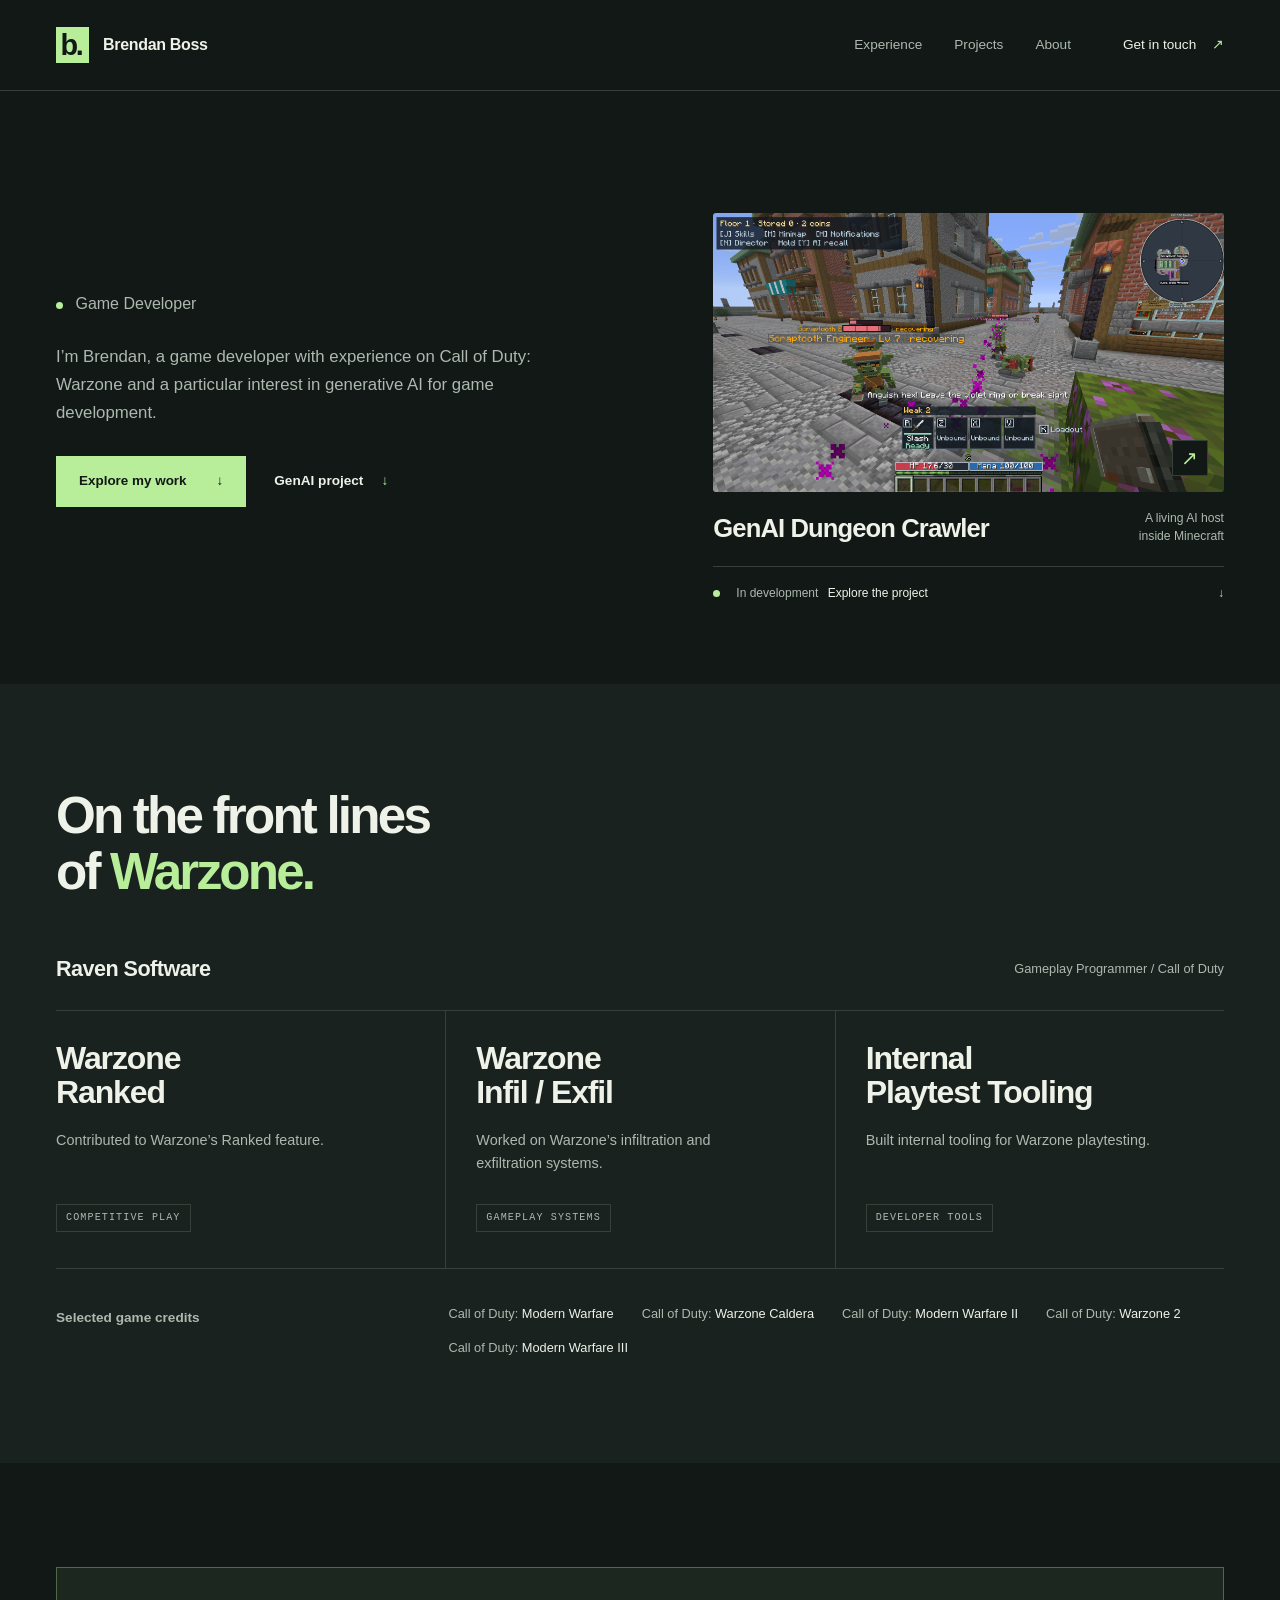
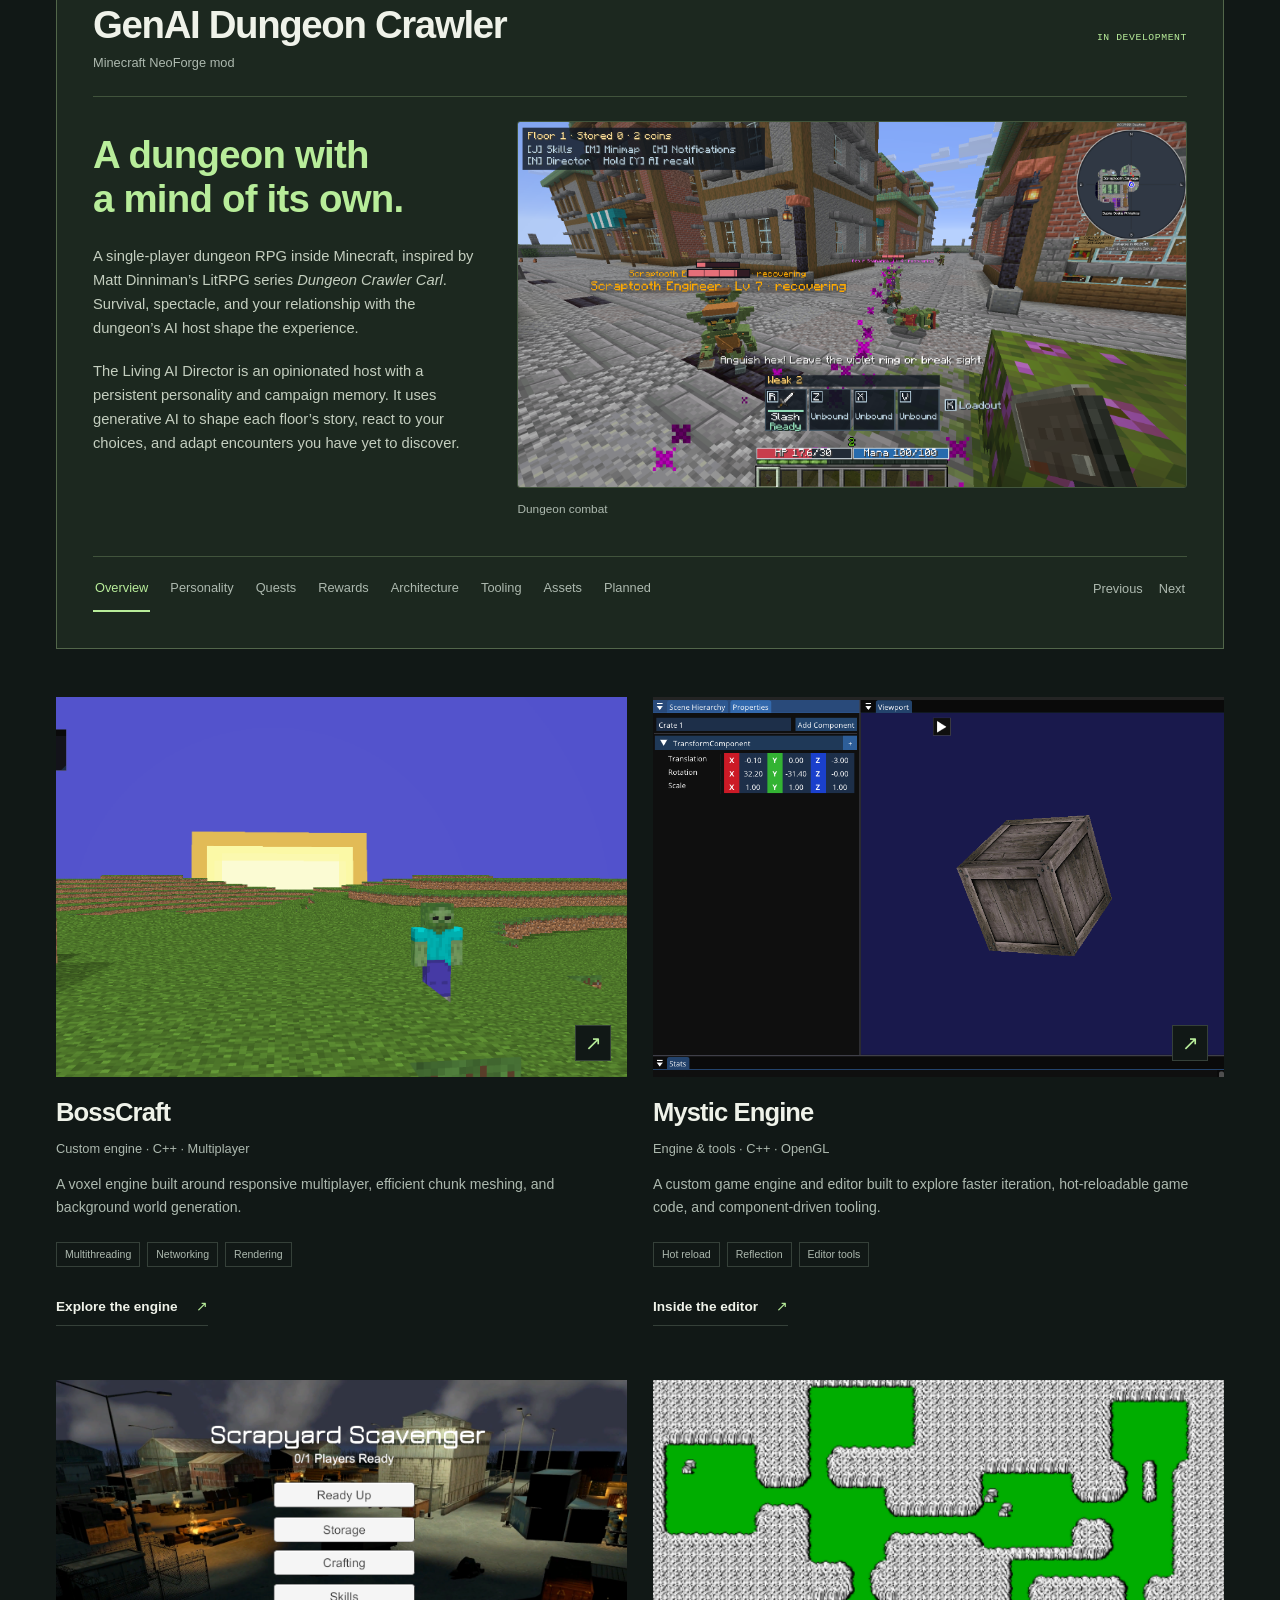
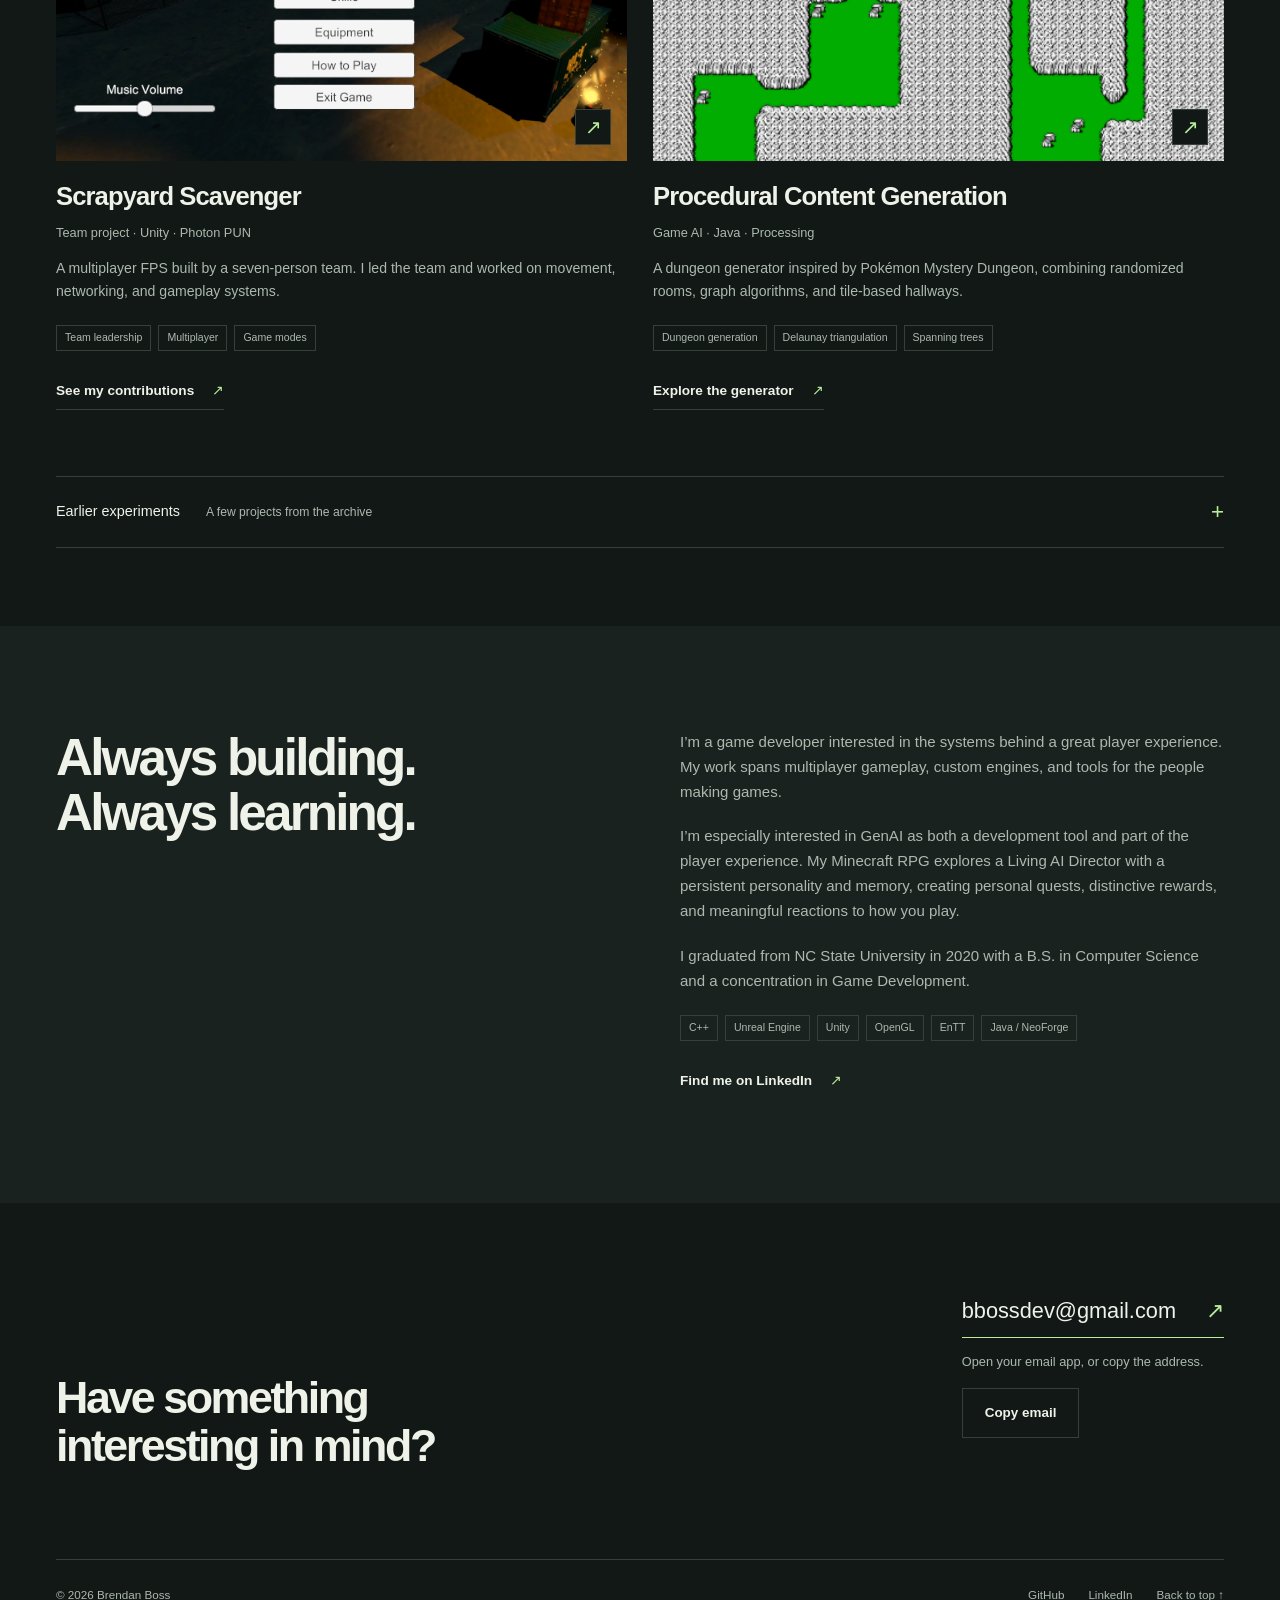
==== commit 6052d142: "Restore PCG project and add compact GenAI chapter selector" ====
--- a/index.html
+++ b/index.html
@@ -69,12 +69,11 @@
     <section class="section projects-section" id="portfolio" aria-label="Selected projects">
       <div class="container">
         <article class="ai-feature" id="ai-minecraft" aria-labelledby="ai-title">
-          <div class="ai-feature-header"><span class="status-label">In development</span></div>
-          <div class="ai-overview">
+          <div class="ai-feature-header"><div><h3 id="ai-title">GenAI Dungeon Crawler</h3><p class="project-meta">Minecraft NeoForge mod</p></div><span class="status-label">In development</span></div>
+          <div class="ai-panels">
+          <div class="ai-overview ai-panel" id="ai-panel-overview" data-label="Overview">
             <div class="ai-copy">
-              <h3 id="ai-title">GenAI Dungeon Crawler</h3>
-              <p class="project-meta">Minecraft NeoForge mod</p>
-              <p class="ai-tagline">A dungeon with<br>a mind of its own.</p>
+              <h4 class="ai-tagline">A dungeon with<br>a mind of its own.</h4>
               <div class="ai-description"><p>A single-player dungeon RPG inside Minecraft, inspired by Matt Dinniman’s LitRPG series <a href="https://mattdinniman.com/books/dungeon-crawler-carl/"><cite>Dungeon Crawler Carl</cite></a>. Survival, spectacle, and your relationship with the dungeon’s AI host shape the experience.</p><p>The Living AI Director is an opinionated host with a persistent personality and campaign memory. It uses generative AI to shape each floor’s story, react to your choices, and adapt encounters you have yet to discover.</p></div>
             </div>
             <figure class="ai-gameplay">
@@ -82,7 +81,7 @@
               <figcaption>Dungeon combat</figcaption>
             </figure>
           </div>
-          <section class="ai-story ai-story-media ai-plans" aria-labelledby="ai-relationship-title">
+          <section class="ai-story ai-story-media ai-plans ai-panel" id="ai-panel-relationship" data-label="Personality" aria-labelledby="ai-relationship-title">
             <div class="ai-story-copy">
               <h4 id="ai-relationship-title">Personality & memory</h4>
               <div class="ai-description"><p>The System AI has a persistent personality, but its opinion of you can change. The tactics you repeat and the choices you make become part of your shared history, giving its sarcasm, grudging respect, and later callbacks something personal to draw on.</p><p>That relationship is grounded in confirmed gameplay. The host’s identity, changing attitude, and supporting events are saved separately, so a new remark doesn’t rewrite what happened—and a different approach can give it reason to reconsider.</p></div>
@@ -92,7 +91,7 @@
               <figcaption>System AI · Recent reactions</figcaption>
             </figure>
           </section>
-          <section class="ai-story ai-story-media ai-plans" aria-labelledby="ai-quests-title">
+          <section class="ai-story ai-story-media ai-plans ai-panel" id="ai-panel-quests" data-label="Quests" aria-labelledby="ai-quests-title">
             <div class="ai-story-copy">
               <h4 id="ai-quests-title">Reactive quests</h4>
               <div class="ai-description"><p>A discovery, close call, or unusual tactic can become the starting point for an optional quest. The AI chooses an objective from the dungeon’s available interactions and gives it a title, introduction, and voice of its own.</p><p>Those objectives refer to real places, enemies, and objects. Before a quest appears, the game checks its targets, prerequisites, remaining time, and ownership. A past accomplishment can inspire the next challenge; it cannot automatically complete it.</p></div>
@@ -102,7 +101,7 @@
               <figcaption>Loose Teeth, Loose Ends · Side quest</figcaption>
             </figure>
           </section>
-          <section class="ai-story ai-plans" aria-labelledby="ai-rewards-title">
+          <section class="ai-story ai-plans ai-panel" id="ai-panel-rewards" data-label="Rewards" aria-labelledby="ai-rewards-title">
             <div class="ai-story-copy ai-story-wide">
               <h4 id="ai-rewards-title">Achievements & personalized loot</h4>
               <div class="ai-description"><p>The AI can recognize an unusual combination of actions with an original achievement, beyond a fixed checklist. It decides whether the moment deserves an award, then delivers its verdict with a punchline, a mock accolade, or backhanded praise.</p><p>Rewards can include custom equipment with original names, flavor, and useful properties. Recent actions, practiced skills, and current gear inform the selection: a utility-focused player can receive different bonuses from a ranged or support build. The game validates each allocation, saves the box’s contents, and ensures that opening it cannot pay out twice.</p></div>
@@ -118,7 +117,7 @@
             </figure>
             </div>
           </section>
-          <section class="ai-story ai-plans" aria-labelledby="ai-architecture-title">
+          <section class="ai-story ai-plans ai-panel" id="ai-panel-architecture" data-label="Architecture" aria-labelledby="ai-architecture-title">
             <div class="ai-story-copy ai-story-wide">
               <h4 id="ai-architecture-title">Runtime architecture</h4>
               <div class="ai-description"><p>I chose Minecraft with NeoForge for its broad event bus: native hooks into the player’s actions and the surrounding world. Confirmed events feed the Director’s memory and give its decisions context.</p><p>The model proposes actions through a supported vocabulary. Game code checks whether they are legal in the current state before committing them. This gives the host room to improvise while preserving active fights, completed objectives, and earned rewards. Delayed responses are checked again so an old proposal cannot change a run that has moved on.</p></div>
@@ -131,7 +130,7 @@
               <li><span>Commit</span><strong>Saved outcome</strong><small>Persistent state and delivery records</small></li>
             </ol>
           </section>
-          <section class="ai-story ai-story-media ai-plans" aria-labelledby="ai-workbench-title">
+          <section class="ai-story ai-story-media ai-plans ai-panel" id="ai-panel-workbench" data-label="Tooling" aria-labelledby="ai-workbench-title">
             <div class="ai-story-copy">
               <h4 id="ai-workbench-title">Developer tooling</h4>
               <div class="ai-description"><p>Every session records how the Director responds. An in-game event log and a local experiment workbench let me follow the evidence behind a request, inspect the model’s response, and see why the game accepted, repaired, or rejected it.</p><p>The workbench brings together request history, retries, latency, and reported usage and cost. That makes it possible to investigate both engineering failures and creative problems, such as a host that keeps repeating the same joke. Successful generation and successful reward delivery are tracked separately.</p></div>
@@ -141,7 +140,7 @@
               <figcaption>Quest inspector · Saved conditions</figcaption>
             </figure>
           </section>
-          <section class="ai-assets ai-story ai-plans" aria-labelledby="ai-assets-title">
+          <section class="ai-assets ai-story ai-plans ai-panel" id="ai-panel-assets" data-label="Assets" aria-labelledby="ai-assets-title">
             <div class="ai-assets-grid">
               <div class="ai-asset-copy">
                 <h4 id="ai-assets-title">Asset creation</h4>
@@ -152,7 +151,7 @@
                 </div>
               </div>
               <figure class="ai-asset-demo">
-                <video controls autoplay muted loop playsinline preload="metadata" poster="assets/img/portfolio/ai-minecraft/scraptooth-goblin.png" aria-label="Scraptooth Goblin walk animation">
+                <video controls muted loop playsinline preload="metadata" poster="assets/img/portfolio/ai-minecraft/scraptooth-goblin.png" aria-label="Scraptooth Goblin walk animation">
                   <source src="assets/video/ai-minecraft/scraptooth-goblin-walk.mp4" type="video/mp4">
                   <a href="assets/video/ai-minecraft/scraptooth-goblin-walk.mp4">Watch the Scraptooth Goblin walk animation.</a>
                 </video>
@@ -160,7 +159,7 @@
               </figure>
             </div>
           </section>
-          <section class="ai-story ai-plans" aria-labelledby="ai-future-title">
+          <section class="ai-story ai-plans ai-panel" id="ai-panel-future" data-label="Planned" aria-labelledby="ai-future-title">
             <h4 id="ai-future-title">Planned additions</h4>
             <div class="ai-future-grid">
               <div><h5>Characters with their own agendas</h5><p>Recurring NPCs with distinct goals, relationships, and knowledge—characters who can remember your help, disagree with the host, and want different outcomes.</p></div>
@@ -168,6 +167,11 @@
               <div><h5>Deliberate encounter difficulty</h5><p>Director control over future enemy levels: easier encounters, harder optional threats, or stronger rivals, within defined limits that preserve revealed enemies and active fights.</p></div>
             </div>
           </section>
+          </div>
+          <div class="ai-selector" hidden>
+            <div class="ai-tabs" role="tablist" aria-label="GenAI Dungeon Crawler sections"></div>
+            <div class="ai-step-controls"><button type="button" data-ai-step="-1" aria-label="Previous section">Previous</button><button type="button" data-ai-step="1" aria-label="Next section">Next</button></div>
+          </div>
         </article>
 
         <div class="project-grid">
@@ -182,13 +186,16 @@
           <article class="project-card">
             <a class="project-image" href="projects/scrapyard-scavenger.html" aria-label="Explore Scrapyard Scavenger"><img src="assets/img/portfolio/scrapyard.png" width="1415" height="972" alt="The Scrapyard Scavenger multiplayer lobby in an abandoned industrial yard." loading="lazy"><span class="image-corner" aria-hidden="true">↗</span></a>
             <div class="project-body"><h3><a href="projects/scrapyard-scavenger.html">Scrapyard Scavenger</a></h3><p class="project-meta">Team project · Unity · Photon PUN</p><p>A multiplayer FPS built by a seven-person team. I led the team and worked on movement, networking, and gameplay systems.</p><ul class="tags" aria-label="Project focuses"><li>Team leadership</li><li>Multiplayer</li><li>Game modes</li></ul><a class="text-link" href="projects/scrapyard-scavenger.html">See my contributions <span aria-hidden="true">↗</span></a></div>
+          </article>
+          <article class="project-card">
+            <a class="project-image" href="projects/pcg.html" aria-label="Explore Procedural Content Generation"><img src="assets/img/portfolio/pcg.png" width="495" height="351" alt="Generated tile-based dungeon with green rooms connected by winding corridors." loading="lazy"><span class="image-corner" aria-hidden="true">↗</span></a>
+            <div class="project-body"><h3><a href="projects/pcg.html">Procedural Content Generation</a></h3><p class="project-meta">Game AI · Java · Processing</p><p>A dungeon generator inspired by Pokémon Mystery Dungeon, combining randomized rooms, graph algorithms, and tile-based hallways.</p><ul class="tags" aria-label="Project focuses"><li>Dungeon generation</li><li>Delaunay triangulation</li><li>Spanning trees</li></ul><a class="text-link" href="projects/pcg.html">Explore the generator <span aria-hidden="true">↗</span></a></div>
           </article>
         </div>
 
         <details class="archive"><summary><span>Earlier experiments <span class="archive-note">A few projects from the archive</span></span><span class="details-symbol" aria-hidden="true">+</span></summary><div class="archive-list">
           <a href="https://github.com/LikeTheBossOne/ECS-Engine"><span><strong>ECS Library</strong><small>A from-scratch exploration of data-oriented engine architecture.</small></span><span aria-hidden="true">↗</span></a>
           <a href="https://github.com/LikeTheBossOne/AdventOfTheMystics"><span><strong>Advent of the Mystics</strong><small>Archived Unreal Engine RPG prototype using the Gameplay Ability System.</small></span><span aria-hidden="true">↗</span></a>
-          <a href="https://github.com/LikeTheBossOne/ProceduralContentGen"><span><strong>Procedural Generation</strong><small>Archived dungeon-generation experiment in Java and Processing.</small></span><span aria-hidden="true">↗</span></a>
         </div></details>
       </div>
     </section>
--- a/css/styles.css
+++ b/css/styles.css
@@ -142,7 +142,7 @@
 .ai-status { border-top: 1px solid #41543c; display: grid; grid-template-columns: 1fr 1fr; gap: 48px; padding-top: 25px; }
 .ai-status p { font-size: .77rem; color: var(--muted); margin-top: 6px; }
 .status-heading { font-size: .85rem; font-weight: 500; color: var(--accent); }
-.project-grid { display: grid; grid-template-columns: repeat(3, 1fr); gap: 26px; }
+.project-grid { display: grid; grid-template-columns: repeat(2, minmax(0, 1fr)); gap: 38px 26px; }
 .project-card { display: flex; flex-direction: column; min-width: 0; }
 .project-image img { aspect-ratio: 1.5; object-fit: cover; transition: transform .4s ease; }
 .project-body { display: flex; flex-direction: column; align-items: flex-start; flex: 1; padding: 22px 0 16px; }
@@ -247,9 +247,6 @@
   .ai-overview { grid-template-columns: 1fr; gap: 28px; }
   .ai-gameplay { justify-self: center; }
   .project-grid { grid-template-columns: 1fr 1fr; row-gap: 38px; }
-  .project-card:last-child { grid-column: 1/-1; display: grid; grid-template-columns: 1fr 1fr; gap: 22px; }
-  .project-card:last-child .project-image img { height: 100%; }
-  .project-card:last-child .project-body { padding-top: 0; }
   .contact-section { align-items: flex-start; flex-direction: column; padding-block: 65px; }
 }
 @media (max-width: 600px) {
@@ -292,9 +289,6 @@
   .ai-flow li:not(:last-child)::after { content: " ↓"; }
   .ai-status { grid-template-columns: 1fr; gap: 20px; }
   .project-grid { grid-template-columns: 1fr; gap: 36px; }
-  .project-card:last-child { display: flex; gap: 0; }
-  .project-card:last-child .project-image img { height: auto; }
-  .project-card:last-child .project-body { padding-top: 22px; }
   .project-body h3 { font-size: 1.7rem; }
   .project-body .tags { margin-block: 18px; }
   .archive { margin-top: 34px; }
@@ -316,3 +310,49 @@
   html { scroll-behavior: auto; }
   *, *::before, *::after { transition: none !important; animation: none !important; }
 }
+
+/* Compact chapter showcase; without JS every chapter remains readable. */
+.ai-feature-header { justify-content: space-between; align-items: center; gap: 24px; padding-bottom: 24px; border-bottom: 1px solid #41543c; }
+.ai-feature-header h3 { font-size: clamp(1.7rem, 3vw, 2.5rem); }
+.ai-feature-header .project-meta { margin-top: 8px; }
+.ai-feature-header .status-label { border: 0; padding: 0; white-space: nowrap; }
+.ai-feature .ai-tagline { font-size: clamp(1.7rem, 3vw, 2.65rem); margin-top: 12px; line-height: 1.15; }
+.has-selector .ai-panels { display: grid; }
+.has-selector .ai-panel { grid-area: 1 / 1; display: grid; grid-template-columns: minmax(0, .85fr) minmax(0, 1.45fr); gap: 32px; align-items: start; margin: 0; padding: 0; border: 0; min-width: 0; }
+.has-selector .ai-panel.is-inactive { visibility: hidden; pointer-events: none; }
+.has-selector .ai-panel .ai-description { margin-top: 22px; }
+.has-selector .ai-panel .ai-description p { font-size: .92rem; }
+.has-selector .ai-gameplay { width: 100%; max-width: none; }
+.has-selector .ai-assets-grid { display: contents; }
+.has-selector .ai-asset-demo { width: min(100%, 340px); }
+.has-selector .ai-capture-grid { margin-top: 0; grid-template-columns: 1fr 1fr; gap: 16px; }
+.has-selector .ai-pipeline { margin: 0; grid-template-columns: 1fr; border-top: 0; }
+.has-selector .ai-pipeline li { display: grid; grid-template-columns: 90px 1fr; column-gap: 16px; padding: 12px 0; }
+.has-selector .ai-pipeline li + li { border-left: 0; border-top: 1px solid #41543c; }
+.has-selector .ai-pipeline span { grid-row: span 2; margin: 2px 0 0; }
+.has-selector .ai-pipeline small { margin-top: 3px; }
+.has-selector .ai-future-grid { grid-template-columns: 1fr; margin-top: 0; gap: 20px; }
+.has-selector .ai-future-grid h5 { margin-bottom: 8px; }
+.ai-selector { display: flex; align-items: center; gap: 16px; border-top: 1px solid #41543c; margin-top: 26px; padding-top: 8px; }
+.ai-tabs { position: relative; display: flex; flex: 1; gap: 18px; min-width: 0; overflow-x: auto; scrollbar-width: thin; scrollbar-color: #52664a transparent; }
+.ai-selector button { background: transparent; border: 0; color: var(--muted); cursor: pointer; white-space: nowrap; font-size: .8rem; min-height: 44px; padding: 12px 2px; }
+.ai-tabs button { border-bottom: 2px solid transparent; }
+.ai-tabs button[aria-selected="true"] { color: var(--accent); border-bottom-color: var(--accent); }
+.ai-selector button:hover { color: var(--accent); }
+.ai-selector button:focus-visible { outline-offset: -3px; }
+.ai-step-controls { display: flex; gap: 12px; }
+@media (max-width: 800px) {
+  .has-selector .ai-panel { grid-template-columns: 1fr; gap: 24px; }
+  .has-selector .ai-panel.is-inactive { display: none; }
+  .ai-feature-header { align-items: flex-start; }
+  .ai-feature-header .status-label { white-space: normal; text-align: right; }
+  .ai-selector { gap: 10px; }
+  .ai-tabs { gap: 16px; }
+  .ai-step-controls { gap: 8px; }
+  .ai-selector button { font-size: .75rem; }
+}
+@media (max-width: 450px) {
+  .ai-feature-header { flex-direction: column; gap: 12px; }
+  .ai-step-controls { display: none; }
+  .has-selector .ai-capture-grid { grid-template-columns: 1fr; }
+}
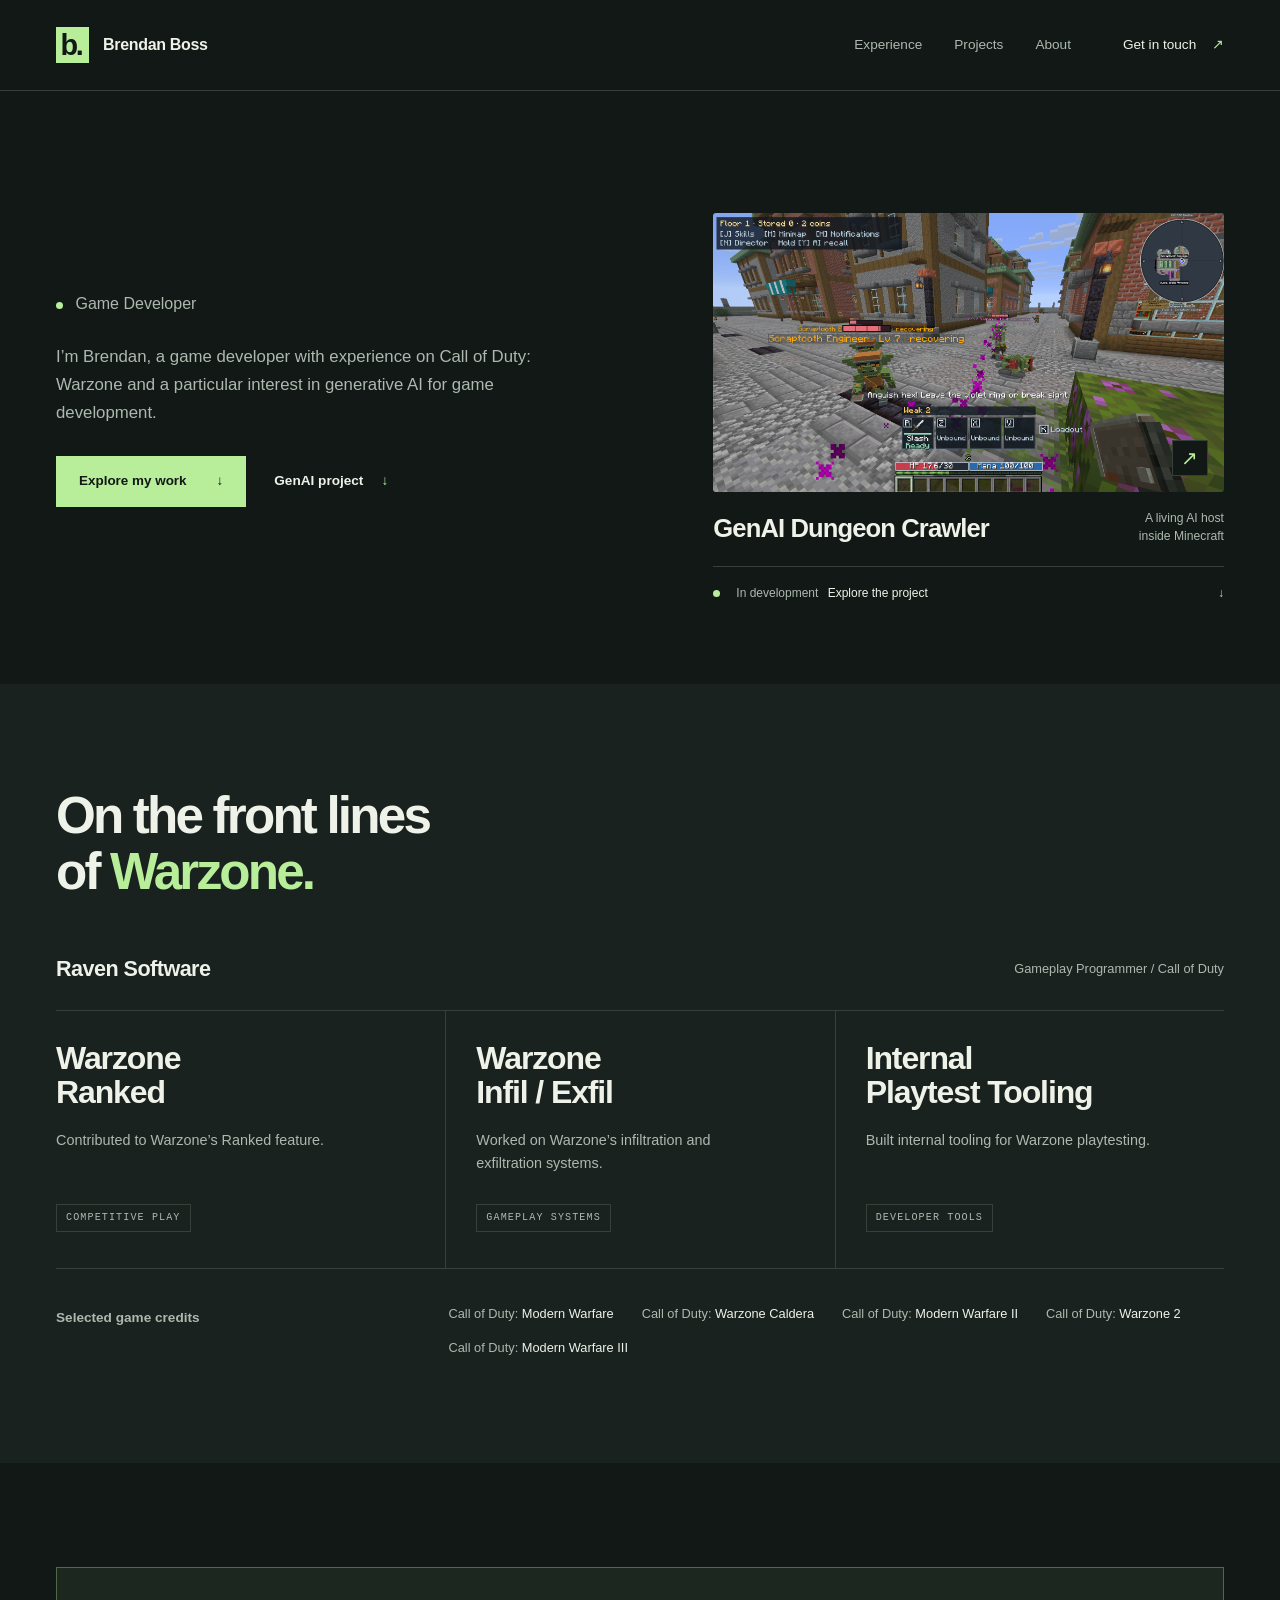
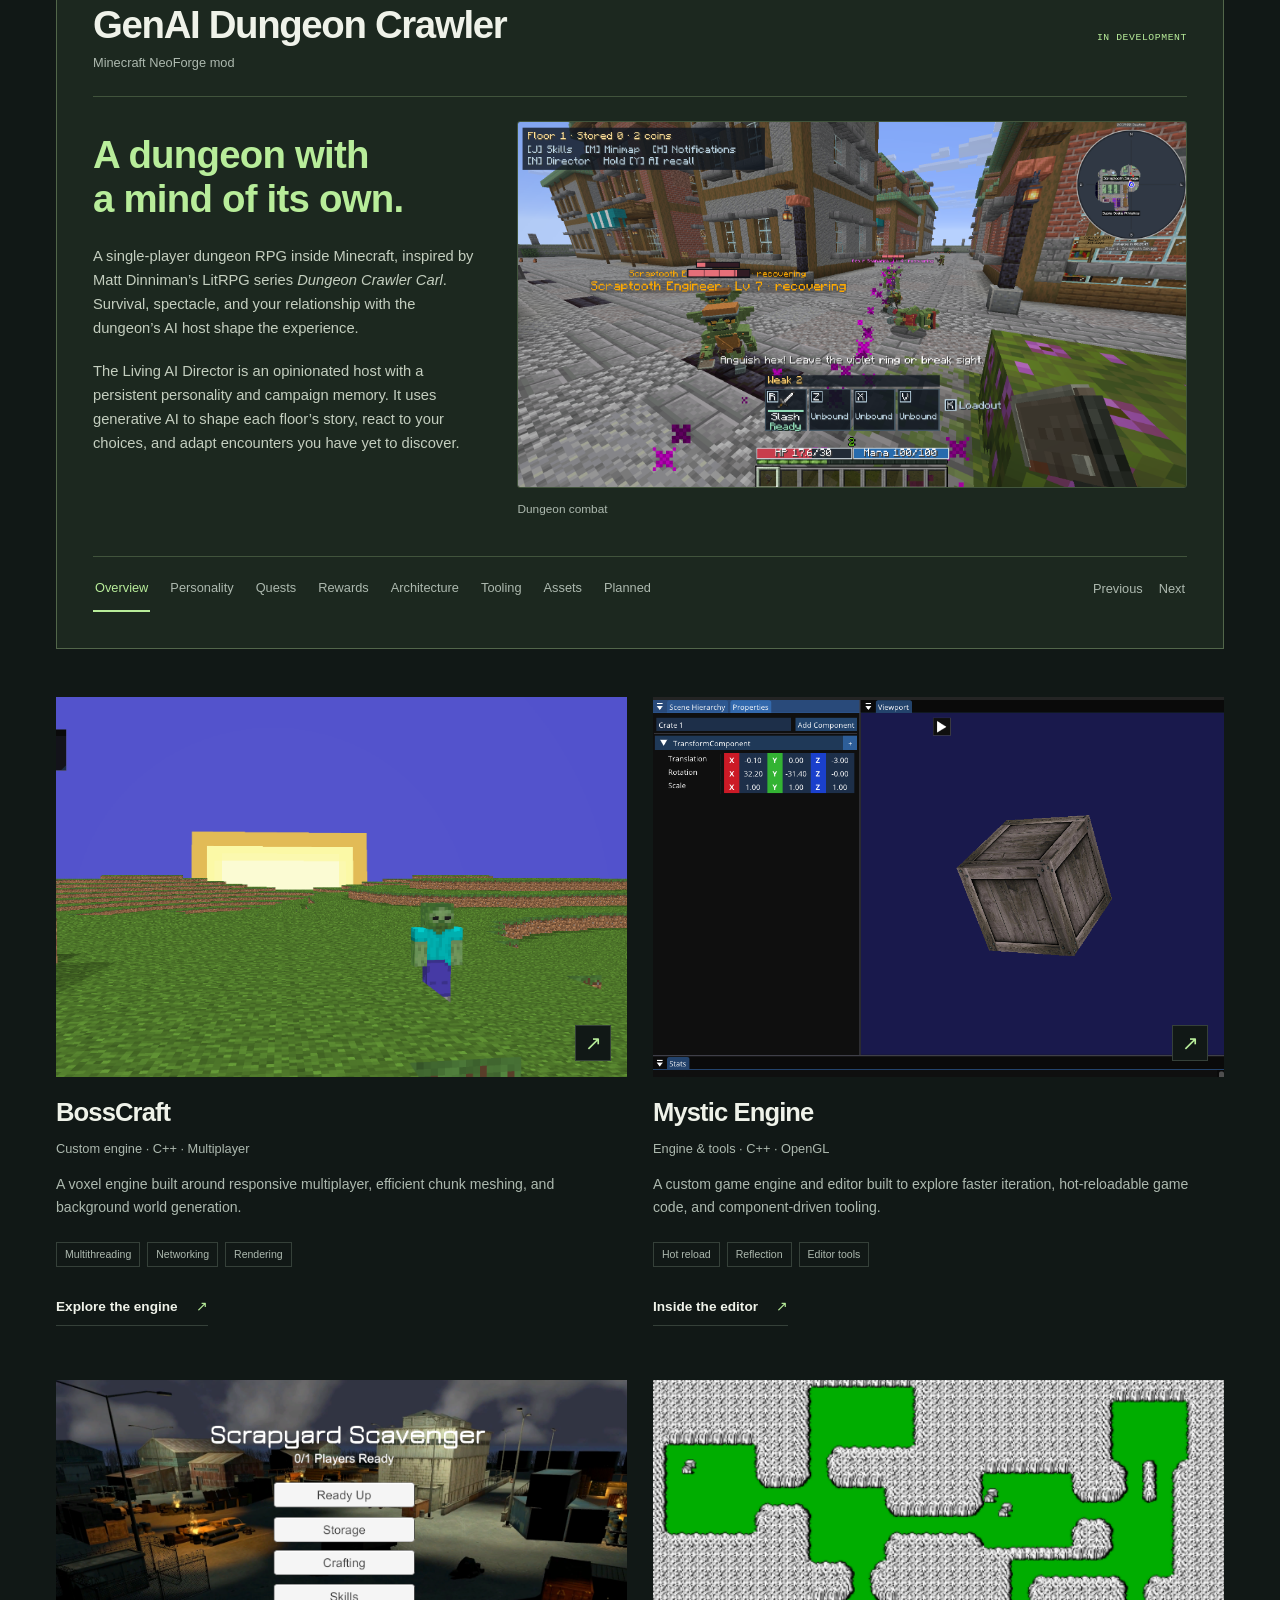
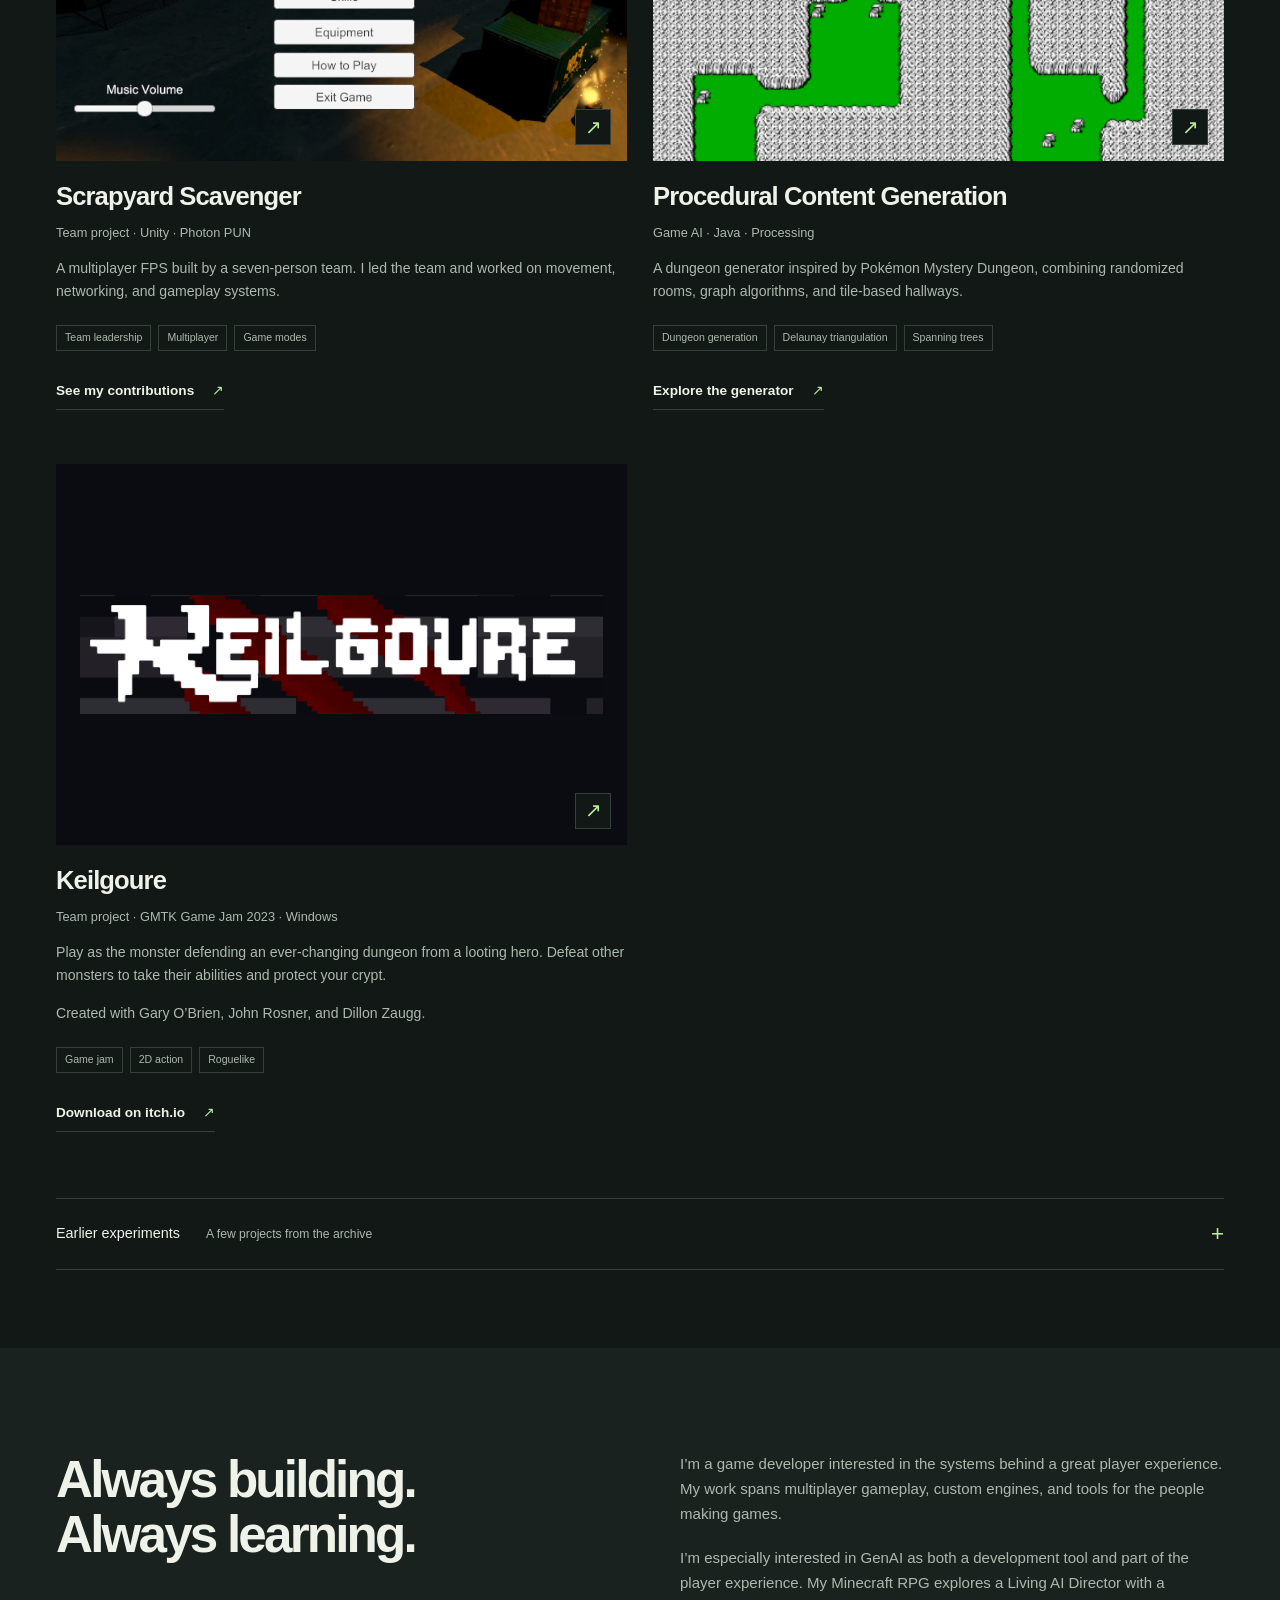
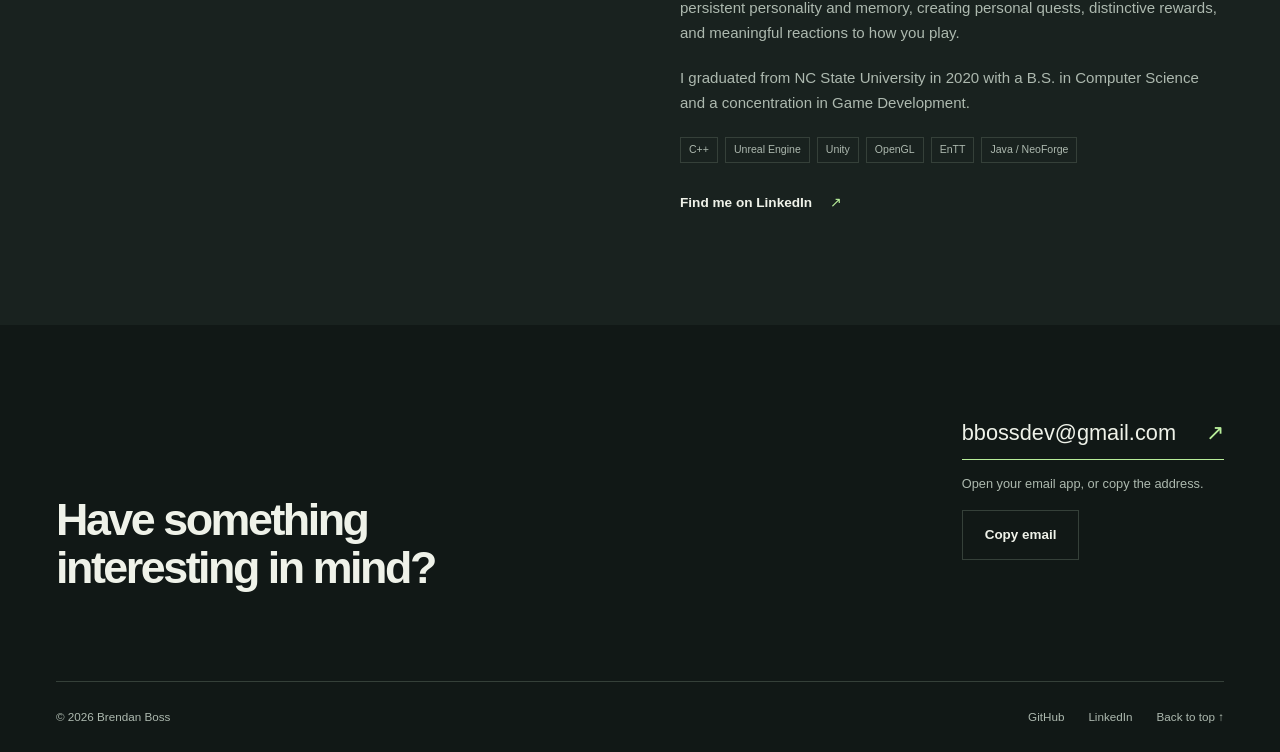
==== commit 4857c9c2: "Add Keilgoure game jam project to portfolio" ====
--- a/index.html
+++ b/index.html
@@ -191,6 +191,10 @@
             <a class="project-image" href="projects/pcg.html" aria-label="Explore Procedural Content Generation"><img src="assets/img/portfolio/pcg.png" width="495" height="351" alt="Generated tile-based dungeon with green rooms connected by winding corridors." loading="lazy"><span class="image-corner" aria-hidden="true">↗</span></a>
             <div class="project-body"><h3><a href="projects/pcg.html">Procedural Content Generation</a></h3><p class="project-meta">Game AI · Java · Processing</p><p>A dungeon generator inspired by Pokémon Mystery Dungeon, combining randomized rooms, graph algorithms, and tile-based hallways.</p><ul class="tags" aria-label="Project focuses"><li>Dungeon generation</li><li>Delaunay triangulation</li><li>Spanning trees</li></ul><a class="text-link" href="projects/pcg.html">Explore the generator <span aria-hidden="true">↗</span></a></div>
           </article>
+          <article class="project-card" id="keilgoure">
+            <a class="project-image project-image-logo" href="https://dizee5.itch.io/keilgoure" aria-label="View Keilgoure on itch.io"><img src="assets/img/portfolio/keilgoure.png" width="2304" height="526" alt="Keilgoure's white pixel-art title over a dark background with red claw marks." loading="lazy"><span class="image-corner" aria-hidden="true">↗</span></a>
+            <div class="project-body"><h3><a href="https://dizee5.itch.io/keilgoure">Keilgoure</a></h3><p class="project-meta">Team project · GMTK Game Jam 2023 · Windows</p><p>Play as the monster defending an ever-changing dungeon from a looting hero. Defeat other monsters to take their abilities and protect your crypt.</p><p>Created with Gary O’Brien, John Rosner, and Dillon Zaugg.</p><ul class="tags" aria-label="Project focuses"><li>Game jam</li><li>2D action</li><li>Roguelike</li></ul><a class="text-link" href="https://dizee5.itch.io/keilgoure">Download on itch.io <span aria-hidden="true">↗</span></a></div>
+          </article>
         </div>
 
         <details class="archive"><summary><span>Earlier experiments <span class="archive-note">A few projects from the archive</span></span><span class="details-symbol" aria-hidden="true">+</span></summary><div class="archive-list">
--- a/css/styles.css
+++ b/css/styles.css
@@ -356,3 +356,5 @@
   .ai-step-controls { display: none; }
   .has-selector .ai-capture-grid { grid-template-columns: 1fr; }
 }
+
+.project-image-logo img { object-fit: contain; background: #0b0c12; padding: 24px; }
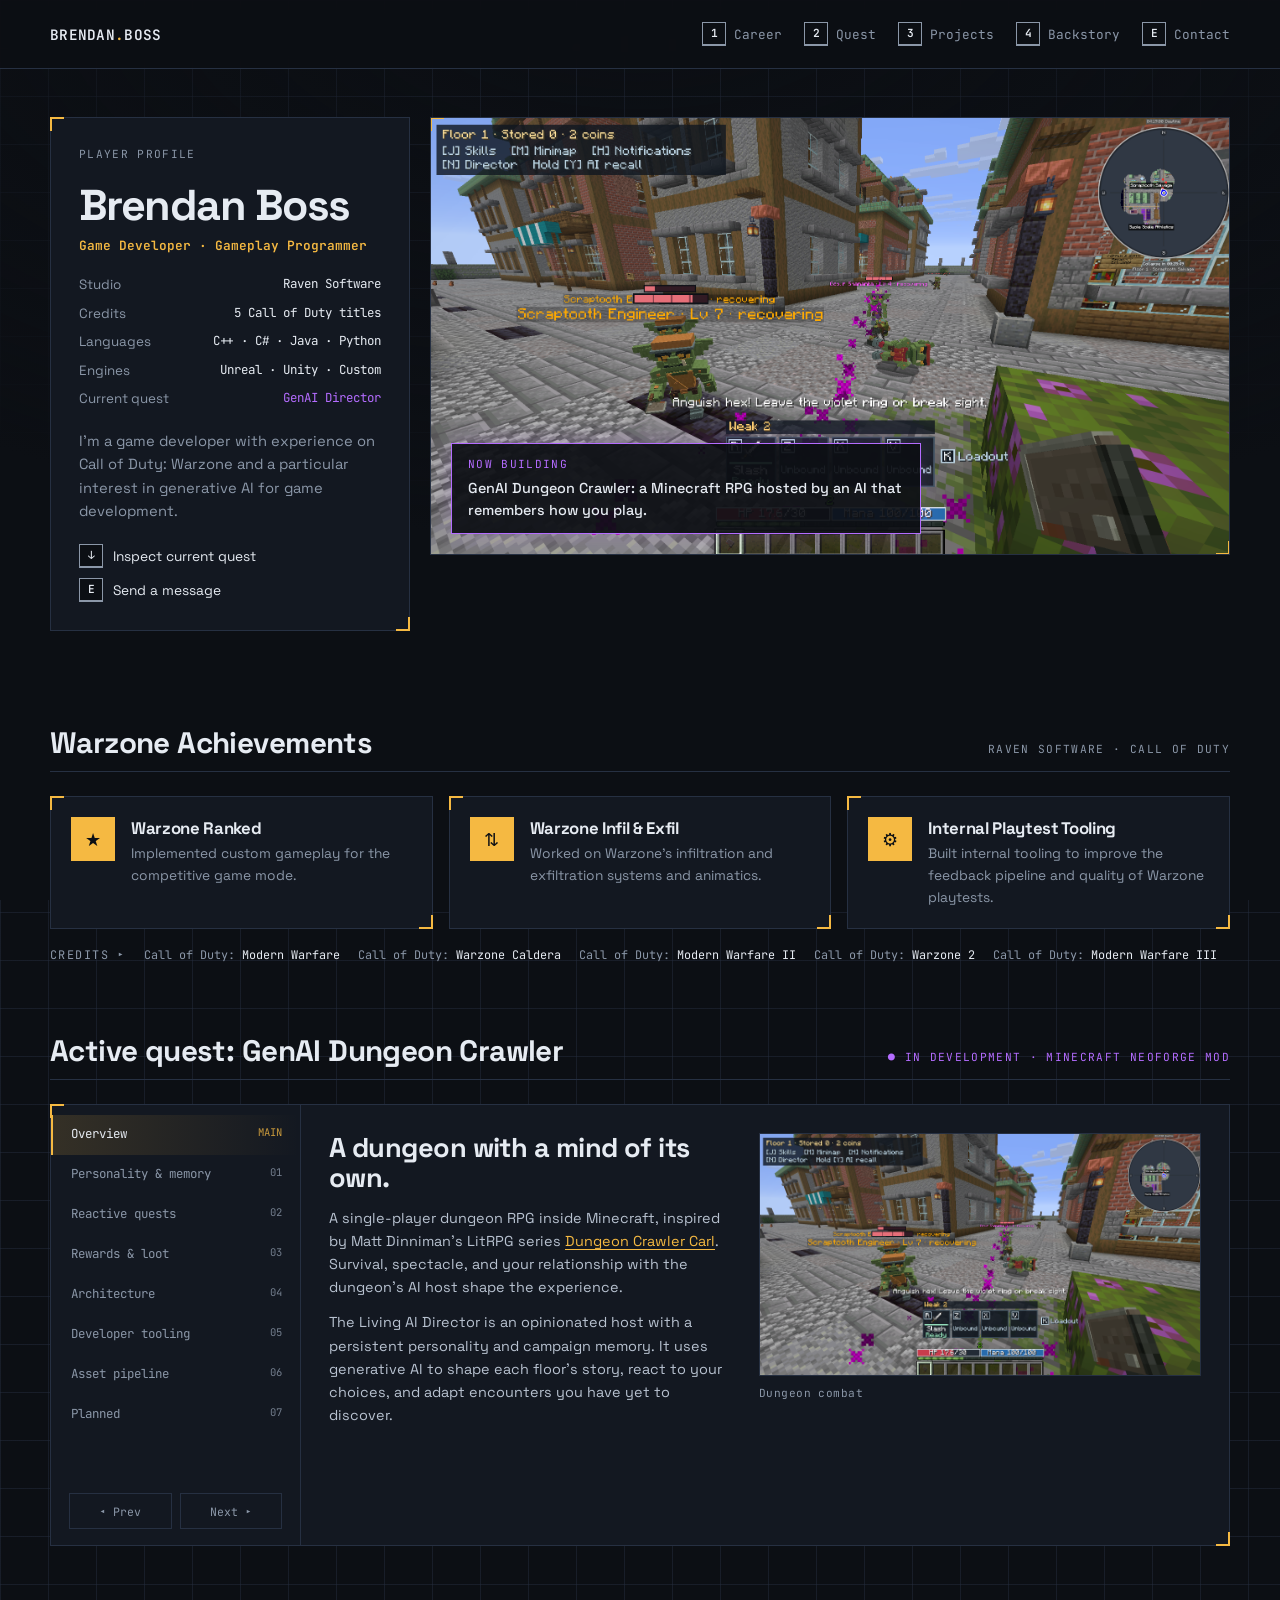
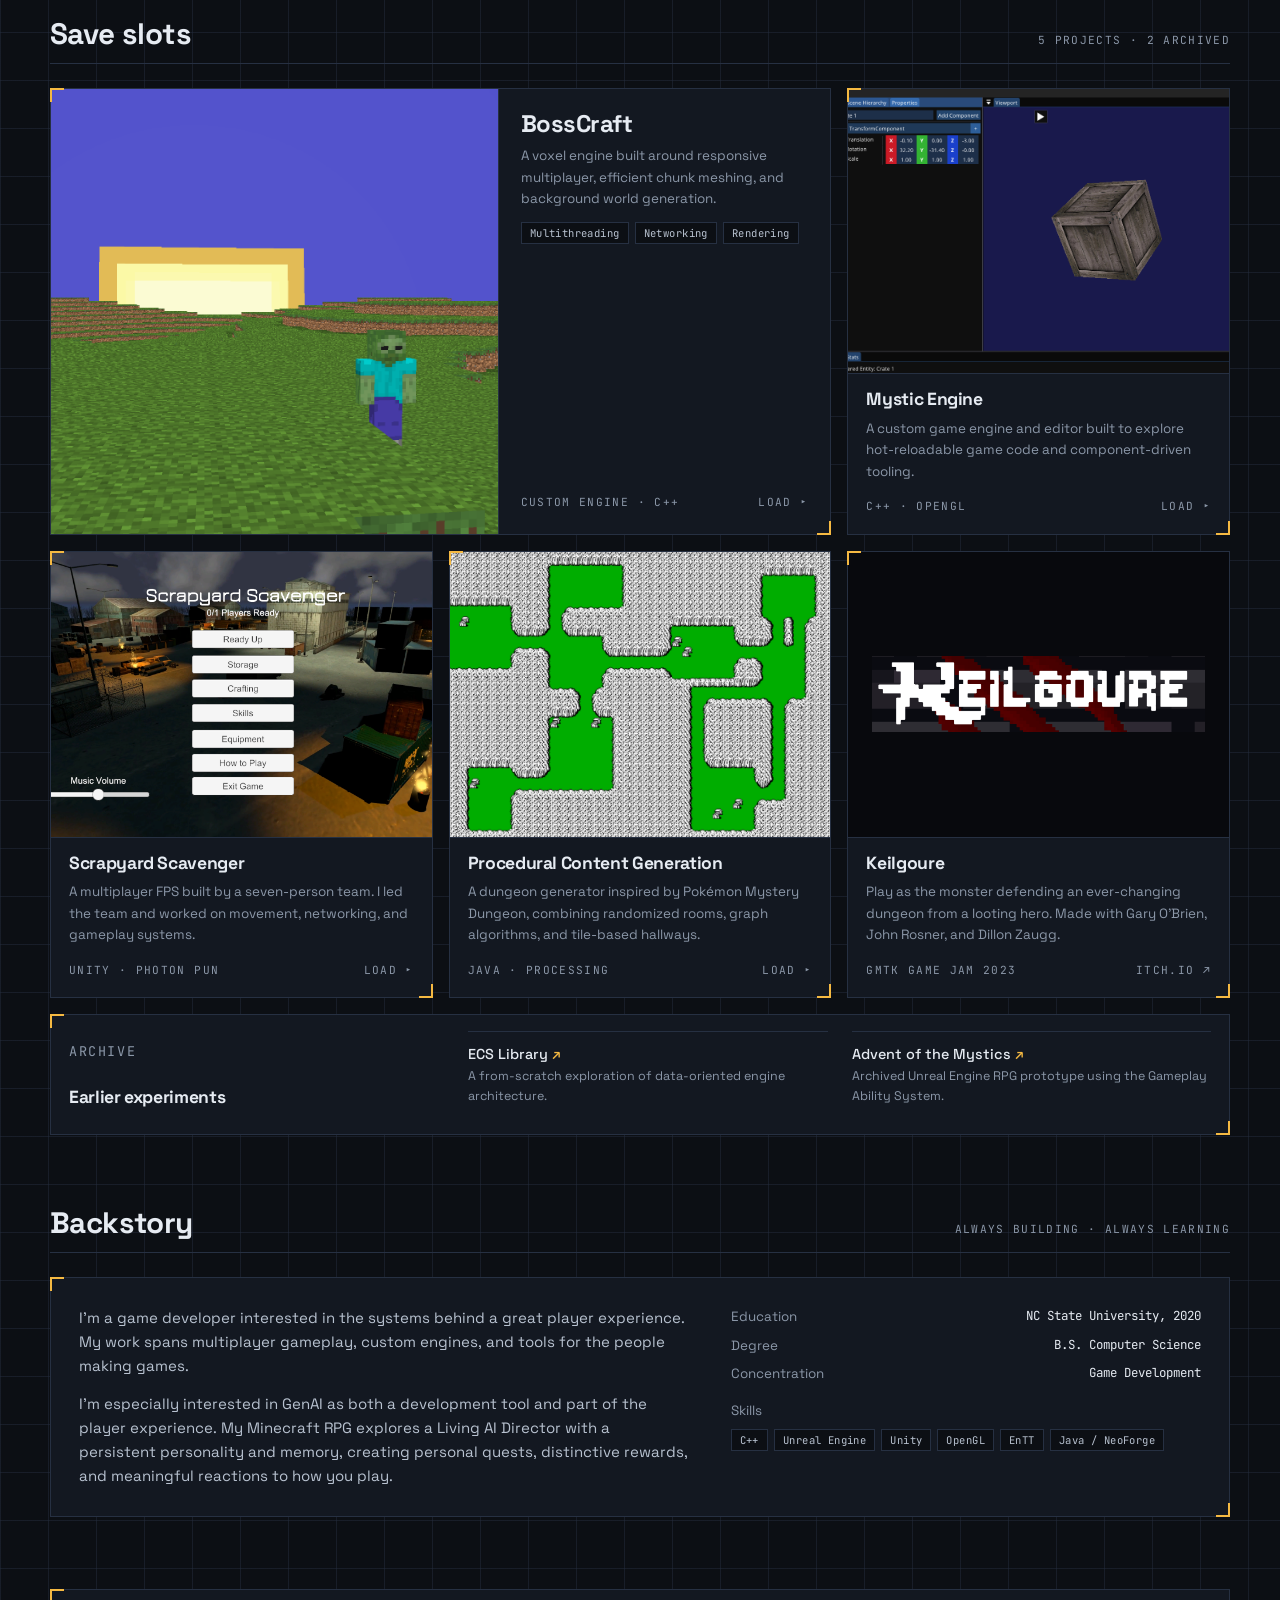
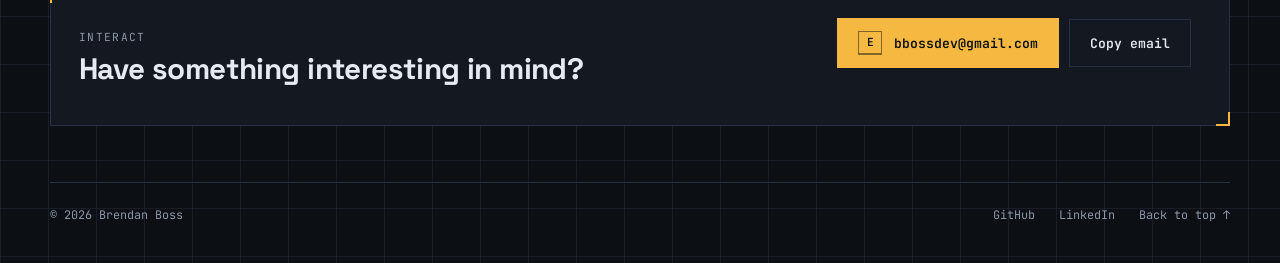
==== commit 28c0ca75: "Redesign portfolio with a game-HUD visual style Replace the green editorial theme with a dark HUD-in" ====
--- a/index.html
+++ b/index.html
@@ -5,7 +5,7 @@
   <meta name="viewport" content="width=device-width, initial-scale=1">
   <meta name="description" content="Brendan Boss, game developer exploring generative AI for games. Call of Duty: Warzone experience, custom engines, multiplayer systems, and GenAI Dungeon Crawler.">
   <meta name="author" content="Brendan Boss">
-  <meta name="theme-color" content="#111816">
+  <meta name="theme-color" content="#0c0f14">
   <meta property="og:type" content="website">
   <meta property="og:title" content="Brendan Boss | Game Development & GenAI">
   <meta property="og:description" content="Game development experience on Call of Duty: Warzone, custom engines, and a growing interest in generative AI for games. Explore Brendan Boss’s work and GenAI Dungeon Crawler.">
@@ -15,6 +15,9 @@
   <link rel="canonical" href="https://likethebossone.github.io/">
   <link rel="icon" type="image/svg+xml" href="assets/img/favicon.svg">
   <link rel="icon" type="image/x-icon" href="assets/img/favicon.ico">
+  <link rel="preconnect" href="https://fonts.googleapis.com">
+  <link rel="preconnect" href="https://fonts.gstatic.com" crossorigin>
+  <link rel="stylesheet" href="https://fonts.googleapis.com/css2?family=JetBrains+Mono:wght@400;600&family=Space+Grotesk:wght@400;500;700&display=swap">
   <link rel="stylesheet" href="css/styles.css">
   <script src="js/scripts.js" defer></script>
   <title>Brendan Boss | Game Development & GenAI</title>
@@ -23,67 +26,78 @@
   <a class="skip-link" href="#main">Skip to content</a>
   <header class="site-header">
     <div class="container nav-layout">
-      <a class="brand" href="#page-top" aria-label="Brendan Boss, home"><span class="brand-mark" aria-hidden="true">b.</span>Brendan Boss</a>
+      <a class="brand" href="#page-top" aria-label="Brendan Boss, home">BRENDAN<span aria-hidden="true">.</span>BOSS</a>
       <button class="menu-toggle" aria-expanded="false" aria-controls="site-nav" hidden>Menu <span aria-hidden="true">+</span></button>
       <nav id="site-nav" class="site-nav" aria-label="Main navigation">
-        <a href="#professional">Experience</a>
-        <a href="#portfolio">Projects</a>
-        <a href="#about">About</a>
-        <a class="nav-contact" href="#contact">Get in touch <span aria-hidden="true">↗</span></a>
+        <a href="#professional" data-hotkey="1"><span class="key" aria-hidden="true">1</span>Career</a>
+        <a href="#ai-minecraft" data-hotkey="2"><span class="key" aria-hidden="true">2</span>Quest</a>
+        <a href="#portfolio" data-hotkey="3"><span class="key" aria-hidden="true">3</span>Projects</a>
+        <a href="#about" data-hotkey="4"><span class="key" aria-hidden="true">4</span>Backstory</a>
+        <a href="#contact" data-hotkey="e"><span class="key" aria-hidden="true">E</span>Contact</a>
       </nav>
     </div>
   </header>
+
   <main id="main">
     <section class="hero container" aria-labelledby="hero-title">
-      <div class="hero-copy">
-        <h1 class="hero-role" id="hero-title"><span class="status-dot" aria-hidden="true"></span> Game Developer</h1>
-        <p class="hero-intro">I’m Brendan, a game developer with experience on Call of Duty: Warzone and a particular interest in generative AI for game development.</p>
-        <div class="hero-actions">
-          <a class="button button-primary" href="#professional">Explore my work <span aria-hidden="true">↓</span></a>
-          <a class="text-link" href="#ai-minecraft">GenAI project <span aria-hidden="true">↓</span></a>
-        </div>
-      </div>
-      <aside class="hero-feature" aria-label="Featured personal project: GenAI Dungeon Crawler">
-        <a href="#ai-minecraft" class="hero-image-link" aria-label="Explore GenAI Dungeon Crawler">
+      <div class="frame player-card">
+        <p class="label">Player profile</p>
+        <div>
+          <h1 id="hero-title">Brendan Boss</h1>
+          <p class="player-class">Game Developer · Gameplay Programmer</p>
+        </div>
+        <dl class="stats">
+          <div><dt>Studio</dt><dd>Raven Software</dd></div>
+          <div><dt>Credits</dt><dd>5 Call of Duty titles</dd></div>
+          <div><dt>Languages</dt><dd>C++ · C# · Java · Python</dd></div>
+          <div><dt>Engines</dt><dd>Unreal · Unity · Custom</dd></div>
+          <div><dt>Current quest</dt><dd><a href="#ai-minecraft">GenAI Director</a></dd></div>
+        </dl>
+        <p class="player-intro">I’m a game developer with experience on Call of Duty: Warzone and a particular interest in generative AI for game development.</p>
+        <div class="player-actions">
+          <a href="#ai-minecraft"><span class="key" aria-hidden="true">↓</span>Inspect current quest</a>
+          <a href="#contact"><span class="key" aria-hidden="true">E</span>Send a message</a>
+        </div>
+      </div>
+      <figure class="frame hero-shot">
+        <a href="#ai-minecraft" aria-label="Explore GenAI Dungeon Crawler">
           <img src="assets/img/portfolio/ai-minecraft/gameplay-8ce22878163d.png" width="1903" height="1040" alt="Minecraft RPG combat against Scraptooth goblins in a dungeon street, with spell effects, a minimap, and health and mana bars." fetchpriority="high">
-          <span class="image-corner" aria-hidden="true">↗</span>
         </a>
-        <div class="hero-feature-caption"><div><h2>GenAI Dungeon Crawler</h2></div><span class="small-note">A living AI host<br>inside Minecraft</span></div>
-        <a href="#ai-minecraft" class="now-link"><span class="status-dot" aria-hidden="true"></span><span>In development <strong>Explore the project</strong></span><span aria-hidden="true">↓</span></a>
-      </aside>
-    </section>
-
-    <section class="section experience-section" id="professional" aria-labelledby="experience-title">
-      <div class="container">
-        <div class="section-heading"><h2 id="experience-title">On the front lines<br>of <span class="text-accent">Warzone.</span></h2></div>
-        <div class="experience-intro"><span class="studio-name">Raven Software</span><span class="role-label">Gameplay Programmer / Call of Duty</span></div>
-        <div class="contribution-grid">
-          <article class="contribution"><h3>Warzone <br>Ranked</h3><p>Contributed to Warzone’s Ranked feature.</p><span class="category">Competitive play</span></article>
-          <article class="contribution"><h3>Warzone <br>Infil / Exfil</h3><p>Worked on Warzone’s infiltration and exfiltration systems.</p><span class="category">Gameplay systems</span></article>
-          <article class="contribution"><h3>Internal <br>Playtest Tooling</h3><p>Built internal tooling for Warzone playtesting.</p><span class="category">Developer tools</span></article>
-        </div>
-        <div class="credits"><h3>Selected game credits</h3><ul><li><span>Call of Duty:</span> Modern Warfare</li><li><span>Call of Duty:</span> Warzone Caldera</li><li><span>Call of Duty:</span> Modern Warfare II</li><li><span>Call of Duty:</span> Warzone 2</li><li><span>Call of Duty:</span> Modern Warfare III</li></ul></div>
-      </div>
-    </section>
-
-    <section class="section projects-section" id="portfolio" aria-label="Selected projects">
-      <div class="container">
-        <article class="ai-feature" id="ai-minecraft" aria-labelledby="ai-title">
-          <div class="ai-feature-header"><div><h3 id="ai-title">GenAI Dungeon Crawler</h3><p class="project-meta">Minecraft NeoForge mod</p></div><span class="status-label">In development</span></div>
-          <div class="ai-panels">
-          <div class="ai-overview ai-panel" id="ai-panel-overview" data-label="Overview">
-            <div class="ai-copy">
-              <h4 class="ai-tagline">A dungeon with<br>a mind of its own.</h4>
+        <figcaption class="toast"><span class="label">Now building</span><span>GenAI Dungeon Crawler: a Minecraft RPG hosted by an AI that remembers how you play.</span></figcaption>
+      </figure>
+    </section>
+
+    <section class="section container" id="professional" aria-labelledby="experience-title">
+      <div class="section-head"><h2 id="experience-title">Warzone Achievements</h2><p class="label">Raven Software · Call of Duty</p></div>
+      <div class="achievements">
+        <article class="frame achievement"><span class="achievement-icon" aria-hidden="true">★</span><div><h3>Warzone Ranked</h3><p>Implemented custom gameplay for the competitive game mode.</p></div></article>
+        <article class="frame achievement"><span class="achievement-icon" aria-hidden="true">⇅</span><div><h3>Warzone Infil &amp; Exfil</h3><p>Worked on Warzone’s infiltration and exfiltration systems and animatics.</p></div></article>
+        <article class="frame achievement"><span class="achievement-icon" aria-hidden="true">⚙</span><div><h3>Internal Playtest Tooling</h3><p>Built internal tooling to improve the feedback pipeline and quality of Warzone playtests.</p></div></article>
+      </div>
+      <div class="credits"><h3>Credits</h3><ul><li><span>Call of Duty:</span> Modern Warfare</li><li><span>Call of Duty:</span> Warzone Caldera</li><li><span>Call of Duty:</span> Modern Warfare II</li><li><span>Call of Duty:</span> Warzone 2</li><li><span>Call of Duty:</span> Modern Warfare III</li></ul></div>
+    </section>
+
+    <section class="section container" id="ai-minecraft" aria-labelledby="ai-title">
+      <div class="section-head"><h2 id="ai-title">Active quest: GenAI Dungeon Crawler</h2><p class="label status">In development · Minecraft NeoForge mod</p></div>
+      <article class="frame ai-feature">
+        <div class="ai-selector" hidden>
+          <div class="ai-tabs" role="tablist" aria-label="GenAI Dungeon Crawler sections" aria-orientation="vertical"></div>
+          <div class="ai-step-controls"><button type="button" data-ai-step="-1" aria-label="Previous section">◂ Prev</button><button type="button" data-ai-step="1" aria-label="Next section">Next ▸</button></div>
+        </div>
+        <div class="ai-panels">
+          <section class="ai-panel" id="ai-panel-overview" data-label="Overview" aria-labelledby="ai-overview-title">
+            <div class="ai-copy">
+              <h3 id="ai-overview-title">A dungeon with a mind of its own.</h3>
               <div class="ai-description"><p>A single-player dungeon RPG inside Minecraft, inspired by Matt Dinniman’s LitRPG series <a href="https://mattdinniman.com/books/dungeon-crawler-carl/"><cite>Dungeon Crawler Carl</cite></a>. Survival, spectacle, and your relationship with the dungeon’s AI host shape the experience.</p><p>The Living AI Director is an opinionated host with a persistent personality and campaign memory. It uses generative AI to shape each floor’s story, react to your choices, and adapt encounters you have yet to discover.</p></div>
             </div>
-            <figure class="ai-gameplay">
-              <img src="assets/img/portfolio/ai-minecraft/gameplay-8ce22878163d.png" width="1903" height="1040" alt="Minecraft RPG combat against Scraptooth goblins in a dungeon street, with spell effects, a minimap, and health and mana bars." loading="lazy">
+            <figure class="ai-capture">
+              <a href="assets/img/portfolio/ai-minecraft/gameplay-8ce22878163d.png" aria-label="View dungeon combat at full size"><img src="assets/img/portfolio/ai-minecraft/gameplay-8ce22878163d.png" width="1903" height="1040" alt="Minecraft RPG combat against Scraptooth goblins in a dungeon street, with spell effects, a minimap, and health and mana bars." loading="lazy"></a>
               <figcaption>Dungeon combat</figcaption>
             </figure>
-          </div>
-          <section class="ai-story ai-story-media ai-plans ai-panel" id="ai-panel-relationship" data-label="Personality" aria-labelledby="ai-relationship-title">
-            <div class="ai-story-copy">
-              <h4 id="ai-relationship-title">Personality & memory</h4>
+          </section>
+          <section class="ai-panel" id="ai-panel-relationship" data-label="Personality & memory" aria-labelledby="ai-relationship-title">
+            <div class="ai-copy">
+              <h3 id="ai-relationship-title">Personality & memory</h3>
               <div class="ai-description"><p>The System AI has a persistent personality, but its opinion of you can change. The tactics you repeat and the choices you make become part of your shared history, giving its sarcasm, grudging respect, and later callbacks something personal to draw on.</p><p>That relationship is grounded in confirmed gameplay. The host’s identity, changing attitude, and supporting events are saved separately, so a new remark doesn’t rewrite what happened—and a different approach can give it reason to reconsider.</p></div>
             </div>
             <figure class="ai-capture">
@@ -91,9 +105,9 @@
               <figcaption>System AI · Recent reactions</figcaption>
             </figure>
           </section>
-          <section class="ai-story ai-story-media ai-plans ai-panel" id="ai-panel-quests" data-label="Quests" aria-labelledby="ai-quests-title">
-            <div class="ai-story-copy">
-              <h4 id="ai-quests-title">Reactive quests</h4>
+          <section class="ai-panel" id="ai-panel-quests" data-label="Reactive quests" aria-labelledby="ai-quests-title">
+            <div class="ai-copy">
+              <h3 id="ai-quests-title">Reactive quests</h3>
               <div class="ai-description"><p>A discovery, close call, or unusual tactic can become the starting point for an optional quest. The AI chooses an objective from the dungeon’s available interactions and gives it a title, introduction, and voice of its own.</p><p>Those objectives refer to real places, enemies, and objects. Before a quest appears, the game checks its targets, prerequisites, remaining time, and ownership. A past accomplishment can inspire the next challenge; it cannot automatically complete it.</p></div>
             </div>
             <figure class="ai-capture">
@@ -101,25 +115,25 @@
               <figcaption>Loose Teeth, Loose Ends · Side quest</figcaption>
             </figure>
           </section>
-          <section class="ai-story ai-plans ai-panel" id="ai-panel-rewards" data-label="Rewards" aria-labelledby="ai-rewards-title">
-            <div class="ai-story-copy ai-story-wide">
-              <h4 id="ai-rewards-title">Achievements & personalized loot</h4>
-              <div class="ai-description"><p>The AI can recognize an unusual combination of actions with an original achievement, beyond a fixed checklist. It decides whether the moment deserves an award, then delivers its verdict with a punchline, a mock accolade, or backhanded praise.</p><p>Rewards can include custom equipment with original names, flavor, and useful properties. Recent actions, practiced skills, and current gear inform the selection: a utility-focused player can receive different bonuses from a ranged or support build. The game validates each allocation, saves the box’s contents, and ensures that opening it cannot pay out twice.</p></div>
+          <section class="ai-panel" id="ai-panel-rewards" data-label="Rewards & loot" aria-labelledby="ai-rewards-title">
+            <div class="ai-copy">
+              <h3 id="ai-rewards-title">Achievements & personalized loot</h3>
+              <div class="ai-description"><p>The AI can recognize an unusual combination of actions with an original achievement, beyond a fixed checklist. It decides whether the moment deserves an award, then delivers its verdict with a punchline, a mock accolade, or backhanded praise.</p><p>Rewards can include custom equipment with original names, flavor, and useful properties. Recent actions, practiced skills, and current gear inform the selection. The game validates each allocation, saves the box’s contents, and ensures that opening it cannot pay out twice.</p></div>
             </div>
             <div class="ai-capture-grid">
-            <figure class="ai-capture">
-              <a href="assets/img/portfolio/ai-minecraft/one-kill-two-fuses.png" aria-label="View the One Kill, Two Fuses achievement at full size"><img src="assets/img/portfolio/ai-minecraft/one-kill-two-fuses.png" width="1280" height="720" alt="One Kill, Two Fuses achievement with sarcastic AI commentary and its opened reward." loading="lazy"></a>
-              <figcaption>One Kill, Two Fuses · Achievement demo</figcaption>
-            </figure>
-            <figure class="ai-capture">
-              <a href="assets/img/portfolio/ai-minecraft/overzealous-fuse-kit.png" aria-label="View the Overzealous Fuse Kit tooltip at full size"><img src="assets/img/portfolio/ai-minecraft/overzealous-fuse-kit.png" width="1280" height="720" alt="Overzealous Fuse Kit tooltip showing plus two Magic Missile levels and plus one Dexterity." loading="lazy"></a>
-              <figcaption>Overzealous Fuse Kit · Custom loot</figcaption>
-            </figure>
-            </div>
-          </section>
-          <section class="ai-story ai-plans ai-panel" id="ai-panel-architecture" data-label="Architecture" aria-labelledby="ai-architecture-title">
-            <div class="ai-story-copy ai-story-wide">
-              <h4 id="ai-architecture-title">Runtime architecture</h4>
+              <figure class="ai-capture">
+                <a href="assets/img/portfolio/ai-minecraft/one-kill-two-fuses.png" aria-label="View the One Kill, Two Fuses achievement at full size"><img src="assets/img/portfolio/ai-minecraft/one-kill-two-fuses.png" width="1280" height="720" alt="One Kill, Two Fuses achievement with sarcastic AI commentary and its opened reward." loading="lazy"></a>
+                <figcaption>One Kill, Two Fuses · Achievement</figcaption>
+              </figure>
+              <figure class="ai-capture">
+                <a href="assets/img/portfolio/ai-minecraft/overzealous-fuse-kit.png" aria-label="View the Overzealous Fuse Kit tooltip at full size"><img src="assets/img/portfolio/ai-minecraft/overzealous-fuse-kit.png" width="1280" height="720" alt="Overzealous Fuse Kit tooltip showing plus two Magic Missile levels and plus one Dexterity." loading="lazy"></a>
+                <figcaption>Overzealous Fuse Kit · Custom loot</figcaption>
+              </figure>
+            </div>
+          </section>
+          <section class="ai-panel" id="ai-panel-architecture" data-label="Architecture" aria-labelledby="ai-architecture-title">
+            <div class="ai-copy">
+              <h3 id="ai-architecture-title">Runtime architecture</h3>
               <div class="ai-description"><p>I chose Minecraft with NeoForge for its broad event bus: native hooks into the player’s actions and the surrounding world. Confirmed events feed the Director’s memory and give its decisions context.</p><p>The model proposes actions through a supported vocabulary. Game code checks whether they are legal in the current state before committing them. This gives the host room to improvise while preserving active fights, completed objectives, and earned rewards. Delayed responses are checked again so an old proposal cannot change a run that has moved on.</p></div>
             </div>
             <ol class="ai-pipeline" aria-label="From gameplay to a saved AI-directed outcome">
@@ -130,9 +144,9 @@
               <li><span>Commit</span><strong>Saved outcome</strong><small>Persistent state and delivery records</small></li>
             </ol>
           </section>
-          <section class="ai-story ai-story-media ai-plans ai-panel" id="ai-panel-workbench" data-label="Tooling" aria-labelledby="ai-workbench-title">
-            <div class="ai-story-copy">
-              <h4 id="ai-workbench-title">Developer tooling</h4>
+          <section class="ai-panel" id="ai-panel-workbench" data-label="Developer tooling" aria-labelledby="ai-workbench-title">
+            <div class="ai-copy">
+              <h3 id="ai-workbench-title">Developer tooling</h3>
               <div class="ai-description"><p>Every session records how the Director responds. An in-game event log and a local experiment workbench let me follow the evidence behind a request, inspect the model’s response, and see why the game accepted, repaired, or rejected it.</p><p>The workbench brings together request history, retries, latency, and reported usage and cost. That makes it possible to investigate both engineering failures and creative problems, such as a host that keeps repeating the same joke. Successful generation and successful reward delivery are tracked separately.</p></div>
             </div>
             <figure class="ai-capture">
@@ -140,77 +154,97 @@
               <figcaption>Quest inspector · Saved conditions</figcaption>
             </figure>
           </section>
-          <section class="ai-assets ai-story ai-plans ai-panel" id="ai-panel-assets" data-label="Assets" aria-labelledby="ai-assets-title">
-            <div class="ai-assets-grid">
-              <div class="ai-asset-copy">
-                <h4 id="ai-assets-title">Asset creation</h4>
-                <h5>Meet the Scraptooth Goblin</h5>
-                <div class="ai-description">
-                  <p>An early-floor enemy, built entirely with AI. Its model, textures, rigging, and animations are all generated as part of our custom asset pipeline.</p>
-                  <p>That pipeline runs from Blockbench through GeckoLib into Minecraft, bringing custom creatures into the dungeon. Here, the Scraptooth Goblin shows off its generated walk cycle.</p>
-                </div>
-              </div>
-              <figure class="ai-asset-demo">
-                <video controls muted loop playsinline preload="metadata" poster="assets/img/portfolio/ai-minecraft/scraptooth-goblin.png" aria-label="Scraptooth Goblin walk animation">
-                  <source src="assets/video/ai-minecraft/scraptooth-goblin-walk.mp4" type="video/mp4">
-                  <a href="assets/video/ai-minecraft/scraptooth-goblin-walk.mp4">Watch the Scraptooth Goblin walk animation.</a>
-                </video>
-                <figcaption>Scraptooth Goblin · Walk cycle</figcaption>
-              </figure>
-            </div>
-          </section>
-          <section class="ai-story ai-plans ai-panel" id="ai-panel-future" data-label="Planned" aria-labelledby="ai-future-title">
-            <h4 id="ai-future-title">Planned additions</h4>
-            <div class="ai-future-grid">
-              <div><h5>Characters with their own agendas</h5><p>Recurring NPCs with distinct goals, relationships, and knowledge—characters who can remember your help, disagree with the host, and want different outcomes.</p></div>
-              <div><h5>Bargains that change the game</h5><p>Negotiation that changes supported quest terms, services, or rewards, with explicit commitments the game can enforce and characters can remember.</p></div>
-              <div><h5>Deliberate encounter difficulty</h5><p>Director control over future enemy levels: easier encounters, harder optional threats, or stronger rivals, within defined limits that preserve revealed enemies and active fights.</p></div>
-            </div>
-          </section>
+          <section class="ai-panel" id="ai-panel-assets" data-label="Asset pipeline" aria-labelledby="ai-assets-title">
+            <div class="ai-copy">
+              <h3 id="ai-assets-title">Asset creation</h3>
+              <h4>Meet the Scraptooth Goblin</h4>
+              <div class="ai-description"><p>An early-floor enemy, built entirely with AI. Its model, textures, rigging, and animations are all generated as part of our custom asset pipeline.</p><p>That pipeline runs from Blockbench through GeckoLib into Minecraft, bringing custom creatures into the dungeon. Here, the Scraptooth Goblin shows off its generated walk cycle.</p></div>
+            </div>
+            <figure class="ai-capture ai-asset-demo">
+              <video controls muted loop playsinline preload="metadata" poster="assets/img/portfolio/ai-minecraft/scraptooth-goblin.png" aria-label="Scraptooth Goblin walk animation">
+                <source src="assets/video/ai-minecraft/scraptooth-goblin-walk.mp4" type="video/mp4">
+                <a href="assets/video/ai-minecraft/scraptooth-goblin-walk.mp4">Watch the Scraptooth Goblin walk animation.</a>
+              </video>
+              <figcaption>Scraptooth Goblin · Walk cycle</figcaption>
+            </figure>
+          </section>
+          <section class="ai-panel" id="ai-panel-future" data-label="Planned" aria-labelledby="ai-future-title">
+            <div class="ai-copy">
+              <h3 id="ai-future-title">Planned additions</h3>
+              <div class="ai-description"><p>Objectives not yet unlocked. Each one keeps the same rule as the rest of the Director: the AI proposes, and the game decides what is allowed.</p></div>
+            </div>
+            <ul class="ai-objectives">
+              <li><h4>Characters with their own agendas</h4><p>Recurring NPCs with distinct goals, relationships, and knowledge—characters who can remember your help, disagree with the host, and want different outcomes.</p></li>
+              <li><h4>Bargains that change the game</h4><p>Negotiation that changes supported quest terms, services, or rewards, with explicit commitments the game can enforce and characters can remember.</p></li>
+              <li><h4>Deliberate encounter difficulty</h4><p>Director control over future enemy levels: easier encounters, harder optional threats, or stronger rivals, within defined limits that preserve revealed enemies and active fights.</p></li>
+            </ul>
+          </section>
+        </div>
+      </article>
+    </section>
+
+    <section class="section container" id="portfolio" aria-labelledby="projects-title">
+      <div class="section-head"><h2 id="projects-title">Save slots</h2><p class="label">5 projects · 2 archived</p></div>
+      <div class="slots">
+        <article class="frame slot slot-wide">
+          <a class="slot-thumb" href="projects/bosscraft.html" tabindex="-1" aria-hidden="true"><img src="assets/img/portfolio/bosscraft-new.png" width="1914" height="1049" alt="" loading="lazy"></a>
+          <div class="slot-info"><h3><a href="projects/bosscraft.html">BossCraft</a></h3><p>A voxel engine built around responsive multiplayer, efficient chunk meshing, and background world generation.</p><ul class="tags" aria-label="Project focuses"><li>Multithreading</li><li>Networking</li><li>Rendering</li></ul><div class="slot-meta label"><span>Custom engine · C++</span><span aria-hidden="true">Load ▸</span></div></div>
+        </article>
+        <article class="frame slot">
+          <a class="slot-thumb" href="projects/mystic.html" tabindex="-1" aria-hidden="true"><img src="assets/img/portfolio/mysticEngine.png" width="1018" height="711" alt="" loading="lazy"></a>
+          <div class="slot-info"><h3><a href="projects/mystic.html">Mystic Engine</a></h3><p>A custom game engine and editor built to explore hot-reloadable game code and component-driven tooling.</p><div class="slot-meta label"><span>C++ · OpenGL</span><span aria-hidden="true">Load ▸</span></div></div>
+        </article>
+        <article class="frame slot">
+          <a class="slot-thumb" href="projects/scrapyard-scavenger.html" tabindex="-1" aria-hidden="true"><img src="assets/img/portfolio/scrapyard.png" width="1415" height="972" alt="" loading="lazy"></a>
+          <div class="slot-info"><h3><a href="projects/scrapyard-scavenger.html">Scrapyard Scavenger</a></h3><p>A multiplayer FPS built by a seven-person team. I led the team and worked on movement, networking, and gameplay systems.</p><div class="slot-meta label"><span>Unity · Photon PUN</span><span aria-hidden="true">Load ▸</span></div></div>
+        </article>
+        <article class="frame slot">
+          <a class="slot-thumb" href="projects/pcg.html" tabindex="-1" aria-hidden="true"><img src="assets/img/portfolio/pcg.png" width="495" height="351" alt="" loading="lazy"></a>
+          <div class="slot-info"><h3><a href="projects/pcg.html">Procedural Content Generation</a></h3><p>A dungeon generator inspired by Pokémon Mystery Dungeon, combining randomized rooms, graph algorithms, and tile-based hallways.</p><div class="slot-meta label"><span>Java · Processing</span><span aria-hidden="true">Load ▸</span></div></div>
+        </article>
+        <article class="frame slot slot-logo" id="keilgoure">
+          <a class="slot-thumb" href="https://dizee5.itch.io/keilgoure" tabindex="-1" aria-hidden="true"><img src="assets/img/portfolio/keilgoure.png" width="2304" height="526" alt="" loading="lazy"></a>
+          <div class="slot-info"><h3><a href="https://dizee5.itch.io/keilgoure">Keilgoure</a></h3><p>Play as the monster defending an ever-changing dungeon from a looting hero. Made with Gary O’Brien, John Rosner, and Dillon Zaugg.</p><div class="slot-meta label"><span>GMTK Game Jam 2023</span><span aria-hidden="true">itch.io ↗</span></div></div>
+        </article>
+        <article class="frame slot slot-archive">
+          <div class="slot-info">
+            <p class="label">Archive</p>
+            <h3>Earlier experiments</h3>
+            <ul class="archive-list">
+              <li><a href="https://github.com/LikeTheBossOne/ECS-Engine"><strong>ECS Library</strong><small>A from-scratch exploration of data-oriented engine architecture.</small></a></li>
+              <li><a href="https://github.com/LikeTheBossOne/AdventOfTheMystics"><strong>Advent of the Mystics</strong><small>Archived Unreal Engine RPG prototype using the Gameplay Ability System.</small></a></li>
+            </ul>
           </div>
-          <div class="ai-selector" hidden>
-            <div class="ai-tabs" role="tablist" aria-label="GenAI Dungeon Crawler sections"></div>
-            <div class="ai-step-controls"><button type="button" data-ai-step="-1" aria-label="Previous section">Previous</button><button type="button" data-ai-step="1" aria-label="Next section">Next</button></div>
-          </div>
-        </article>
-
-        <div class="project-grid">
-          <article class="project-card">
-            <a class="project-image" href="projects/bosscraft.html" aria-label="Explore BossCraft"><img src="assets/img/portfolio/bosscraft-new.png" width="1914" height="1049" alt="BossCraft's voxel terrain beneath a square setting sun." loading="lazy"><span class="image-corner" aria-hidden="true">↗</span></a>
-            <div class="project-body"><h3><a href="projects/bosscraft.html">BossCraft</a></h3><p class="project-meta">Custom engine · C++ · Multiplayer</p><p>A voxel engine built around responsive multiplayer, efficient chunk meshing, and background world generation.</p><ul class="tags" aria-label="Project focuses"><li>Multithreading</li><li>Networking</li><li>Rendering</li></ul><a class="text-link" href="projects/bosscraft.html">Explore the engine <span aria-hidden="true">↗</span></a></div>
-          </article>
-          <article class="project-card">
-            <a class="project-image" href="projects/mystic.html" aria-label="Explore Mystic Engine"><img src="assets/img/portfolio/mysticEngine.png" width="1018" height="711" alt="Mystic's custom editor showing a 3D crate and editable transform components." loading="lazy"><span class="image-corner" aria-hidden="true">↗</span></a>
-            <div class="project-body"><h3><a href="projects/mystic.html">Mystic Engine</a></h3><p class="project-meta">Engine & tools · C++ · OpenGL</p><p>A custom game engine and editor built to explore faster iteration, hot-reloadable game code, and component-driven tooling.</p><ul class="tags" aria-label="Project focuses"><li>Hot reload</li><li>Reflection</li><li>Editor tools</li></ul><a class="text-link" href="projects/mystic.html">Inside the editor <span aria-hidden="true">↗</span></a></div>
-          </article>
-          <article class="project-card">
-            <a class="project-image" href="projects/scrapyard-scavenger.html" aria-label="Explore Scrapyard Scavenger"><img src="assets/img/portfolio/scrapyard.png" width="1415" height="972" alt="The Scrapyard Scavenger multiplayer lobby in an abandoned industrial yard." loading="lazy"><span class="image-corner" aria-hidden="true">↗</span></a>
-            <div class="project-body"><h3><a href="projects/scrapyard-scavenger.html">Scrapyard Scavenger</a></h3><p class="project-meta">Team project · Unity · Photon PUN</p><p>A multiplayer FPS built by a seven-person team. I led the team and worked on movement, networking, and gameplay systems.</p><ul class="tags" aria-label="Project focuses"><li>Team leadership</li><li>Multiplayer</li><li>Game modes</li></ul><a class="text-link" href="projects/scrapyard-scavenger.html">See my contributions <span aria-hidden="true">↗</span></a></div>
-          </article>
-          <article class="project-card">
-            <a class="project-image" href="projects/pcg.html" aria-label="Explore Procedural Content Generation"><img src="assets/img/portfolio/pcg.png" width="495" height="351" alt="Generated tile-based dungeon with green rooms connected by winding corridors." loading="lazy"><span class="image-corner" aria-hidden="true">↗</span></a>
-            <div class="project-body"><h3><a href="projects/pcg.html">Procedural Content Generation</a></h3><p class="project-meta">Game AI · Java · Processing</p><p>A dungeon generator inspired by Pokémon Mystery Dungeon, combining randomized rooms, graph algorithms, and tile-based hallways.</p><ul class="tags" aria-label="Project focuses"><li>Dungeon generation</li><li>Delaunay triangulation</li><li>Spanning trees</li></ul><a class="text-link" href="projects/pcg.html">Explore the generator <span aria-hidden="true">↗</span></a></div>
-          </article>
-          <article class="project-card" id="keilgoure">
-            <a class="project-image project-image-logo" href="https://dizee5.itch.io/keilgoure" aria-label="View Keilgoure on itch.io"><img src="assets/img/portfolio/keilgoure.png" width="2304" height="526" alt="Keilgoure's white pixel-art title over a dark background with red claw marks." loading="lazy"><span class="image-corner" aria-hidden="true">↗</span></a>
-            <div class="project-body"><h3><a href="https://dizee5.itch.io/keilgoure">Keilgoure</a></h3><p class="project-meta">Team project · GMTK Game Jam 2023 · Windows</p><p>Play as the monster defending an ever-changing dungeon from a looting hero. Defeat other monsters to take their abilities and protect your crypt.</p><p>Created with Gary O’Brien, John Rosner, and Dillon Zaugg.</p><ul class="tags" aria-label="Project focuses"><li>Game jam</li><li>2D action</li><li>Roguelike</li></ul><a class="text-link" href="https://dizee5.itch.io/keilgoure">Download on itch.io <span aria-hidden="true">↗</span></a></div>
-          </article>
-        </div>
-
-        <details class="archive"><summary><span>Earlier experiments <span class="archive-note">A few projects from the archive</span></span><span class="details-symbol" aria-hidden="true">+</span></summary><div class="archive-list">
-          <a href="https://github.com/LikeTheBossOne/ECS-Engine"><span><strong>ECS Library</strong><small>A from-scratch exploration of data-oriented engine architecture.</small></span><span aria-hidden="true">↗</span></a>
-          <a href="https://github.com/LikeTheBossOne/AdventOfTheMystics"><span><strong>Advent of the Mystics</strong><small>Archived Unreal Engine RPG prototype using the Gameplay Ability System.</small></span><span aria-hidden="true">↗</span></a>
-        </div></details>
-      </div>
-    </section>
-
-    <section class="section about-section" id="about" aria-labelledby="about-title"><div class="container about-grid"><div><h2 id="about-title">Always building.<br>Always learning.</h2></div><div class="about-copy"><p>I’m a game developer interested in the systems behind a great player experience. My work spans multiplayer gameplay, custom engines, and tools for the people making games.</p><p>I’m especially interested in GenAI as both a development tool and part of the player experience. My Minecraft RPG explores a Living AI Director with a persistent personality and memory, creating personal quests, distinctive rewards, and meaningful reactions to how you play.</p><p>I graduated from NC State University in 2020 with a B.S. in Computer Science and a concentration in Game Development.</p><ul class="tags" aria-label="Technologies"><li>C++</li><li>Unreal Engine</li><li>Unity</li><li>OpenGL</li><li>EnTT</li><li>Java / NeoForge</li></ul><a class="text-link" href="https://www.linkedin.com/in/brendanboss/">Find me on LinkedIn <span aria-hidden="true">↗</span></a></div></div></section>
-    <section class="contact-section container" id="contact" aria-labelledby="contact-title"><div><h2 id="contact-title">Have something<br>interesting in mind?</h2></div><div class="contact-options">
-        <a class="contact-link" href="mailto:bbossdev@gmail.com" aria-label="Email Brendan at bbossdev@gmail.com"><span id="contact-email">bbossdev@gmail.com</span> <span aria-hidden="true">↗</span></a>
-        <p class="contact-help">Open your email app, or copy the address.</p>
-        <button class="button copy-email" type="button" hidden>Copy email</button>
-        <p class="copy-status" role="status" aria-live="polite"></p>
-      </div></section>
+        </article>
+      </div>
+    </section>
+
+    <section class="section container" id="about" aria-labelledby="about-title">
+      <div class="section-head"><h2 id="about-title">Backstory</h2><p class="label">Always building · Always learning</p></div>
+      <div class="frame backstory">
+        <div class="about-copy">
+          <p>I’m a game developer interested in the systems behind a great player experience. My work spans multiplayer gameplay, custom engines, and tools for the people making games.</p>
+          <p>I’m especially interested in GenAI as both a development tool and part of the player experience. My Minecraft RPG explores a Living AI Director with a persistent personality and memory, creating personal quests, distinctive rewards, and meaningful reactions to how you play.</p>
+        </div>
+        <dl class="stats">
+          <div><dt>Education</dt><dd>NC State University, 2020</dd></div>
+          <div><dt>Degree</dt><dd>B.S. Computer Science</dd></div>
+          <div><dt>Concentration</dt><dd>Game Development</dd></div>
+          <div class="stats-skills"><dt>Skills</dt><dd><ul class="tags" aria-label="Technologies"><li>C++</li><li>Unreal Engine</li><li>Unity</li><li>OpenGL</li><li>EnTT</li><li>Java / NeoForge</li></ul></dd></div>
+        </dl>
+      </div>
+    </section>
+
+    <section class="container" id="contact" aria-labelledby="contact-title">
+      <div class="frame contact">
+        <div><p class="label">Interact</p><h2 id="contact-title">Have something interesting in mind?</h2></div>
+        <div class="contact-options">
+          <a class="button button-primary" href="mailto:bbossdev@gmail.com" aria-label="Email Brendan at bbossdev@gmail.com"><span class="key" aria-hidden="true">E</span><span id="contact-email">bbossdev@gmail.com</span></a>
+          <button class="button copy-email" type="button" hidden>Copy email</button>
+          <p class="copy-status" role="status" aria-live="polite"></p>
+        </div>
+      </div>
+    </section>
   </main>
   <footer class="site-footer container"><span>© <span data-year>2026</span> Brendan Boss</span><div><a href="https://github.com/LikeTheBossOne">GitHub</a><a href="https://www.linkedin.com/in/brendanboss/">LinkedIn</a><a href="#page-top">Back to top ↑</a></div></footer>
 </body>
--- a/css/styles.css
+++ b/css/styles.css
@@ -1,360 +1,301 @@
-/* Brendan Boss portfolio: responsive and dependency-free. */
+/* Brendan Boss portfolio: game-HUD styling, responsive and dependency-free apart from web fonts. */
 :root {
   color-scheme: dark;
-  --bg: #111816;
-  --surface: #19221f;
-  --text: #eff2e9;
-  --muted: #adb9af;
-  --accent: #b8ed9a;
-  --border: #354039;
-  font-family: "Segoe UI", -apple-system, BlinkMacSystemFont, Arial, sans-serif;
+  --bg: #0c0f14;
+  --panel: #131821;
+  --panel-2: #181e29;
+  --line: #263042;
+  --text: #e6ebf2;
+  --soft: #b8c2d0;
+  --muted: #8b97a8;
+  --gold: #f5b942;
+  --gold-soft: #ffd57a;
+  --violet: #b46cff;
+  --mono: "JetBrains Mono", "Cascadia Code", Consolas, monospace;
+  --sans: "Space Grotesk", "Segoe UI", -apple-system, BlinkMacSystemFont, Arial, sans-serif;
+  font-family: var(--sans);
   font-synthesis: none;
 }
 * { box-sizing: border-box; }
-html { scroll-behavior: smooth; scroll-padding-top: 104px; }
-body { margin: 0; background: var(--bg); color: var(--text); font-size: 16px; line-height: 1.65; }
+html { scroll-behavior: smooth; scroll-padding-top: 88px; }
+body {
+  margin: 0; background-color: var(--bg); color: var(--text); font-size: 15px; line-height: 1.6;
+  background-image: linear-gradient(rgba(38, 48, 66, .45) 1px, transparent 1px), linear-gradient(90deg, rgba(38, 48, 66, .45) 1px, transparent 1px);
+  background-size: 48px 48px;
+}
+body::before { content: ""; position: fixed; inset: 0; z-index: -1; pointer-events: none; background: radial-gradient(ellipse 120% 80% at 50% 0%, transparent 0%, var(--bg) 75%); }
 a { color: inherit; text-decoration: none; text-underline-offset: .22em; }
-a:hover { color: var(--accent); }
+a:hover { color: var(--gold); }
 button { font: inherit; }
 img { display: block; width: 100%; height: auto; }
 figure { margin: 0; }
 p, h1, h2, h3, h4, h5 { margin: 0; }
-h1, h2, h3, h4, h5 { line-height: 1.08; font-weight: 600; }
-h1, h2 { letter-spacing: -.055em; }
-h2 { font-size: clamp(2.2rem, 4vw, 3.65rem); }
-h3 { letter-spacing: -.035em; }
-button, summary, a { -webkit-tap-highlight-color: transparent; }
-:focus-visible { outline: 2px solid var(--accent); outline-offset: 6px; border-radius: 2px; }
-::selection { background: var(--accent); color: var(--bg); }
+h1, h2, h3, h4 { line-height: 1.1; font-weight: 700; letter-spacing: -.02em; }
+cite { font-style: italic; }
+:focus-visible { outline: 2px solid var(--gold); outline-offset: 4px; }
+::selection { background: var(--gold); color: var(--bg); }
 [hidden] { display: none !important; }
-.container { width: min(calc(100% - 112px), 1256px); margin-inline: auto; }
-.text-accent { color: var(--accent); }
-.category, .status-label {
-  font-family: "Cascadia Code", Consolas, monospace;
-  font-size: .7rem; font-weight: 400; letter-spacing: .11em; line-height: 1.6; text-transform: uppercase;
-}
-.role-label { font-size: .8rem; color: var(--muted); }
-.status-dot { width: 7px; height: 7px; background: var(--accent); display: inline-block; flex: 0 0 7px; border-radius: 50%; margin-right: 8px; }
-.skip-link { position: fixed; top: 10px; left: 10px; transform: translateY(-160%); z-index: 100; padding: 10px 18px; background: var(--accent); color: var(--bg); }
+.container { width: min(calc(100% - 40px), 1180px); margin-inline: auto; }
+
+/* HUD primitives */
+.label { font-family: var(--mono); font-size: .7rem; font-weight: 400; letter-spacing: .12em; line-height: 1.6; text-transform: uppercase; color: var(--muted); }
+.frame { position: relative; background: var(--panel); border: 1px solid var(--line); }
+.frame::before, .frame::after { content: ""; position: absolute; width: 12px; height: 12px; border: 2px solid var(--gold); pointer-events: none; z-index: 2; }
+.frame::before { top: -1px; left: -1px; border-right: 0; border-bottom: 0; }
+.frame::after { bottom: -1px; right: -1px; border-left: 0; border-top: 0; }
+.key { display: inline-grid; place-items: center; flex: 0 0 auto; min-width: 24px; height: 24px; padding: 0 6px; border: 1px solid var(--muted); border-bottom-width: 2px; font: 600 .7rem/1 var(--mono); color: var(--text); background: var(--bg); }
+.button { display: inline-flex; align-items: center; gap: 12px; min-height: 48px; padding: 12px 20px; font: 600 .82rem var(--mono); border: 1px solid var(--line); background: transparent; color: var(--text); cursor: pointer; }
+.button:hover { border-color: var(--gold); color: var(--gold); }
+.button-primary { background: var(--gold); border-color: var(--gold); color: #0c0f14; }
+.button-primary:hover { background: var(--gold-soft); border-color: var(--gold-soft); color: #0c0f14; }
+.button-primary .key { background: transparent; border-color: rgba(12, 15, 20, .5); color: #0c0f14; }
+.tags { display: flex; flex-wrap: wrap; gap: 6px; padding: 0; margin: 0; list-style: none; }
+.tags li { font: .66rem var(--mono); letter-spacing: .04em; padding: 3px 8px; border: 1px solid var(--line); color: var(--soft); background: var(--bg); }
+.skip-link { position: fixed; top: 10px; left: 10px; transform: translateY(-160%); z-index: 100; padding: 10px 18px; background: var(--gold); color: var(--bg); }
 .skip-link:focus { transform: translateY(0); color: var(--bg); }
-.site-header { border-bottom: 1px solid var(--border); background: var(--bg); position: sticky; top: 0; z-index: 20; }
-.nav-layout { display: flex; justify-content: space-between; align-items: center; min-height: 90px; gap: 24px; }
-.brand { display: inline-flex; gap: 14px; align-items: center; font-size: 1rem; font-weight: 600; letter-spacing: -.02em; white-space: nowrap; }
-.brand-mark { display: grid; place-items: center; width: 33px; height: 36px; background: var(--accent); color: var(--bg); font-size: 1.8rem; line-height: 1; font-weight: 700; letter-spacing: -.08em; padding-right: 3px; }
-.site-nav { display: flex; align-items: center; gap: 32px; font-size: .85rem; color: var(--muted); }
-.site-nav .nav-contact { color: var(--text); margin-left: 20px; }
-.nav-contact span { margin-left: 12px; color: var(--accent); }
+
+/* Header */
+.site-header { position: sticky; top: 0; z-index: 20; background: rgba(12, 15, 20, .92); backdrop-filter: blur(8px); border-bottom: 1px solid var(--line); }
+.nav-layout { display: flex; justify-content: space-between; align-items: center; min-height: 68px; gap: 24px; }
+.brand { font: 600 .9rem var(--mono); letter-spacing: .02em; white-space: nowrap; }
+.brand span { color: var(--gold); }
+.site-nav { display: flex; align-items: center; gap: 22px; font: .8rem var(--mono); color: var(--muted); }
+.site-nav a { display: inline-flex; align-items: center; gap: 8px; }
+.site-nav a:hover .key { border-color: var(--gold); color: var(--gold); }
 .menu-toggle { display: none; }
-.hero { display: grid; grid-template-columns: 1.15fr 1fr; column-gap: 70px; align-items: center; padding-block: 88px 64px; }
-.hero .hero-role { font-size: 1rem; font-weight: 500; letter-spacing: 0; line-height: 1.4; color: var(--muted); margin: 0; }
-h1 { font-size: clamp(3.4rem, 6.4vw, 6.4rem); line-height: .99; margin-top: 27px; font-weight: 550; }
-.hero-intro { max-width: 490px; font-size: 1.05rem; color: var(--muted); margin-top: 28px; }
-.hero-actions { display: flex; align-items: center; flex-wrap: wrap; gap: 28px; margin-top: 30px; }
-.button { display: inline-flex; align-items: center; justify-content: space-between; gap: 30px; min-height: 48px; padding: 13px 22px; font-size: .84rem; font-weight: 600; border: 1px solid var(--border); }
-.button-primary { background: var(--accent); color: var(--bg); border-color: var(--accent); }
-.button-primary:hover { background: #d0f9ba; color: var(--bg); }
-.text-link { display: inline-flex; align-items: center; gap: 18px; font-size: .85rem; font-weight: 600; padding-block: 7px; }
-.text-link span { color: var(--accent); }
-.hero-feature { min-width: 0; padding-top: 34px; }
-.hero-image-link, .project-image { display: block; position: relative; overflow: hidden; background: var(--surface); }
-.hero-image-link { border-radius: 3px; }
-.hero-image-link img { aspect-ratio: 1903 / 1040; object-fit: contain; transition: transform .4s ease; }
-.hero-image-link:hover img, .project-image:hover img { transform: scale(1.025); }
-.image-corner { display: grid; place-items: center; position: absolute; right: 16px; bottom: 16px; background: var(--bg); color: var(--accent); width: 36px; height: 36px; font-size: 1.25rem; border: 1px solid var(--border); }
-.hero-feature-caption { display: flex; align-items: center; justify-content: space-between; gap: 20px; padding-top: 17px; }
-.hero-feature-caption h2 { font-size: 1.6rem; letter-spacing: -.035em; margin-top: 3px; }
-.small-note { font-size: .76rem; color: var(--muted); text-align: right; line-height: 1.5; }
-.now-link { display: flex; align-items: center; gap: 8px; font-size: .75rem; border-top: 1px solid var(--border); padding-block: 17px; margin-top: 20px; color: var(--muted); }
-.now-link strong { font-weight: 500; color: var(--text); margin-left: 6px; }
-.now-link > span:last-child { margin-left: auto; color: var(--accent); }
-.section { padding-block: 104px; }
-.experience-section { background: var(--surface); }
-.section-heading { display: grid; grid-template-columns: 1fr 2.2fr; gap: 40px; align-items: start; margin-bottom: 52px; }
-.experience-section .section-heading { display: block; }
-.experience-intro { display: flex; gap: 20px; align-items: center; justify-content: space-between; border-bottom: 1px solid var(--border); padding-bottom: 23px; }
-.studio-name { font-size: 1.35rem; letter-spacing: -.025em; font-weight: 600; }
-.contribution-grid { display: grid; grid-template-columns: repeat(3, 1fr); }
-.contribution { padding: 30px 30px 36px; border-bottom: 1px solid var(--border); display: flex; flex-direction: column; align-items: flex-start; }
-.contribution:first-child { padding-left: 0; }
-.contribution:last-child { padding-right: 0; }
-.contribution + .contribution { border-left: 1px solid var(--border); }
-.contribution h3 { font-size: 2rem; }
-.contribution p { color: var(--muted); font-size: .9rem; max-width: 290px; margin-block: 19px 28px; }
-.category { color: var(--muted); margin-top: auto; font-size: .63rem; border: 1px solid var(--border); padding: 5px 9px; }
-.credits { padding-top: 34px; display: grid; grid-template-columns: 1fr 2.2fr; gap: 40px; }
-.credits h3 { padding-top: 5px; font-size: .85rem; letter-spacing: 0; line-height: 1.5; color: var(--muted); }
-.credits ul { list-style: none; padding: 0; margin: 0; display: flex; flex-wrap: wrap; column-gap: 28px; row-gap: 13px; }
-.credits li { font-size: .8rem; }
+
+/* Hero */
+.hero { display: grid; grid-template-columns: minmax(0, 360px) minmax(0, 1fr); gap: 20px; padding-block: 48px 24px; }
+.player-card { padding: 28px; display: flex; flex-direction: column; gap: 20px; }
+.player-card h1 { font-size: clamp(2.2rem, 3.4vw, 2.7rem); line-height: 1; letter-spacing: -.035em; }
+.player-class { margin-top: 10px; color: var(--gold); font: 600 .8rem var(--mono); }
+.stats { display: grid; gap: 7px; margin: 0; font-size: .84rem; }
+.stats > div { display: flex; justify-content: space-between; gap: 16px; }
+.stats dt { color: var(--muted); white-space: nowrap; }
+.stats dd { margin: 0; text-align: right; font-family: var(--mono); font-size: .78rem; }
+.stats dd a { color: var(--violet); }
+.player-intro { color: var(--muted); font-size: .92rem; }
+.player-actions { display: grid; gap: 10px; margin-top: auto; font-size: .86rem; }
+.player-actions a { display: inline-flex; align-items: center; gap: 10px; }
+.hero-shot { overflow: hidden; align-self: start; }
+.hero-shot > a { display: block; }
+.hero-shot img { aspect-ratio: 1903 / 1040; object-fit: cover; transition: transform .4s ease; }
+.hero-shot > a:hover img { transform: scale(1.02); }
+.toast { position: absolute; left: 20px; bottom: 20px; right: 20px; max-width: 470px; display: grid; gap: 4px; background: rgba(12, 15, 20, .92); border: 1px solid var(--violet); box-shadow: 0 0 24px rgba(180, 108, 255, .2); padding: 12px 16px; font-size: .9rem; }
+.toast .label { color: var(--violet); }
+.hero-shot figcaption.toast { margin: 0; font: 500 .9rem/1.5 var(--sans); letter-spacing: 0; color: var(--text); }
+
+/* Sections */
+.section { padding-block: 72px 0; }
+.section-head { display: flex; align-items: baseline; justify-content: space-between; gap: 20px; border-bottom: 1px solid var(--line); padding-bottom: 12px; margin-bottom: 24px; }
+.section-head h2 { font-size: clamp(1.5rem, 2.6vw, 1.85rem); }
+.section-head .label { text-align: right; }
+.section-head .status { color: var(--violet); }
+.section-head .status::before { content: "● "; }
+
+/* Achievements */
+.achievements { display: grid; grid-template-columns: repeat(3, minmax(0, 1fr)); gap: 16px; }
+.achievement { padding: 20px; display: flex; gap: 16px; align-items: flex-start; }
+.achievement-icon { flex: 0 0 44px; height: 44px; display: grid; place-items: center; background: var(--gold); color: #0c0f14; font: 700 1.15rem var(--mono); }
+.achievement h3 { font-size: 1.05rem; margin-top: 2px; }
+.achievement p:last-child { color: var(--muted); font-size: .86rem; margin-top: 4px; }
+.credits { display: flex; flex-wrap: wrap; align-items: baseline; gap: 6px 18px; margin-top: 18px; font: .74rem var(--mono); }
+.credits h3 { font: inherit; color: var(--muted); text-transform: uppercase; letter-spacing: .12em; }
+.credits h3::after { content: " ▸"; }
+.credits ul { list-style: none; padding: 0; margin: 0; display: flex; flex-wrap: wrap; gap: 6px 18px; }
 .credits li span { color: var(--muted); }
-.projects-section { padding-bottom: 78px; }
-.ai-feature { border: 1px solid #52664a; background: #1c281f; padding: 36px; margin-bottom: 48px; scroll-margin-top: 32px; }
-.ai-feature-header { display: flex; justify-content: flex-end; margin-bottom: 24px; }
-.status-label { color: var(--accent); border: 1px solid #5b7450; padding: 5px 10px; letter-spacing: .06em; font-size: .61rem; }
-.ai-overview { display: grid; grid-template-columns: minmax(0, 1fr) minmax(0, 1.15fr); align-items: start; gap: 48px; }
-.ai-copy { min-width: 0; max-width: 65ch; }
-.project-meta { color: var(--muted); font-size: .8rem; margin-top: 12px; line-height: 1.5; }
-.ai-overview h3 { font-size: clamp(2rem, 3.4vw, 3rem); }
-.ai-tagline { color: var(--accent); font-size: clamp(1.3rem, 2.1vw, 1.65rem); line-height: 1.4; margin-top: 24px; letter-spacing: -.02em; }
-.ai-description { margin-top: 26px; }
-.ai-description p { font-size: 1rem; color: #c4cebf; }
-.ai-description p + p { margin-top: 18px; }
-.ai-gameplay { width: min(100%, 560px); justify-self: end; margin: 0; }
-.ai-gameplay img { border: 1px solid #41543c; border-radius: 3px; }
-.ai-plans { margin-top: 40px; border-top: 1px solid #41543c; padding-top: 29px; }
-.ai-plans-title h4 { font-size: 1.5rem; }
-.ai-story h4 { font-size: clamp(1.4rem, 2.2vw, 1.85rem); line-height: 1.2; max-width: 30ch; }
-.ai-story-copy { max-width: 78ch; }
-.ai-story-wide { max-width: 90ch; }
-.ai-story .ai-description { margin-top: 20px; }
-.ai-story-media { display: grid; grid-template-columns: minmax(0, .85fr) minmax(0, 1.15fr); gap: 32px; align-items: start; }
+
+/* GenAI quest log */
+.ai-feature { display: block; }
+.ai-panel { padding: 28px; display: grid; grid-template-columns: minmax(0, 1fr) minmax(0, 1.1fr); gap: 28px; align-items: start; }
+.ai-panel + .ai-panel { border-top: 1px solid var(--line); }
+.ai-copy h3 { font-size: clamp(1.4rem, 2.2vw, 1.7rem); }
+.ai-copy h4 { color: var(--gold); font-size: 1.05rem; margin-top: 12px; }
+.ai-description { margin-top: 14px; }
+.ai-description p { color: var(--soft); font-size: .9rem; }
+.ai-description p + p { margin-top: 12px; }
+.ai-description a { color: var(--gold); text-decoration: underline; }
 .ai-capture { min-width: 0; }
-.ai-capture a { display: block; }
-.ai-capture img { border: 1px solid #52664a; border-radius: 3px; }
-.ai-capture a:hover img { border-color: var(--accent); }
-.ai-capture figcaption { line-height: 1.6; }
-.ai-capture-grid { display: grid; grid-template-columns: repeat(2, minmax(0, 1fr)); gap: 24px; margin-top: 28px; }
-.ai-pipeline { list-style: none; padding: 0; margin: 28px 0 0; display: grid; grid-template-columns: repeat(5, minmax(0, 1fr)); border-block: 1px solid #41543c; }
-.ai-pipeline li { padding: 20px 14px; position: relative; }
-.ai-pipeline li + li { border-left: 1px solid #41543c; }
-.ai-pipeline span { display: block; color: var(--accent); font-size: .65rem; margin-bottom: 10px; text-transform: uppercase; letter-spacing: .07em; }
-.ai-pipeline strong { display: block; font-size: .85rem; font-weight: 600; line-height: 1.4; }
-.ai-pipeline small { display: block; color: var(--muted); font-size: .74rem; line-height: 1.5; margin-top: 8px; }
-.ai-future-grid { display: grid; grid-template-columns: repeat(3, minmax(0, 1fr)); gap: 28px; margin-top: 26px; }
-.ai-future-grid h5 { color: var(--accent); font-size: 1.05rem; line-height: 1.35; margin-bottom: 12px; }
-.ai-future-grid p { color: var(--muted); font-size: .9rem; }
-.ai-assets-grid { display: grid; grid-template-columns: minmax(0, 1fr) minmax(0, 320px); align-items: start; gap: 40px; }
-.ai-asset-copy { max-width: 62ch; }
-.ai-asset-copy .ai-description { margin-top: 16px; }
-.ai-asset-copy h5 { color: var(--accent); font-size: 1.2rem; line-height: 1.3; margin: 24px 0 0; }
-.ai-asset-demo { min-width: 0; width: min(100%, 320px); justify-self: center; margin: 0; }
-.ai-asset-demo video { display: block; width: 100%; aspect-ratio: 1; object-fit: contain; background: #000; border: 1px solid #41543c; border-radius: 3px; }
-.ai-plans-title > p { font-size: .85rem; color: var(--muted); margin-top: 8px; }
-.ai-details { border-top: 1px solid #41543c; margin-top: 30px; }
-summary { list-style: none; cursor: pointer; }
-summary::-webkit-details-marker { display: none; }
-.ai-details > summary { display: flex; justify-content: space-between; align-items: center; gap: 20px; padding-block: 19px; font-size: .82rem; }
-.ai-details summary > span, .details-symbol { font-size: 1.4rem; color: var(--accent); line-height: 1; transition: transform .15s; }
-details[open] > summary > span:last-child { transform: rotate(45deg); }
-.details-content { font-size: .85rem; color: var(--muted); padding-bottom: 24px; max-width: 900px; }
-.ai-flow { display: flex; flex-wrap: wrap; list-style: none; padding: 0; gap: 10px; margin-block: 24px; }
-.ai-flow li { color: var(--text); border: 1px solid #52664a; padding: 8px 13px; font-size: .75rem; }
-.ai-flow li:not(:last-child)::after { content: " →"; margin-left: 10px; color: var(--accent); }
-.ai-status { border-top: 1px solid #41543c; display: grid; grid-template-columns: 1fr 1fr; gap: 48px; padding-top: 25px; }
-.ai-status p { font-size: .77rem; color: var(--muted); margin-top: 6px; }
-.status-heading { font-size: .85rem; font-weight: 500; color: var(--accent); }
-.project-grid { display: grid; grid-template-columns: repeat(2, minmax(0, 1fr)); gap: 38px 26px; }
-.project-card { display: flex; flex-direction: column; min-width: 0; }
-.project-image img { aspect-ratio: 1.5; object-fit: cover; transition: transform .4s ease; }
-.project-body { display: flex; flex-direction: column; align-items: flex-start; flex: 1; padding: 22px 0 16px; }
-.project-body h3 { font-size: 1.6rem; }
-.project-body > p:not(.project-meta) { margin-top: 15px; font-size: .88rem; color: var(--muted); }
-.tags { display: flex; flex-wrap: wrap; gap: 7px; padding: 0; list-style: none; margin-block: 22px; }
-.tags li { font-size: .66rem; padding: 3px 8px; border: 1px solid var(--border); color: var(--muted); }
-.project-body > .text-link { margin-top: auto; border-bottom: 1px solid var(--border); }
-.archive { margin-top: 50px; border-block: 1px solid var(--border); }
-.archive > summary { display: flex; align-items: center; justify-content: space-between; gap: 20px; padding-block: 23px; font-size: .9rem; }
-.archive-note { font-size: .76rem; color: var(--muted); margin-left: 22px; }
-.archive-list { padding-bottom: 15px; }
-.archive-list > a { display: flex; align-items: center; justify-content: space-between; gap: 20px; border-top: 1px solid var(--border); padding-block: 17px; }
+.ai-capture > a { display: block; }
+.ai-capture img, .ai-capture video { border: 1px solid var(--line); }
+.ai-capture > a:hover img { border-color: var(--gold); }
+.ai-capture-grid { display: grid; grid-template-columns: repeat(2, minmax(0, 1fr)); gap: 16px; }
+.ai-panel:has(.ai-capture-grid) { grid-template-columns: 1fr; }
+.ai-panel:has(.ai-capture-grid) .ai-description { columns: 2; column-gap: 28px; }
+.ai-panel:has(.ai-capture-grid) .ai-description p { break-inside: avoid; }
+.ai-asset-demo { width: min(100%, 340px); justify-self: center; }
+.ai-asset-demo video { display: block; width: 100%; aspect-ratio: 1; object-fit: contain; background: #000; }
+figcaption { color: var(--muted); font: .7rem var(--mono); letter-spacing: .04em; margin-top: 10px; }
+.ai-pipeline { list-style: none; padding: 0; margin: 0; counter-reset: step; }
+.ai-pipeline li { display: grid; grid-template-columns: 100px 1fr; column-gap: 16px; padding: 12px 0; border-top: 1px solid var(--line); }
+.ai-pipeline li:first-child { border-top: 0; padding-top: 0; }
+.ai-pipeline span { grid-row: span 2; color: var(--gold); font: .7rem var(--mono); text-transform: uppercase; letter-spacing: .08em; margin-top: 3px; }
+.ai-pipeline span::before { counter-increment: step; content: "0" counter(step) " "; color: var(--muted); }
+.ai-pipeline strong { font-size: .9rem; }
+.ai-pipeline small { color: var(--muted); font-size: .8rem; }
+.ai-objectives { list-style: none; padding: 0; margin: 0; display: grid; gap: 18px; }
+.ai-objectives h4 { font-size: 1rem; display: flex; gap: 10px; }
+.ai-objectives h4::before { content: "▢"; color: var(--gold); font-family: var(--mono); font-weight: 400; }
+.ai-objectives p { color: var(--muted); font-size: .86rem; margin: 6px 0 0 26px; }
+
+/* With JS, chapters become a quest log: list on the left, one panel on the right. */
+.has-selector { display: grid; grid-template-columns: 250px minmax(0, 1fr); }
+.has-selector .ai-panels { min-width: 0; min-height: 440px; }
+.has-selector .ai-panel { border-top: 0; }
+.has-selector .ai-panel.is-inactive { display: none; }
+.ai-selector { display: flex; flex-direction: column; border-right: 1px solid var(--line); padding-block: 10px; min-width: 0; }
+.ai-tabs { display: flex; flex-direction: column; }
+.ai-tabs button { display: flex; justify-content: space-between; gap: 12px; text-align: left; background: transparent; border: 0; border-left: 2px solid transparent; color: var(--muted); cursor: pointer; font: .78rem var(--mono); padding: 10px 18px; min-height: 40px; }
+.ai-tabs button small { font-size: .66rem; opacity: .8; }
+.ai-tabs button:hover { color: var(--text); }
+.ai-tabs button[aria-selected="true"] { color: var(--text); border-left-color: var(--gold); background: linear-gradient(90deg, rgba(245, 185, 66, .15), transparent); }
+.ai-tabs button[aria-selected="true"] small { color: var(--gold); }
+.ai-tabs button:focus-visible, .ai-step-controls button:focus-visible { outline-offset: -3px; }
+.ai-step-controls { display: flex; gap: 8px; margin-top: auto; padding: 16px 18px 6px; }
+.ai-step-controls button { flex: 1; background: transparent; border: 1px solid var(--line); color: var(--muted); cursor: pointer; font: .72rem var(--mono); min-height: 36px; }
+.ai-step-controls button:hover { border-color: var(--gold); color: var(--gold); }
+
+/* Save slots */
+.slots { display: grid; grid-template-columns: repeat(3, minmax(0, 1fr)); gap: 16px; }
+.slot { display: flex; flex-direction: column; min-width: 0; }
+.slot-thumb { display: block; aspect-ratio: 4 / 3; overflow: hidden; border-bottom: 1px solid var(--line); background: #08090d; }
+.slot-thumb img { height: 100%; object-fit: cover; transition: transform .3s ease; }
+.slot:hover .slot-thumb img { transform: scale(1.04); }
+.slot-info { display: flex; flex-direction: column; gap: 8px; flex: 1; padding: 16px 18px 18px; }
+.slot h3 { font-size: 1.1rem; }
+.slot h3 a::after { content: ""; position: absolute; inset: 0; z-index: 1; }
+.slot:has(h3 a:hover) { border-color: #3a4760; }
+.slot p { color: var(--muted); font-size: .84rem; }
+.slot .tags { margin-top: 4px; }
+.slot-meta { display: flex; justify-content: space-between; gap: 12px; margin-top: auto; padding-top: 8px; }
+.slot:hover .slot-meta span:last-child { color: var(--gold); }
+.slot-wide { grid-column: span 2; display: grid; grid-template-columns: minmax(0, 1.35fr) minmax(0, 1fr); }
+.slot-wide .slot-thumb { aspect-ratio: auto; height: 100%; min-height: 260px; border-bottom: 0; border-right: 1px solid var(--line); }
+.slot-wide .slot-info { padding: 22px; }
+.slot-wide h3 { font-size: 1.5rem; }
+.slot-logo .slot-thumb img { object-fit: contain; padding: 24px; }
+.slot-archive { grid-column: 1 / -1; }
+.slot-archive .slot-info { display: grid; grid-template-columns: minmax(0, 1fr) minmax(0, 2fr); align-items: center; column-gap: 28px; }
+.slot-archive .label { grid-column: 1; }
+.slot-archive h3 { grid-column: 1; }
+.archive-list { grid-column: 2; grid-row: 1 / span 2; display: grid; grid-template-columns: 1fr 1fr; gap: 0 24px; list-style: none; padding: 0; margin: 0; }
+.archive-list a { position: relative; z-index: 1; display: block; padding-block: 10px; border-top: 1px solid var(--line); }
 .archive-list strong { font-size: .9rem; font-weight: 500; }
-.archive-list small { display: block; font-size: .78rem; color: var(--muted); margin-top: 3px; }
-.archive-list > a > span:last-child { color: var(--accent); }
-.about-section { background: var(--surface); }
-.about-grid { display: grid; grid-template-columns: 1fr 1fr; gap: 80px; }
-.about-grid h2 { margin-top: 0; }
-.about-copy p { color: var(--muted); font-size: .94rem; }
-.about-copy p + p { margin-top: 20px; }
-.contact-section { display: flex; justify-content: space-between; align-items: flex-end; gap: 35px; padding-block: 90px; }
-.contact-section h2 { margin-top: 0; font-size: clamp(2rem, 3.5vw, 3rem); }
-.contact-link { display: inline-flex; align-items: center; gap: 30px; border-bottom: 1px solid var(--accent); padding-bottom: 8px; margin-bottom: 5px; font-size: clamp(1rem, 1.7vw, 1.4rem); }
-.contact-link > span[aria-hidden] { color: var(--accent); }
-.contact-options { max-width: 100%; }
-.contact-help, .copy-status { font-size: .8rem; color: var(--muted); }
-.contact-help { margin-block: 8px 16px; }
-.copy-email { color: var(--text); background: transparent; cursor: pointer; }
-.copy-email:hover { border-color: var(--accent); color: var(--accent); }
+.archive-list strong::after { content: " ↗"; color: var(--gold); }
+.archive-list small { display: block; color: var(--muted); font-size: .78rem; }
+
+/* Backstory */
+.backstory { display: grid; grid-template-columns: minmax(0, 1.3fr) minmax(0, 1fr); gap: 40px; padding: 28px; }
+.about-copy p { color: var(--soft); font-size: .94rem; }
+.about-copy p + p { margin-top: 14px; }
+.backstory .stats { align-content: start; }
+.stats-skills { flex-direction: column; gap: 8px !important; padding-top: 8px; }
+.stats-skills dd { text-align: left; }
+
+/* Contact */
+.contact { display: flex; justify-content: space-between; align-items: center; gap: 24px; padding: 28px; margin-block: 72px 56px; }
+.contact h2 { font-size: clamp(1.4rem, 2.6vw, 1.85rem); margin-top: 6px; }
+.contact-options { display: flex; flex-wrap: wrap; align-items: center; gap: 10px; }
 .copy-email:disabled { opacity: .65; cursor: wait; }
-.copy-status { min-height: 1.65em; margin-top: 10px; }
-.site-footer { border-top: 1px solid var(--border); display: flex; justify-content: space-between; align-items: center; gap: 20px; padding-block: 25px; font-size: .73rem; color: var(--muted); }
+.copy-status { flex-basis: 100%; min-height: 1.6em; font: .72rem var(--mono); color: var(--muted); }
+
+.site-footer { border-top: 1px solid var(--line); display: flex; justify-content: space-between; align-items: center; gap: 20px; padding-block: 24px 40px; font: .74rem var(--mono); color: var(--muted); }
 .site-footer > div { display: flex; gap: 24px; }
-/* Individual project stories share navigation and visual styles. */
-.case-header { padding-block: 50px 44px; }
-.back-link { font-size: .8rem; color: var(--muted); display: inline-block; padding-block: 8px; margin-bottom: 40px; }
-.case-header h1 { font-size: clamp(2.9rem, 6vw, 5.4rem); margin-block: 18px 24px; }
-.case-lead { max-width: 750px; color: var(--muted); font-size: 1.13rem; }
-.case-meta { display: flex; flex-wrap: wrap; gap: 22px 60px; margin-block: 33px; }
-.case-meta dt { color: var(--muted); font-family: Consolas, monospace; text-transform: uppercase; letter-spacing: .08em; font-size: .63rem; }
-.case-meta dd { margin: 4px 0 0; font-size: .85rem; }
-.case-cover img { max-height: 650px; object-fit: contain; background: #0b100e; }
-figcaption { color: var(--muted); font-size: .74rem; margin-top: 12px; }
-.case-content { max-width: 860px; padding-block: 65px 40px; }
-.case-content section { margin-bottom: 54px; }
-.case-content h2 { font-size: 2rem; letter-spacing: -.035em; margin-bottom: 22px; }
-.case-content h3 { font-size: 1.2rem; margin-block: 25px 12px; }
-.case-content p, .case-content li { color: var(--muted); font-size: .98rem; }
-.case-content p + p { margin-top: 16px; }
+
+/* Project pages */
+.case-header { padding-block: 40px 32px; }
+.back-link { display: inline-flex; align-items: center; gap: 8px; font: .78rem var(--mono); color: var(--muted); margin-bottom: 28px; }
+.back-link::before { content: "◂"; display: inline-grid; place-items: center; height: 24px; padding: 0 6px; border: 1px solid var(--muted); border-bottom-width: 2px; font-size: .66rem; color: var(--text); }
+.case-header h1 { font-size: clamp(2.4rem, 5vw, 4rem); letter-spacing: -.035em; margin-block: 0 16px; }
+.case-lead { max-width: 720px; color: var(--soft); font-size: 1.08rem; }
+.project-meta { color: var(--gold); font: .76rem var(--mono); margin-top: 14px; }
+.case-meta { display: flex; flex-wrap: wrap; gap: 16px; margin-block: 24px 28px; }
+.case-meta > div { position: relative; background: var(--panel); border: 1px solid var(--line); padding: 12px 16px; }
+.case-meta dt { color: var(--muted); font: .64rem var(--mono); text-transform: uppercase; letter-spacing: .1em; }
+.case-meta dd { margin: 4px 0 0; font-size: .86rem; }
+.case-cover { position: relative; background: var(--panel); border: 1px solid var(--line); padding: 8px; }
+.case-cover::before, .case-cover::after { content: ""; position: absolute; width: 12px; height: 12px; border: 2px solid var(--gold); }
+.case-cover::before { top: -1px; left: -1px; border-right: 0; border-bottom: 0; }
+.case-cover::after { bottom: -1px; right: -1px; border-left: 0; border-top: 0; }
+.case-cover img { max-height: 640px; object-fit: contain; background: #08090d; }
+.case-cover figcaption { padding-inline: 4px; }
+.case-content { max-width: 820px; padding-block: 56px 32px; }
+.case-content section { margin-bottom: 48px; }
+.case-content h2 { font-size: 1.65rem; margin-bottom: 18px; padding-bottom: 10px; border-bottom: 1px solid var(--line); }
+.case-content h3 { font-size: 1.15rem; margin-block: 24px 10px; color: var(--gold); }
+.case-content p, .case-content li { color: var(--soft); font-size: .96rem; }
+.case-content p + p { margin-top: 14px; }
 .case-content ul { padding-left: 22px; }
-.case-content li { margin-bottom: 12px; padding-left: 4px; }
-.case-content strong { color: var(--text); font-weight: 500; }
-.case-content p a, .case-content li a { color: var(--accent); text-decoration: underline; }
-.case-content figure { margin-top: 26px; }
-.case-next { border-top: 1px solid var(--border); padding-block: 40px 65px; display: flex; align-items: center; justify-content: space-between; gap: 25px; }
-.case-next h2 { font-size: 2rem; }
-@media (min-width: 1450px) { .hero { column-gap: 95px; } }
-@media (max-width: 1100px) {
-  .container { width: calc(100% - 64px); }
-  .hero { column-gap: 36px; padding-top: 65px; }
-  h1 { font-size: clamp(3.5rem, 6.5vw, 5.5rem); }
-  .site-nav { gap: 22px; }
-  .site-nav .nav-contact { margin-left: 0; }
-  .contribution h3 { font-size: 1.7rem; }
-  .project-grid { gap: 22px; }
-  .project-body h3 { font-size: 1.4rem; }
-  .about-grid { gap: 50px; }
-  .ai-overview { gap: 32px; }
+.case-content li { margin-bottom: 10px; padding-left: 4px; }
+.case-content li::marker { color: var(--gold); }
+.case-content strong { color: var(--text); font-weight: 600; }
+.case-content p a, .case-content li a { color: var(--gold); text-decoration: underline; }
+.case-content figure { margin-top: 24px; }
+.case-content figure img { border: 1px solid var(--line); }
+.case-next { position: relative; display: flex; align-items: center; justify-content: space-between; gap: 24px; background: var(--panel); border: 1px solid var(--line); padding: 24px 28px; margin-bottom: 56px; }
+.case-next::before { content: "Next save slot"; position: absolute; top: -10px; left: 20px; background: var(--bg); padding-inline: 8px; font: .66rem var(--mono); letter-spacing: .12em; text-transform: uppercase; color: var(--muted); }
+.case-next h2 { font-size: 1.6rem; }
+
+@media (max-width: 1000px) {
+  .hero { grid-template-columns: 1fr; }
+  .player-card { display: grid; grid-template-columns: 1fr 1fr; column-gap: 32px; }
+  .player-card > .label, .player-card > div:first-of-type { grid-column: 1 / -1; }
+  .player-intro { grid-column: 2; grid-row: 3; }
+  .player-actions { grid-column: 2; }
+  .achievements { grid-template-columns: 1fr; }
+  .has-selector { grid-template-columns: 1fr; }
+  .has-selector .ai-panels { min-height: 0; }
+  .ai-selector { border-right: 0; border-bottom: 1px solid var(--line); flex-direction: row; align-items: center; padding: 0 12px 0 0; }
+  .ai-tabs { flex-direction: row; flex: 1; overflow-x: auto; scrollbar-width: thin; scrollbar-color: var(--line) transparent; }
+  .ai-tabs button { white-space: nowrap; border-left: 0; border-bottom: 2px solid transparent; padding: 14px 14px; }
+  .ai-tabs button small { display: none; }
+  .ai-tabs button[aria-selected="true"] { border-bottom-color: var(--gold); background: linear-gradient(0deg, rgba(245, 185, 66, .12), transparent); }
+  .ai-step-controls { margin: 0; padding: 0 0 0 12px; }
+  .ai-step-controls button { flex: 0 0 auto; padding-inline: 10px; }
+  .slots { grid-template-columns: repeat(2, minmax(0, 1fr)); }
 }
 @media (max-width: 800px) {
-  .ai-story-media { grid-template-columns: 1fr; gap: 24px; }
-  .ai-story-copy { max-width: none; }
-  .ai-future-grid { grid-template-columns: 1fr; gap: 24px; }
-  .ai-pipeline { grid-template-columns: 1fr; }
-  .ai-pipeline li { display: grid; grid-template-columns: 90px 1fr; column-gap: 16px; padding: 16px 0; }
-  .ai-pipeline li + li { border-left: 0; border-top: 1px solid #41543c; }
-  .ai-pipeline span { grid-row: span 2; margin: 2px 0 0; }
-  .ai-pipeline small { margin-top: 3px; }
+  .nav-layout { flex-wrap: wrap; gap: 0; min-height: 64px; }
+  .brand { min-height: 64px; display: flex; align-items: center; }
+  .menu-toggle:not([hidden]) { display: flex; align-items: center; gap: 14px; border: 1px solid var(--line); background: transparent; color: var(--text); padding: 8px 12px; font: .76rem var(--mono); min-height: 44px; cursor: pointer; }
+  .menu-toggle span { color: var(--gold); font-size: 1.1rem; }
+  .site-nav { width: 100%; flex-wrap: wrap; gap: 4px 20px; padding-bottom: 14px; }
+  .site-nav a { padding-block: 8px; }
+  .js-enabled .site-nav:not(.is-open) { display: none; }
+  .ai-panel { grid-template-columns: 1fr; gap: 22px; padding: 22px; }
+  .backstory { grid-template-columns: 1fr; gap: 28px; }
+  .slot-archive .slot-info { display: flex; }
+  .archive-list { grid-template-columns: 1fr; }
+  .ai-panel:has(.ai-capture-grid) .ai-description { columns: 1; }
+  .contact { flex-direction: column; align-items: flex-start; }
+}
+@media (max-width: 600px) {
+  html { scroll-padding-top: 76px; }
+  body { background-size: 32px 32px; }
+  .hero { padding-top: 24px; }
+  .player-card { display: flex; padding: 22px; }
+  .toast { position: static; max-width: none; border-width: 1px 0 0; box-shadow: none; }
+  .section { padding-top: 56px; }
+  .section-head { flex-direction: column; gap: 4px; }
+  .section-head .label { text-align: left; }
+  .ai-step-controls { display: none; }
+  .ai-selector { padding: 0; }
+  .ai-pipeline li { grid-template-columns: 1fr; }
+  .ai-pipeline span { grid-row: auto; margin: 0 0 2px; }
+  .slots { grid-template-columns: 1fr; }
+  .slot-wide { grid-column: auto; display: flex; }
+  .slot-wide .slot-thumb { aspect-ratio: 4 / 3; height: auto; min-height: 0; border-right: 0; border-bottom: 1px solid var(--line); }
+  .slot-wide .slot-info { padding: 16px 18px 18px; }
+  .slot-wide h3 { font-size: 1.1rem; }
   .ai-capture-grid { grid-template-columns: 1fr; }
-  .ai-assets-grid { grid-template-columns: 1fr; }
-  .nav-layout { min-height: 76px; flex-wrap: wrap; gap: 0; }
-  .brand { min-height: 76px; }
-  .menu-toggle:not([hidden]) { display: flex; align-items: center; gap: 18px; border: 1px solid var(--border); background: transparent; color: var(--text); padding: 8px 12px; font-size: .78rem; min-height: 44px; cursor: pointer; }
-  .menu-toggle span { color: var(--accent); font-size: 1.1rem; }
-  .site-nav { width: 100%; flex-wrap: wrap; justify-content: space-between; padding-bottom: 14px; gap: 4px 16px; }
-  .site-nav a { padding-block: 9px; }
-  .js-enabled .site-nav:not(.is-open) { display: none; }
-  .brand { font-size: .9rem; }
-  .site-nav { gap: 20px; font-size: .78rem; }
-  .hero { gap: 25px; }
-  h1 { font-size: clamp(3rem, 6.5vw, 4.2rem); }
-  .hero-intro { font-size: .95rem; }
-  .now-link { align-items: baseline; }
-  .now-link strong { display: block; margin-left: 0; }
-  .section { padding-block: 76px; }
-  .section-heading, .credits { grid-template-columns: 1fr 2fr; gap: 24px; }
-  .contribution { padding-inline: 20px; }
-  .contribution h3 { font-size: 1.4rem; }
-  .contribution p { font-size: .83rem; }
-  .ai-feature { padding: 28px; }
-  .ai-overview { grid-template-columns: 1fr; gap: 28px; }
-  .ai-gameplay { justify-self: center; }
-  .project-grid { grid-template-columns: 1fr 1fr; row-gap: 38px; }
-  .contact-section { align-items: flex-start; flex-direction: column; padding-block: 65px; }
-}
-@media (max-width: 600px) {
-  html { scroll-padding-top: 88px; }
-  .container { width: calc(100% - 40px); }
-  .nav-layout { min-height: 70px; flex-wrap: wrap; gap: 0; }
-  .brand { min-height: 70px; }
-  .brand-mark { width: 28px; height: 31px; font-size: 1.55rem; }
-  .hero { grid-template-columns: 1fr; padding-block: 48px 40px; gap: 0; }
-  h1 { font-size: clamp(2.9rem, 12.5vw, 4.5rem); margin-top: 24px; }
-  .hero-intro { margin-top: 24px; font-size: .97rem; }
-  .hero-actions { gap: 24px; margin-top: 24px; }
-  .hero-feature { padding-top: 40px; }
-  .hero-feature-caption h2 { font-size: 1.45rem; }
-  .now-link { align-items: center; margin-top: 17px; }
-  .now-link strong { display: inline; margin-left: 4px; }
-  .section { padding-block: 58px; }
-  .section-heading { display: block; margin-bottom: 34px; }
-  .experience-intro { align-items: flex-start; flex-direction: column; gap: 7px; padding-bottom: 20px; }
-  .contribution-grid { display: block; }
-  .contribution, .contribution:first-child, .contribution:last-child { padding: 25px 0; }
-  .contribution + .contribution { border-left: 0; }
-  .contribution h3 { margin: 0; font-size: 1.5rem; }
-  .contribution h3 br { display: none; }
-  .contribution p { margin-block: 12px; font-size: .88rem; }
-  .credits { display: block; padding-top: 28px; }
-  .credits ul { display: block; margin-top: 15px; }
-  .credits li + li { margin-top: 9px; }
-  .ai-feature { padding: 24px 20px; margin-bottom: 35px; }
-  .ai-feature-header { margin-bottom: 28px; }
-  .status-label { font-size: .55rem; padding: 4px 7px; }
-  .ai-overview { grid-template-columns: 1fr; gap: 23px; }
-  .ai-overview h3 { font-size: 2rem; }
-  .ai-tagline { font-size: 1.23rem; }
-  .ai-description p { font-size: .85rem; }
-  .ai-plans { margin-top: 26px; padding-top: 24px; }
-  .ai-plans-title > p { margin-top: 10px; }
-  .ai-details > summary { font-size: .76rem; }
-  .ai-flow { display: grid; }
-  .ai-flow li:not(:last-child)::after { content: " ↓"; }
-  .ai-status { grid-template-columns: 1fr; gap: 20px; }
-  .project-grid { grid-template-columns: 1fr; gap: 36px; }
-  .project-body h3 { font-size: 1.7rem; }
-  .project-body .tags { margin-block: 18px; }
-  .archive { margin-top: 34px; }
-  .archive-note { display: block; margin: 4px 0 0; }
-  .about-grid { grid-template-columns: 1fr; gap: 28px; }
-  .contact-section { padding-block: 58px; gap: 30px; }
-  .contact-link { font-size: 1.07rem; }
-  .site-footer { align-items: flex-start; flex-direction: column; padding-block: 24px; gap: 12px; }
+  .contact { padding: 22px; margin-top: 56px; }
+  .contact-options .button { width: 100%; justify-content: center; }
+  .site-footer { flex-direction: column; align-items: flex-start; gap: 12px; }
   .site-footer > div { flex-wrap: wrap; }
-  .case-header { padding-top: 25px; }
-  .back-link { margin-bottom: 24px; }
-  .case-lead { font-size: 1rem; }
-  .case-meta { gap: 20px 32px; }
-  .case-content { padding-top: 45px; }
-  .case-content h2 { font-size: 1.7rem; }
-  .case-next { align-items: flex-start; flex-direction: column; gap: 20px; }
+  .case-header { padding-top: 24px; }
+  .case-next { flex-direction: column; align-items: flex-start; }
 }
 @media (prefers-reduced-motion: reduce) {
   html { scroll-behavior: auto; }
   *, *::before, *::after { transition: none !important; animation: none !important; }
 }
-
-/* Compact chapter showcase; without JS every chapter remains readable. */
-.ai-feature-header { justify-content: space-between; align-items: center; gap: 24px; padding-bottom: 24px; border-bottom: 1px solid #41543c; }
-.ai-feature-header h3 { font-size: clamp(1.7rem, 3vw, 2.5rem); }
-.ai-feature-header .project-meta { margin-top: 8px; }
-.ai-feature-header .status-label { border: 0; padding: 0; white-space: nowrap; }
-.ai-feature .ai-tagline { font-size: clamp(1.7rem, 3vw, 2.65rem); margin-top: 12px; line-height: 1.15; }
-.has-selector .ai-panels { display: grid; }
-.has-selector .ai-panel { grid-area: 1 / 1; display: grid; grid-template-columns: minmax(0, .85fr) minmax(0, 1.45fr); gap: 32px; align-items: start; margin: 0; padding: 0; border: 0; min-width: 0; }
-.has-selector .ai-panel.is-inactive { visibility: hidden; pointer-events: none; }
-.has-selector .ai-panel .ai-description { margin-top: 22px; }
-.has-selector .ai-panel .ai-description p { font-size: .92rem; }
-.has-selector .ai-gameplay { width: 100%; max-width: none; }
-.has-selector .ai-assets-grid { display: contents; }
-.has-selector .ai-asset-demo { width: min(100%, 340px); }
-.has-selector .ai-capture-grid { margin-top: 0; grid-template-columns: 1fr 1fr; gap: 16px; }
-.has-selector .ai-pipeline { margin: 0; grid-template-columns: 1fr; border-top: 0; }
-.has-selector .ai-pipeline li { display: grid; grid-template-columns: 90px 1fr; column-gap: 16px; padding: 12px 0; }
-.has-selector .ai-pipeline li + li { border-left: 0; border-top: 1px solid #41543c; }
-.has-selector .ai-pipeline span { grid-row: span 2; margin: 2px 0 0; }
-.has-selector .ai-pipeline small { margin-top: 3px; }
-.has-selector .ai-future-grid { grid-template-columns: 1fr; margin-top: 0; gap: 20px; }
-.has-selector .ai-future-grid h5 { margin-bottom: 8px; }
-.ai-selector { display: flex; align-items: center; gap: 16px; border-top: 1px solid #41543c; margin-top: 26px; padding-top: 8px; }
-.ai-tabs { position: relative; display: flex; flex: 1; gap: 18px; min-width: 0; overflow-x: auto; scrollbar-width: thin; scrollbar-color: #52664a transparent; }
-.ai-selector button { background: transparent; border: 0; color: var(--muted); cursor: pointer; white-space: nowrap; font-size: .8rem; min-height: 44px; padding: 12px 2px; }
-.ai-tabs button { border-bottom: 2px solid transparent; }
-.ai-tabs button[aria-selected="true"] { color: var(--accent); border-bottom-color: var(--accent); }
-.ai-selector button:hover { color: var(--accent); }
-.ai-selector button:focus-visible { outline-offset: -3px; }
-.ai-step-controls { display: flex; gap: 12px; }
-@media (max-width: 800px) {
-  .has-selector .ai-panel { grid-template-columns: 1fr; gap: 24px; }
-  .has-selector .ai-panel.is-inactive { display: none; }
-  .ai-feature-header { align-items: flex-start; }
-  .ai-feature-header .status-label { white-space: normal; text-align: right; }
-  .ai-selector { gap: 10px; }
-  .ai-tabs { gap: 16px; }
-  .ai-step-controls { gap: 8px; }
-  .ai-selector button { font-size: .75rem; }
-}
-@media (max-width: 450px) {
-  .ai-feature-header { flex-direction: column; gap: 12px; }
-  .ai-step-controls { display: none; }
-  .has-selector .ai-capture-grid { grid-template-columns: 1fr; }
-}
-
-.project-image-logo img { object-fit: contain; background: #0b0c12; padding: 24px; }
